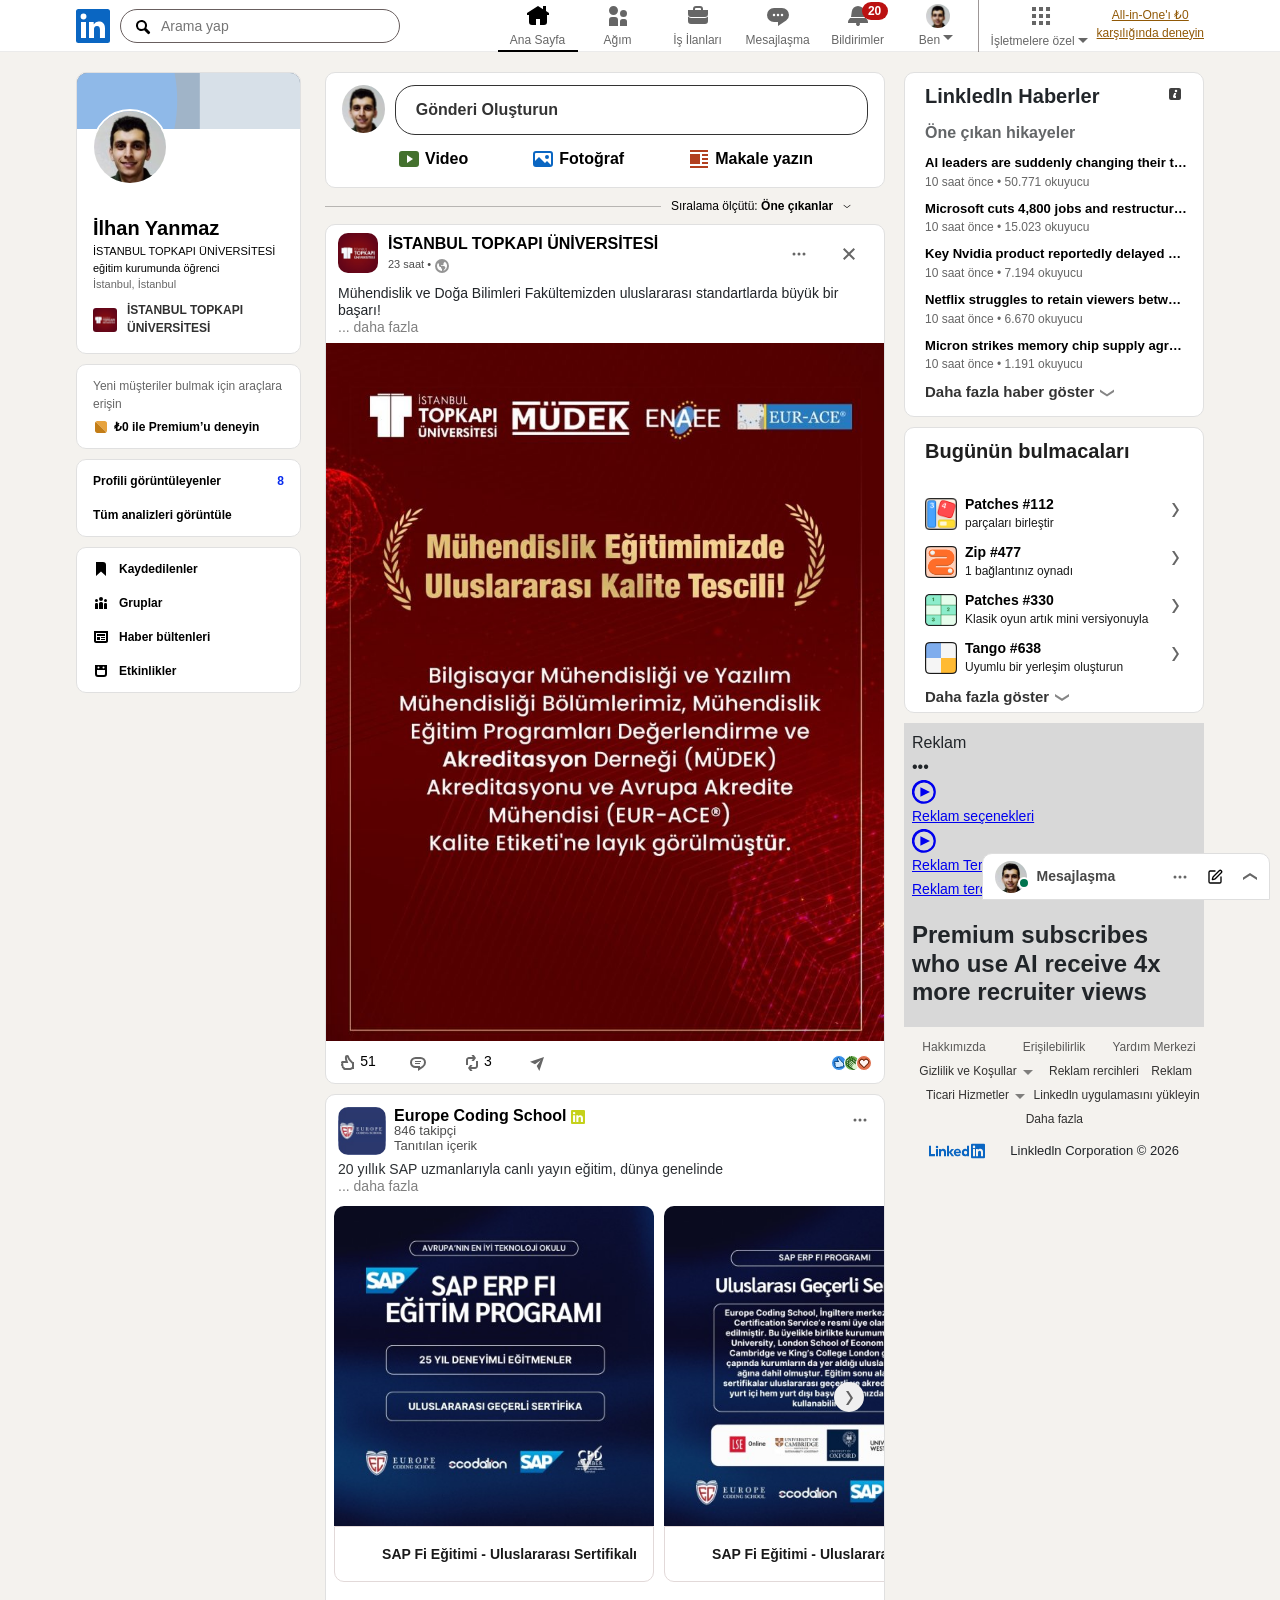
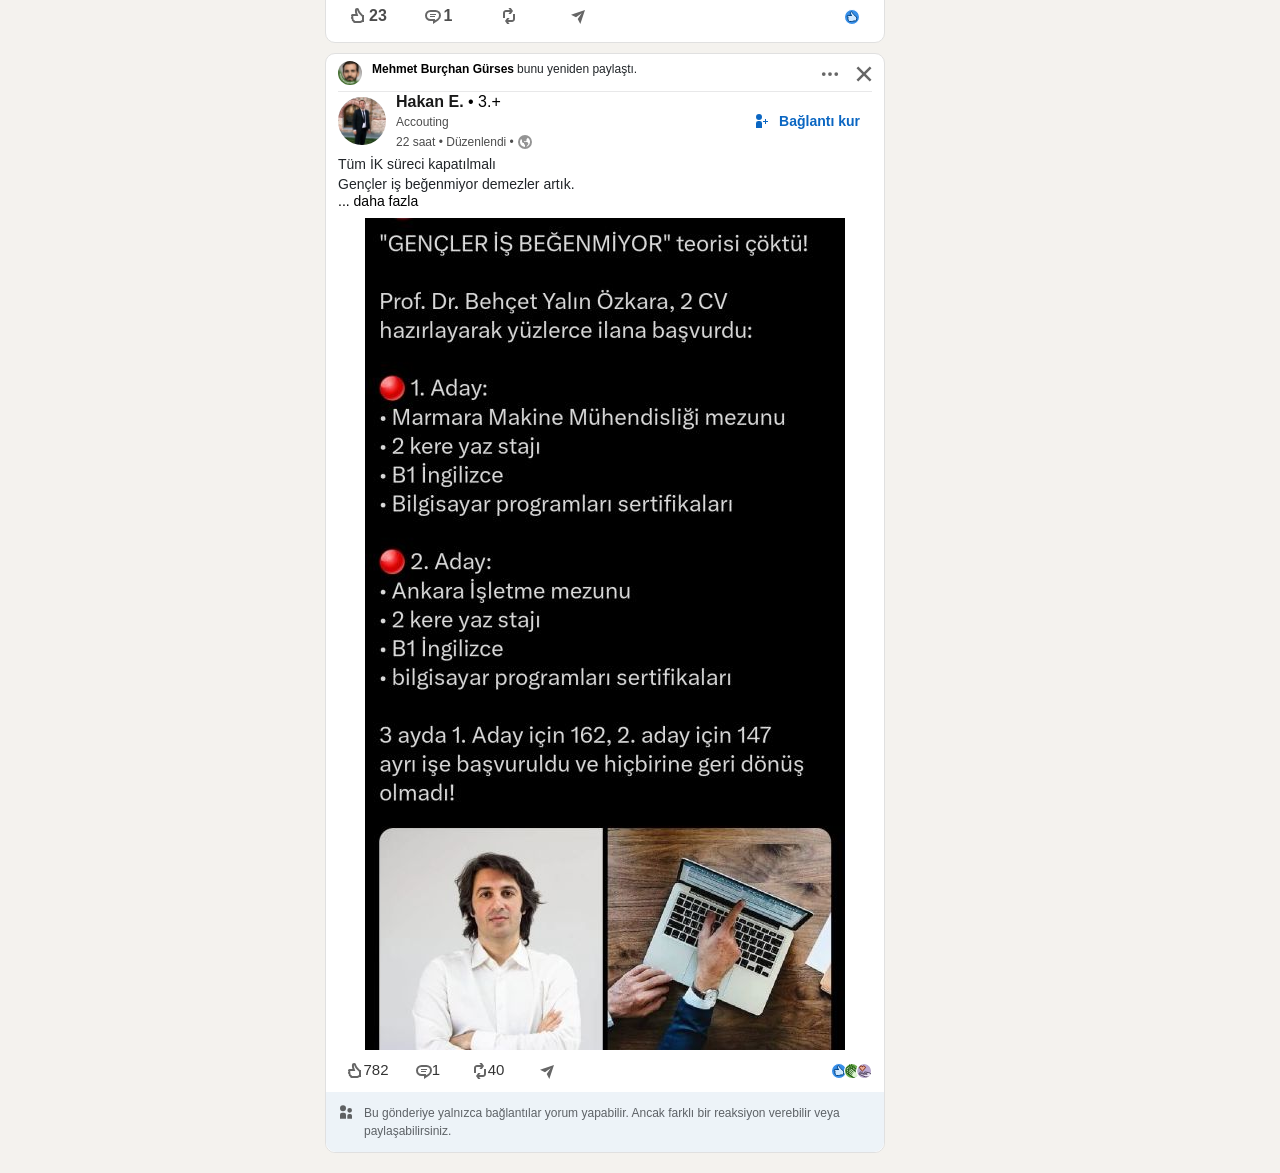
==== index.html @ 74c85f30 "this time finish insallah." ====
<!doctype html>
<html lang="en">

<head>
    <meta charset="utf-8">
    <meta name="viewport" content="width=device-width, initial-scale=1">
    <link rel="icon" href="asses/linkledin.svg">
    <title>Linkledln☻Project☺</title>
    <link href="https://cdn.jsdelivr.net/npm/bootstrap@5.3.8/dist/css/bootstrap.min.css" rel="stylesheet"
        integrity="sha384-sRIl4kxILFvY47J16cr9ZwB07vP4J8+LH7qKQnuqkuIAvNWLzeN8tE5YBujZqJLB" crossorigin="anonymous">
    <link rel="stylesheet" href="css/style.css">
    <link rel="stylesheet" href="responsive/header.css">
    <link rel="stylesheet" href="responsive/main.css">
</head>

<body>
    <header class="header">
        <nav class="navbar">

            <!-- linkledin iconu ve input -->
            <div class="navbar-div1">
                <div class="navbar-div1-div1">
                    <a href="#"><img src="asses/linkledin.svg" alt=""></a>
                </div>
                <div class="navbar-div1-div2">
                    <input type="text" placeholder="Arama yap">
                    <img src="asses/search.svg" alt="searchicon">
                </div>
            </div>

            <div class="navbar-div2-div3">
                <!-- 6 tane buton or liste -->
                <div class="navbar-div2">
                    <div class="navbar-div2-divler">
                        <a href="#">
                            <img src="asses/home.svg" alt="">
                            <p><span>Ana Sayfa</span></p>
                        </a>
                    </div>
                    <div class="navbar-div2-divler">
                        <a href="#">
                            <img src="asses/network.svg" alt="">
                            <p><span>Ağım</span></p>
                        </a>
                    </div>
                    <div class="navbar-div2-divler">
                        <a href="#">
                            <img src="asses/is-ilanlari.svg" alt="">
                            <p><span>İş İlanları</span></p>
                        </a>
                    </div>
                    <div class="navbar-div2-divler">
                        <a href="#">
                            <img src="asses/messanger.svg" alt="">
                            <p><span>Mesajlaşma</span></p>
                        </a>
                    </div>
                    <div class="navbar-div2-divler">
                        <a href="#">
                            <div class="navbar-div2-divler-divvv">
                                <img src="asses/notification.svg" alt="">
                                <span style="color: #ffffff; background-color: rgb(187, 17, 17);
                                font-weight: 600; border-radius: 1.2rem; padding-inline-end: 0.4rem;
                                padding-inline-start: 0.4rem; position: absolute;
                                margin-inline-start: -0.5rem; top: 2px;">20</span>
                            </div>
                            <p><span>Bildirimler</span></p>
                        </a>
                    </div>
                    <div class="navbar-div2-divler">
                        <a class="benim" href="#">
                            <img class="benim" style="width: 24px; height: 24px; border-radius: 50%;"
                                src="images/ben.jpg" alt="">
                            <div class="ben-ters-ucgen">
                                <p><span>Ben</span></p>
                                <span><img src="asses/ters-ucgen.svg" alt=""></span>
                            </div>


                        </a>
                    </div>
                </div>

                <!-- işletmelere özel ve yanındaki yazı -->
                <div class="navbar-div3">
                    <div class="navbar-div3-div1">
                        <a href="#">
                            <img src="asses/işletmelere-ozel.svg" alt="">
                            <div class="navbar-div3-div1-1">
                                <span>
                                    <p><span>İşletmelere özel</span></p>
                                    <img style="width: 16px;" height="16px" src="asses/ters-ucgen.svg" alt="">
                                </span>
                            </div>
                        </a>
                    </div>
                    <div class="navbar-div3-div2">
                        <a href="#">
                            <p>All-in-One'ı ₺0 <br>karşılığında deneyin</p>
                        </a>
                    </div>
                </div>
            </div>

        </nav>
    </header>

    <div class="all-page">
        <main>
            <div class="container">
                <div class="row">

                    <div class="col-2">
                        <div class="col-2-div">
                            <div class="linkedin-card col-2-div1">

                                <!-- profil ve background image -->
                                <a class="col-2-div-ust-a" href="#">
                                    <div class="col-2-div-ust">
                                        <img src="asses/profile-background.svg" alt="">
                                        <img src="images/ben.jpg" alt="">
                                    </div>
                                </a>

                                <!-- okul bilgileri -->
                                <div class="col-2-div-alt">
                                    <div class="col-2-div-alt1">
                                        <a style="display: inline;" href="#">
                                            <span style="font-size: 20px; font-weight: 600;">İlhan Yanmaz</span>
                                        </a><br>

                                        <p style="font-size: 11px; margin-bottom: 0;"><a style="display: inline;"
                                                href="#">
                                                <span>İSTANBUL TOPKAPI
                                                    ÜNİVERSİTESİ eğitim kurumunda öğrenci</span></a>
                                            <br>
                                            <a style="display: inline;" href="#"><span style="opacity: 0.6;">İstanbul,
                                                    İstanbul</span></a>
                                        </p>

                                    </div>
                                    <div class="col-2-div-alt2">
                                        <a style="display: inline; width: 24px; height: 24px;" href="#">
                                            <img src="images/itu.jpg" alt="">
                                        </a>
                                        <a style="display: block; text-align: left;" href="#">
                                            <p style=" margin: 0; font-weight: 600; color: #000000e6; opacity: 0.9;">
                                                İSTANBUL TOPKAPI ÜNİVERSİTESİ</p>
                                        </a>
                                    </div>

                                </div>
                            </div>

                            <div class="linkedin-card col-2-div2">
                                <a style="text-align: left; display: inline;" href="#">
                                    <div class="col-2-div2-div1">
                                        <p style="margin: 0; opacity: 0.6;">Yeni müşteriler bulmak için araçlara erişin
                                        </p>
                                        <div style="display: flex; gap: 5px; align-items: center;">
                                            <img src="asses/₺o-yani.svg" alt="">
                                            <p style="margin: 0; font-weight: 600;">₺0 ile Premium’u deneyin</p>
                                        </div>
                                    </div>
                                </a>
                            </div>

                            <div class="linkedin-card col-2-div3">
                                <a style="display: inline; text-align: left; " href="#">
                                    <div class="col-2-div3-ust">
                                        <p style="margin: 0; padding: 0; font-weight: 600;">Profili
                                            görüntüleyenler</p>

                                        <p style="color: rgb(8, 43, 238); font-weight: 600; margin: 0;">8</p>
                                    </div>
                                </a>
                                <a style="display: inline; text-align: left;" href="#">
                                    <div class="col-2-div3-alt">
                                        <p style="margin: 0; padding: 0; font-weight: 600;">Tüm
                                            analizleri görüntüle</p>
                                    </div>
                                </a>
                            </div>

                            <div class="linkedin-card col-2-div4">
                                <a style="display: inline;" href="#">
                                    <div class="col-2-div4-divs">
                                        <img src="asses/kaydedilenler.svg" alt="">
                                        <p style="margin: 0; font-weight: 600;">Kaydedilenler</p>
                                    </div>
                                </a>
                                <a style="display: inline;" href="#">
                                    <div class="col-2-div4-divs">
                                        <img src="asses/gruplar2.svg" alt="">
                                        <p style="margin: 0; font-weight: 600;">Gruplar</p>
                                    </div>
                                </a>
                                <a style="display: inline;" href="#">
                                    <div class="col-2-div4-divs">
                                        <img src="asses/haber-bultenleri.svg" alt="">
                                        <p style="margin: 0; font-weight: 600;">Haber bültenleri</p>
                                    </div>
                                </a>
                                <a style="display: inline;" href="#">
                                    <div class="col-2-div4-divs">
                                        <img src="asses/etkinlikler.svg" alt="">
                                        <p style="margin: 0; font-weight: 600;">Etkinlikler</p>
                                    </div>
                                </a>
                            </div>
                        </div>
                    </div>

                    <div class="col-6">
                        <div class="col-6-div">
                            <div class="linkedin-card col-6-div1">
                                <div class="col-6-div1-ust">
                                    <a style="width: 48px; height: 50px;" href="#">
                                        <img style="width: 48px; height: 48px; border-radius: 50%;" src="images/ben.jpg"
                                            alt=""></a>
                                    <button
                                        style="border-radius: 20px; width: 100%; font-weight: 600; opacity: 0.8; text-align: left; padding: 12px 20px; border: 1px solid;">Gönderi
                                        Oluşturun</button>
                                </div>
                                <div class="col-6-div1-alt">
                                    <a style="display: inline-block; width: fit-content;" href="#">
                                        <div class="col-6-div1-alt1">
                                            <img src="asses/video.svg" alt="">
                                            <p style="margin: 0; font-weight: 600; font-size: 16px;">Video</p>
                                        </div>
                                    </a>
                                    <a style="display: inline-block; width: fit-content;" href="#">
                                        <div class="col-6-div1-alt1">
                                            <img src="asses/fotograf.svg" alt="">
                                            <p style="margin: 0; font-weight: 600; font-size: 16px;">Fotoğraf</p>
                                        </div>
                                    </a>
                                    <a style="display: inline-block; width: fit-content;" href="#">
                                        <div class="col-6-div1-alt1">
                                            <img src="asses/makale.svg" alt="">
                                            <p style="margin: 0; font-weight: 600; font-size: 16px;">Makale yazın</p>
                                        </div>
                                    </a>
                                </div>
                            </div>

                            <a style="display: inline-block; width: 100%; height: 16px; " href="#">
                                <div class="col-6-div2">
                                    <hr style="width: 60%; margin-right: 10px;">
                                    <p style="white-space: nowrap; margin: 0;">Sıralama ölçütü: <strong>Öne
                                            çıkanlar</strong></p>
                                    <img style="width: 20px; padding-left: 8px;" src="asses/down-medium.svg" alt="">
                                </div>
                            </a>

                            <div class="linkedin-card col-6-div3">
                                <!-- okul logosu ve ismi -->
                                <div class="dortlu col-6-div3-div1">
                                    <div class="col-6-div3-div1-div1">
                                        <a style="width: fit-content;" href="#">
                                            <img style="width: 40px; height: 40px; border-radius: 10px;"
                                                src="images/itu.jpg" alt="">
                                        </a>
                                        <a style="width: fit-content; text-align: left;" href="">
                                            <div class="col-6-div3-div1-1">
                                                <span style="font-weight: 600;">İSTANBUL TOPKAPI ÜNİVERSİTESİ</span>
                                                <span style="font-size: 11px; opacity: 0.7;">23 saat • <img
                                                        src="asses/world.svg" alt=""></span>
                                            </div>
                                        </a>
                                    </div>
                                    <div class="col-6-div3-div1-2">
                                        <a style="width: fit-content;" href="#">
                                            <div style="width: 30px; text-align: center;">
                                                <img src="asses/3nokta.svg" alt="">
                                            </div>
                                        </a>
                                        <a style="width: fit-content;" href="#">
                                            <div style="width: 30px; text-align: center;">
                                                <img src="asses/carpi.svg" alt="">
                                            </div>
                                        </a>
                                    </div>
                                </div>
                                <!-- gönderi açıklaması -->
                                <div class="dortlu col-6-div3-div2">
                                    <span>
                                        Mühendislik ve Doğa Bilimleri Fakültemizden
                                        uluslararası standartlarda büyük bir başarı!
                                    </span>
                                    <a style="width: fit-content;" href="#">
                                        <span style="opacity: 0.5;" class="col-6-div3-div2-span" href="#">... daha
                                            fazla</span>
                                    </a>

                                </div>
                                <!-- gönderi resmi -->
                                <a style="width: fit-content;" href="#">
                                    <div class="dortlu col-6-div3-div3">
                                        <img src="images/school-story.jpg" alt="">
                                    </div>
                                </a>
                                <!-- beğenme/yorum vs. butonları -->
                                <div class="dortlu col-6-div3-div4">
                                    <div class="col-6-div3-div4-sol">
                                        <a style="width: fit-content;" href="#">
                                            <div class="col-6-div3-div4-sol1">
                                                <button>
                                                    <span>
                                                        <img src="asses/like.svg" alt="">
                                                        <span>51</span>
                                                    </span>
                                                </button>

                                            </div>
                                        </a>
                                        <a style="width: fit-content;" href="#">
                                            <div class="col-6-div3-div4-sol1"><button><span>
                                                        <img src="asses/comment.svg" alt="">
                                                    </span></button>
                                            </div>
                                        </a>
                                        <a style="width: fit-content;" href="#">
                                            <div class="col-6-div3-div4-sol1"><button><span>
                                                        <img src="asses/loop.svg" alt="">
                                                        <span>3</span>
                                                    </span></button>

                                            </div>
                                        </a>
                                        <a style="width: fit-content;" href="#">
                                            <div class="col-6-div3-div4-sol1"><button><span>
                                                        <img src="asses/send.svg" alt="">
                                                    </span></button>
                                            </div>
                                        </a>
                                    </div>

                                    <div class="col-6-div3-div4-sag">
                                        <button>
                                            <span>
                                                <img src="asses/like2.svg" alt="">
                                                <img src="asses/conguralication.svg" alt="">
                                                <img src="asses/heart.svg" alt="">
                                            </span>
                                        </button>
                                    </div>
                                </div>
                            </div>

                            <!-- Europe Coding School -->
                            <div class="linkedin-card col-6-div4">
                                <!-- div birin kodları -->
                                <div class="col-6-div4-1">
                                    <div class="col-6-div4-1-sol">

                                        <a style="width: fit-content;" href="#">
                                            <div class="col-6-div4-1-sol1">
                                                <img style="width: 48px; height: 48px; border-radius: 10px;"
                                                    src="images/europe_coding_school_logo.jpg" alt="">
                                            </div>
                                        </a>
                                        <a style="text-align: start; width: fit-content;" href="#">
                                            <div class="col-6-div4-1-sol2">
                                                <span style="font-weight: 600;">Europe Coding School
                                                    <img src="asses/linkledn4.svg" alt="">
                                                </span>
                                                <span style="font-size: 13px; opacity: 0.7;">846 takipçi</span>
                                                <span style="font-size: 13px; opacity: 0.7;">Tanıtılan içerik</span>
                                            </div>
                                        </a>
                                    </div>
                                    <a class="col-6-div4-1-sag-a" style="width: 24px; height: 24px;" href="#">
                                        <div class="col-6-div4-1-sag">
                                            <img src="asses/3nokta.svg" alt="">
                                        </div>
                                    </a>
                                </div>

                                <!-- div ikinin kodları -->
                                <div class="col-6-div4-2">
                                    <span style="font-size: 14px; opacity: 0.95;">20 yıllık SAP uzmanlarıyla
                                        canlı yayın eğitim, dünya genelinde
                                    </span>
                                    <a style="width: fit-content;" href="#">
                                        <span style="opacity: 0.5; font-size: 14px;" class="col-6-div3-div2-span"
                                            href="#">... daha fazla</span>
                                    </a>
                                </div>

                                <!-- Resimler div üçün kodları -->
                                <div class="col-6-div4-3">
                                    <!-- sol ve sag gonderi -->
                                    <div class="col-div4-3-solsag">
                                        <!-- sol gönderi -->
                                        <a style="width: fit-content;" href="#">
                                            <div class="col-6-div4-3-sol">
                                                <!-- sol gönderirin ust kısmı image -->
                                                <div class="col-6-div4-3-sol-ust">
                                                    <img style="width: 320px; border-start-start-radius: 10px;
                                                border-start-end-radius: 10px;" src="images/europe1.jpg" alt="">
                                                </div>
                                                <!-- sol gonderinin alt kısmı yazı-->
                                                <div class="image-under">
                                                    <span style="font-weight: 600; font-size: 14px; opacity: 0.9;">SAP
                                                        Fi
                                                        Eğitimi - Uluslararası Sertifikalı</span>
                                                </div>
                                            </div>
                                        </a>

                                        <!-- sag gönderi -->
                                        <a style="width: fit-content;" href="#">
                                            <div class="col-6-div4-3-sag">
                                                <!-- sag gönderirin ust kısmı image -->
                                                <div class="col-6-div4-3-sol-ust">
                                                    <img style="width: 320px; border-start-start-radius: 10px;
                                                border-start-end-radius: 10px;" src="images/europe2.jpg" alt="">
                                                </div>
                                                <!-- sag gonderinin alt kısmı yazı-->
                                                <div class="image-under">
                                                    <span style="font-weight: 600; font-size: 14px; opacity: 0.9;">SAP
                                                        Fi
                                                        Eğitimi - Uluslararası Sertifikalı</span>
                                                </div>
                                                <div class="saga-ucgen">
                                                    <button>
                                                        <img src="asses/right-ucgen.svg" alt="">
                                                    </button>
                                                </div>
                                            </div>
                                        </a>

                                    </div>

                                </div>
                                <!-- like, commit, loop, send and like button -->
                                <div class="col-6-div4-3-alt">
                                    <!-- like, commit, loop, send -->
                                    <div class="col-6-div4-3-alt-sol">
                                        <a style="width: fit-content;" href="#">
                                            <button>
                                                <img src="asses/like.svg" alt="">
                                                <span>23</span>
                                            </button>
                                        </a>
                                        <a style="width: fit-content;" href="#">
                                            <button>
                                                <img src="asses/comment.svg" alt="">
                                                <span>1</span>
                                            </button>
                                        </a>
                                        <a style="width: fit-content;" href="#">
                                            <button>
                                                <img src="asses/loop.svg" alt="">

                                            </button>
                                        </a>
                                        <a style="width: fit-content;" href="#">
                                            <button>
                                                <img src="asses/send.svg" alt="">
                                            </button>
                                        </a>
                                    </div>
                                    <!-- like button -->
                                    <a style="width: fit-content;" href="#">
                                        <div class="col-6-div4-3-alt-sag">
                                            <button>
                                                <img src="asses/like2.svg" alt="">
                                            </button>
                                        </div>
                                    </a>
                                </div>
                            </div>

                            <!-- div dördün kodları Mehmet Burçin Gürses Gönderisi -->
                            <div class="linkedin-card col-6-div4-4">
                                <!-- mehmet burçin gürses bunu yeniden paylaştı -->
                                <div class="col-6-div4-4-1">
                                    <div class="col-6-div4-4-1-sol">
                                        <a style="width: fit-content;" href="#">
                                            <div class="col-6-div4-4-1-sols">
                                                <img style="width: 24px; height: 24px; border-radius: 50%;"
                                                    src="images/3.gonderi resimleri/mehmetburçhan.jpg" alt="">
                                            </div>
                                        </a>
                                        <div class="col-6-div4-4-1-sols">
                                            <span style="font-size: 12px;">
                                                <a href="#"><b>Mehmet Burçhan Gürses</b>
                                                </a> bunu yeniden paylaştı.</span>
                                        </div>
                                    </div>
                                    <div class="col-6-div4-4-1-sag">
                                        <a style="width: fit-content;" href="#">
                                            <div style="width: 24px;">
                                                <img style="width: 20; height: 20px;" src="asses/3nokta.svg" alt="">
                                            </div>
                                        </a>
                                        <a style="width: fit-content;" href="#">
                                            <div style="width: 24px;">
                                                <img style="width: 20; height: 20px;" src="asses/carpi.svg" alt="">
                                            </div>
                                        </a>
                                    </div>
                                </div>
                                <hr style="margin: 0 12px; opacity: 0.1;">
                                <!-- Hakan E. -->
                                <div class="col-6-div4-4-2">
                                    <div class="col-6-div4-4-2-sol">
                                        <a style="width: fit-content;" href="#">
                                            <img style="width: 48px; height: 48px; border-radius: 50%;"
                                                src="images/3.gonderi resimleri/hakane.jpg" alt="">
                                        </a>
                                        <a style="width: fit-content; text-align: start;" href="#">
                                            <div class="col-6-div4-4-2-sol-2">
                                                <span><b style="opacity: 0.9;">Hakan E.</b> • 3.+</span><br>
                                                <span style="font-size: 12px; opacity: 0.7;">Accouting</span><br>
                                                <span style="font-size: 12px; opacity: 0.7;">22 saat • Düzenlendi •
                                                    <img src="asses/world.svg" alt="">
                                                </span>
                                            </div>
                                        </a>
                                    </div>
                                    <div class="col-6-div4-4-2-sag">
                                        <a style="width: fit-content;" href="#">
                                            <div class="col-6-div4-4-2-sag1">
                                                <img style="width: 16px; height: 16px;" src="asses/personadd.svg"
                                                    alt="">
                                                <span
                                                    style="font-size: 14px; color: #0A66C2; font-weight: 600;">Bağlantı
                                                    kur</span>
                                            </div>
                                        </a>
                                    </div>
                                </div>
                                <!-- Tüm İK süreci... -->
                                <div class="col-6-div4-4-3">
                                    <span>Tüm İK süreci kapatılmalı</span><br>
                                    <span>Gençler iş beğenmiyor demezler artık.</span><br>
                                    <a style="width: fit-content;" href="#">
                                        <span>... daha fazla</span>
                                    </a>
                                </div>
                                <!-- Gençler İs beğenmiyor image -->
                                <a href="#">
                                    <div class="col-6-div4-4-4">
                                        <img src="images/3.gonderi resimleri/gönderi.jpg" alt="">
                                    </div>
                                </a>
                                <!-- buttons:like, comment, loops -->
                                <div class="col-6-div4-4-5">
                                    <!-- button:like, comment -->
                                    <div class="col-6-div4-4-5-sol">
                                        <a style="width: fit-content;" href="#">
                                            <button><img src="asses/like.svg" alt=""><span>782</span></button>
                                        </a>
                                        <a style="width: fit-content;" href="#">
                                            <button><img src="asses/comment.svg" alt=""><span>1</span></button>
                                        </a>
                                        <a style="width: fit-content;" href="#">
                                            <button><img src="asses/loop.svg" alt=""><span>40</span></button>
                                        </a>
                                        <a style="width: fit-content;" href="#">
                                            <button><img src="asses/send.svg" alt=""></button>
                                        </a>
                                    </div>
                                    <!-- like, conguracation -->
                                    <div class="col-6-div3-div4-sag">
                                        <a style="width: fit-content" href="#">
                                            <button>
                                                <span>
                                                    <img src="asses/like2.svg" alt="">
                                                    <img src="asses/conguralication.svg" alt="">
                                                    <img src="asses/tuhafthink.svg" alt="">
                                                </span>
                                            </button>
                                        </a>
                                    </div>
                                </div>
                                <!-- bu gönderiyi yalnızca... -->
                                <div class="col-6-div4-4-6">
                                    <img style="width: 16px; height: 16px;" src="asses/gruplar.svg" alt="">
                                    <span>Bu gönderiye yalnızca bağlantılar yorum yapabilir. Ancak farklı bir reaksiyon
                                        verebilir veya paylaşabilirsiniz.</span>
                                </div>
                            </div>
                        </div>
                    </div>


                    <div class="col-4">
                        <div class="col-4-div">
                            <!-- linkledin haberler divi -->
                            <div class="linkedin-card col-4-div1">
                                <!-- linkledin haberler ve uyarı ikonu-->
                                <div class="col-4-div1-1">
                                    <span style="font-weight: 600; font-size: 20px;">Linkledln Haberler</span>
                                    <a style="width: fit-content;" href="">
                                        <div style="width: 32px; height: 32px; text-align: center;">
                                            <img src="asses/uyari.svg" alt="">
                                        </div>
                                    </a>
                                </div>
                                <!-- öne çıkan haberler -->
                                <div class="col-4-div1-2">
                                    <span style="opacity: 0.7; font-weight: 600;">Öne çıkan hikayeler</span>
                                </div>
                                <!-- Al leaders -->
                                <a class="etiketaa" href="#">
                                    <div class="col-4-div1-3">
                                        <span>Al leaders are suddenly changing their tune on jobs</span>
                                        <span>10 saat önce •
                                            50.771 okuyucu</span>
                                    </div>
                                </a>
                                <a class="etiketaa" href="#">
                                    <div class="col-4-div1-3">
                                        <span>Microsoft cuts 4,800 jobs and restructure Xbox division</span>
                                        <span>10 saat önce
                                            •
                                            15.023 okuyucu</span>
                                    </div>
                                </a>
                                <a class="etiketaa" href="#">
                                    <div class="col-4-div1-3">
                                        <span>Key Nvidia product reportedly delayed by over a year</span>
                                        <span>10
                                            saat
                                            önce • 7.194 okuyucu</span>
                                    </div>
                                </a>
                                <a class="etiketaa" href="#">
                                    <div class="col-4-div1-3">
                                        <span>Netflix struggles to retain viewers between seasons</span>
                                        <span>10
                                            saat
                                            önce • 6.670 okuyucu</span>
                                    </div>
                                </a>
                                <a class="etiketaa" href="#">
                                    <div class="col-4-div1-3">
                                        <span>Micron strikes memory chip supply agreement with Ford</span>
                                        <span>10
                                            saat
                                            önce • 1.191 okuyucu</span>
                                    </div>
                                </a>

                                <div class="col-4-div1-8">
                                    <a href="#">
                                        <span>Daha fazla haber göster</span>
                                        <img src="asses/ters-ucgen2.svg" alt="">
                                    </a>
                                </div>
                            </div>

                            <!-- bugünün bulmacaları -->
                            <div class="linkedin-card col-4-div2">
                                <!-- bugünün bulmacaları -->
                                <p style="font-size: 20px; padding: 8px 20px; font-weight: 600; color: #1f1f1f;">Bugünün
                                    bulmacaları</p>
                                <!-- oyunlar -->
                                <a class="col-4-div1-game-a" href="#">
                                    <div class="col-4-div2-games">
                                        <div class="game1">
                                            <img src="images/Patches.png" alt="">
                                            <div style="line-height:0.3">
                                                <span
                                                    style="line-height:0.9; font-size: 14px; font-weight: 600;">Patches
                                                    #112</span><br>
                                                <span style="font-size:
                                                12px; opacity: 0.9;">parçaları birleştir</span>
                                            </div>

                                        </div>
                                        <div class="game2">
                                            <img style="width: 16px; height: 16px;" src="asses/right-ucgen.svg" alt="">
                                        </div>
                                    </div>
                                </a>
                                <a class="col-4-div1-game-a" href="#">
                                    <div class="col-4-div2-games">
                                        <div class="game1">
                                            <img src="images/Zip.png" alt="">
                                            <div style="line-height:0.3">
                                                <span style="line-height:0.9; font-size: 14px; font-weight: 600;">Zip
                                                    #477</span><br>
                                                <span style="font-size: 12px; opacity: 0.9;">1 bağlantınız oynadı</span>
                                            </div>

                                        </div>
                                        <div class="game2">
                                            <img style="width: 16px; height: 16px;" src="asses/right-ucgen.svg" alt="">
                                        </div>
                                    </div>
                                </a>
                                <a class="col-4-div1-game-a" href="#">
                                    <div class="col-4-div2-games">
                                        <div class="game1">
                                            <img src="images/mini-sudoku.png" alt="">
                                            <div style="line-height:0.3">
                                                <span
                                                    style="line-height:0.9; font-size: 14px; font-weight: 600;">Patches
                                                    #330</span><br>
                                                <span style="font-size: 12px; opacity: 0.9;">Klasik oyun artık mini
                                                    versiyonuyla</span>
                                            </div>

                                        </div>
                                        <div class="game2">
                                            <img style="width: 16px; height: 16px;" src="asses/right-ucgen.svg" alt="">
                                        </div>
                                    </div>
                                </a>
                                <a class="col-4-div1-game-a" href="#">
                                    <div class="col-4-div2-games">
                                        <div class="game1">
                                            <img src="images/Tango.png" alt="">
                                            <div style="line-height:0.3">
                                                <span style="line-height:0.9; font-size: 14px; font-weight: 600;">Tango
                                                    #638</span><br>
                                                <span style="font-size: 12px; opacity: 0.9;">Uyumlu bir yerleşim
                                                    oluşturun</span>
                                            </div>

                                        </div>
                                        <div class="game2">
                                            <img style="width: 16px; height: 16px;" src="asses/right-ucgen.svg" alt="">
                                        </div>
                                    </div>
                                </a>
                                <div class="col-4-div1-8">
                                    <a id="etiketa" href="#">
                                        <span>Daha fazla göster</span>
                                        <img src="asses/ters-ucgen2.svg" alt="">
                                    </a>
                                </div>

                            </div>
                            <div class="reklam-footer">
                                <!-- reklam -->
                                <div class="col-4-div3">
                                    <div class="col-4-div3-div1">
                                        <p style="margin: 0; font-size: 16px;">Reklam</p>
                                    </div>
                                    <div class="col-4-div3-div1">
                                        <span>•••</span>
                                    </div>
                                    <div class="col-4-div3-div1">
                                        <a href="#">
                                            <img src="asses/play-outline-svgrepo-com.svg" alt="">
                                        </a>
                                    </div>
                                    <div class="col-4-div3-div1">
                                        <a href="#">
                                            <span
                                                style="font-size: 14px; text-decoration: underline; color: #0000ee;">Reklam
                                                seçenekleri</span>
                                        </a>
                                    </div>
                                    <div class="col-4-div3-div1">
                                        <a href="#">
                                            <img src="asses/play-outline-svgrepo-com.svg" alt="">
                                        </a>
                                    </div>
                                    <div class="col-4-div3-div1">
                                        <a href="#">
                                            <span
                                                style="font-size: 14px; text-decoration: underline; color: #0000ee;">Reklam
                                                Tercihleri</span>
                                        </a>
                                    </div>
                                    <div class="col-4-div3-div1">
                                        <a href="#">
                                            <span
                                                style="font-size: 14px; text-decoration: underline; color: #0000ee;">Reklam
                                                tercihlerinizi yönetin</span>
                                        </a>
                                    </div>
                                    <div class="col-4-div3-div1">
                                        <h2 style="font-size: 24px; font-weight: 600; margin: 20px 0;">Premium
                                            subscribes
                                            who use AI receive 4x more recruiter views</h2>
                                    </div>
                                </div>
                                <!-- footer -->
                                <div class="footer">
                                    <div class="footer-1">
                                        <div class="footer-1-1">
                                            <a href="#"><span>Hakkımızda</span></a>
                                            <a href="#"><span>Erişilebilirlik</span></a>
                                            <a href="#"><span>Yardım Merkezi</span></a>
                                        </div>
                                        <div class="footer-1-2">
                                            <a style="display: inline; height: 20px; width: 120px;" href="#">
                                                <span>Gizlilik ve Koşullar</span>
                                                <img src="asses/ters-ucgen.svg" alt="">
                                            </a>
                                            <a style="display: inline; width: 91px;" href="#">
                                                <span>Reklam rercihleri</span>
                                            </a>
                                            <a style="display: inline; width: 41px;" href="#">
                                                <span>Reklam</span>
                                            </a>
                                        </div>
                                        <div class="footer-1-2">
                                            <a style="display: inline; height: 20px; width: 120px;" href="#">
                                                <span>Ticari Hizmetler</span>
                                                <img src="asses/ters-ucgen.svg" alt="">
                                            </a>
                                            <a style="display: inline; width: 167px;" href="#">
                                                <span>Linkedln uygulamasını yükleyin</span>
                                            </a>
                                        </div>
                                        <div class="footer-1-2">
                                            <a style="display: inline; width: 58px;" href="#">
                                                <span>Daha fazla</span>
                                            </a>
                                        </div>


                                    </div>
                                    <div class="footer-2">
                                        <img src="asses/linkledin3.svg" alt="">
                                        <span style="font-size: 13px;">Linkledln Corporation © 2026</span>
                                    </div>
                                </div>
                            </div>
                        </div>
                    </div>
                </div>
            </div>
        </main>
        <div class="messengar-box">
            <!-- ben image ve mesajlaşma yazısı  -->
            <a class="messengar-box-a" href="#">
                <div class="soltaraf">
                    <div class="soltaraff">
                        <img style="width: 32px; height: 32px; border-radius: 50%;" src="images/ben.jpg"
                            alt="benim profil fotom">
                        <div class="green-point"></div>
                    </div>
                    <span style="font-size: 14px; color: #000000e6;font-weight: 600; opacity: 0.8;">Mesajlaşma</span>
                </div>
            </a>
            <!-- üç nokta yazı ve usgen logosu -->
            <div class="sagtaraf">
                <a href="#">
                    <div class="sagtaraf-1">
                        <img src="asses/3nokta.svg" alt="">
                    </div>
                </a>
                <a href="#">
                    <div class="sagtaraf-1">
                        <img style="width: 16px; height: 16px;" src="asses/pencil.svg" alt="">
                    </div>
                </a>
                <a href="#">
                    <div class="sagtaraf-1">
                        <img style="transform: rotate(-90deg);" src="asses/right-ucgen.svg" alt="">
                    </div>
                </a>
            </div>
        </div>
    </div>

</body>

</html>
---- css/style.css ----
* {
    margin: 0;
    padding: 0;
    box-sizing: border-box;
    font-family: sans-serif;
}

.header {
    background-color: #ffffff;
    height: 52px;
    display: flex;
    justify-content: center;
    position: sticky;
    top: 0;
    z-index: 1000;
    border-bottom: 1px solid #00000014;
}

.navbar {
    display: flex;
    align-content: center;
    max-width: 1128px;
    flex-wrap: nowrap;
    width: 100%;
}

/* linkedln iconu ve input butonu */
.navbar-div1 {
    display: flex;
    gap: 10px;
}

/* input-search icon */
.navbar-div1-div2 {
    position: relative;
    width: 370px;
}

.navbar-div1-div2 input {
    height: 34px;
    width: 280px;
    border-radius: 20px;
    border: 1px solid rgb(104, 94, 94);
    font-size: 14px;
    padding-left: 40px;
}

.navbar-div1-div2 input:focus {
    width: 370px;
    transition: width 0.3s ease;
}

.navbar-div1-div2 input:hover {
    background-color: rgb(247, 245, 244);
}

/* search icon */
.navbar-div1-div2 img {
    position: absolute;
    left: 15px;
    top: 10px;
}


.navbar-div2-div3 {
    display: flex;
}

/* 6 tane buton or liste */
.navbar-div2 {
    display: flex;
    height: 52px;
    font-size: 12px;
    flex: 1;
    min-width: 0;
}

.navbar-div2-divler {
    display: flex;
    padding: 4px 0;
    width: 80px;
}

.navbar-div2-divler:nth-child(1) {
    border-bottom: 2px solid black;
}

.navbar-div2-divler:nth-child(1):hover {
    border-bottom: none;
}

a {
    color: black;
    text-decoration: none;
    width: 100%;
    display: grid;
    justify-items: center;
    text-align: end;
}

.navbar-div2-divler a p {
    color: #00000099;
    padding-top: 3px;
}

.navbar-div2-divler a p:hover {
    color: black;
}

.navbar-div2-divler a:hover {
    background-color: #e4e3e3;
    border-radius: 10px;
    border-bottom: 3px solid black;
}

.ben-ters-ucgen {
    display: inline-flex;
    align-content: center;
    height: 22px;

}

.ben-ters-ucgen img {
    width: 16px;
    height: 16px;
}

.navbar-div3 {
    display: flex;
    border-left: 1px solid #5c525299;
    height: 52px;
    padding-left: 12px;
}

.navbar-div3-div1 {
    display: flex;
    padding: 4px 0;
}

.navbar-div3-div1:hover {
    background-color: #e4e3e3;
    border-radius: 10px;
    border-bottom: 3px solid black;
}

.navbar-div3-div1-1 span {
    display: inline-flex;
    height: 19px;
    align-content: center;
}


.navbar-div3-div1 a p {
    color: #00000099;
}

.navbar-div3-div1 a p:hover {
    color: black;
}

p {
    font-size: 12px;
}

.navbar-div3-div2 {
    display: grid;
    padding: 6px 0 6px 6px;
}

.navbar-div3-div2 a {
    text-align: center;
    color: #915907;
    font-size: 12px;
    text-decoration: underline;
}

.navbar-div3-div2 a:hover {
    color: #4d3107;
}

.all-page {
    background-color: #F4F2EE;
}

main {
    padding-top: 20px;
    padding-bottom: 20px;
    height: auto;
}

/* Container'ın Bootstrap tarafından 1320px yapılmasını engellemek için */
.container {
    max-width: 1128px !important;
    width: 100% !important;
    margin: 0 auto !important;
    padding: 0 16px;
}

/* 3 Sütunun Masaüstü Grid Düzeni */
.row {
    display: grid !important;
    grid-template-columns: 225px 555px 300px !important;
    column-gap: 24px !important;
    justify-content: center;
    margin: 0 !important;
    padding: 0 !important;
}

.col-2-div {
    display: grid;
    gap: 10px;
}


.linkedin-card {
    border-radius: 10px;
    background-color: #ffffff;
    width: 100%;
    border: 1px solid #e0e0e0;
}

.col-2-div-ust {
    width: 100%;
    display: flex;
    flex-direction: column;
}

.col-2-div-ust img:nth-of-type(1) {
    width: 100%;
    border-top-left-radius: 10px;
    border-top-right-radius: 10px;
}

.col-2-div-ust img:nth-of-type(2) {
    border-radius: 50%;
    width: 76px;
    height: 76px;
    border: 2px solid white;
    position: relative;
    margin-left: 15px;
    top: -20px;
}

.col-2-div-alt {
    padding: 0 16px 16px;
}

.col-2-div-alt1 {
    padding: 8px 0;
}

.col-2-div-alt2 {
    display: flex;
    gap: 10px;
    align-items: center;
}

.col-2-div-alt2 img {
    width: 24px;
    height: 24px;
    border-radius: 3px; 
}

.col-2-div2 {
    padding: 12px 16px;
}

.col-2-div2-div1 {
    display: grid;
    gap: 5px;
}

.col-2-div3 {
    display: grid;
    gap: 8px;
    padding: 8px 0;
}

.col-2-div3-ust {
    width: 100%;
    padding: 4px 16px;
    display: flex;
    gap: 4px;
    align-items: center;
    justify-content: space-between;
}

.col-2-div3-alt {
    padding: 4px 16px;
    width: 100%;
}

.col-2-div4 {
    padding: 4px 0;
}

.col-2-div4-divs {
    padding: 8px 16px;
    display: flex;
    gap: 10px;
    align-items: center;
}


.col-6-div1 {
    padding: 12px 16px 4px;
}

.col-6-div1-ust {
    display: flex;
    gap: 10px;
}

.col-6-div1-ust button {
    background-color: #ffffff;
}

.col-6-div1-ust button:hover {
    background-color: #f3f3f3;
}

.col-6-div1-alt{
    display: flex;
    justify-content: space-evenly;
}

.col-6-div1-alt1 {
    display: flex;
    gap: 4px;
    align-items: center;
    padding: 12px 8px;
}

.col-6-div1-alt1:hover {
    background-color: #f3f3f3;
    border-radius: 10px;
}

.col-6-div2 {
    display: flex;
    align-items: center;
    height: 16px;
    width: 100%;
}

.col-6-div3-div1 {
    display: flex;
    align-items: center;
    padding-left: 12px;
    height: 56px;
    justify-content: space-between;
}

.col-6-div3-div1-1 {
    display: grid;
    padding-left: 10px;
}

.col-6-div3-div1-2 {
    display: flex;
    gap: 20px;
    padding-right: 20px;
}

.col-6-div3-div1-2 a:hover {
    background-color: #f3f3f3;
    border-radius: 10px;
}

.col-6-div3-div1-div1 {
    display: flex;
    align-items: center;
}

.col-6-div3-div2 {
    padding: 4px 12px 8px;
    line-height: 1.2;
    font-size: 14px;

}

.col-6-div3-div2 span {
    display: block;
}

.col-6-div3-div2-span:hover {
    color: rgb(0, 0, 255);
    text-decoration: underline;
}

.col-6-div3-div3 img {
    width: 100%;
}

.col-6-div3-div4 {
    padding: 0 12px;
    display: flex;
    justify-content: space-between;
    align-items: center;
    height: 42px;
}

.col-6-div3-div4-sol {
    display: flex;
    gap: 20px;
}

.col-6-div3-div4-sol button {
    background-color: #ffffff;
    border-style: none;
    display: flex;
    align-items: center;
    width: 40px;
    height: 32px;
    justify-content: center;
}

.col-6-div3-div4-sol button:hover {
    background-color: #f3f3f3;
    border-radius: 10px;
}

.col-6-div3-div4-sol1 {
    display: flex;
    gap: 3px;
    align-items: center;
}

.col-6-div3-div4-sol1 button {
    border: none;
    background-color: #ffffff;
    display: flex;
    align-items: center;
}

.col-6-div3-div4-sol1 span {
    font-size: 14px;
}

.col-6-div3-div4-sag button {
    border: none;
    background-color: #ffffff;
}

.col-6-div3-div4-sag button:hover {
    background-color: #f3f3f3;
    border-radius: 10px;
}

.col-6-div3-div4-sag button img:nth-child(1) {
    position: relative;
    left: 16px;
}

.col-6-div3-div4-sag button img:nth-child(2) {
    position: relative;
    left: 8px;
}

.col-6-div3-div4-sag button img:nth-child(3) {
    position: relative;
}

.col-6-div4-1 {
    display: flex;
    justify-content: space-between;
    padding: 12px 12px 6px 12px;
}

.col-6-div4-1-sol {
    display: flex;
    gap: 8px;
}

.col-6-div4-1-sol2 span {
    display: block;
    line-height: 1.1;
}

.col-6-div4-2 {
    padding: 0 0 12px 12px;
}

.col-6-div4-2 span {
    display: block;
    line-height: 1.2;
}

.col-6-div4-2 span:nth-child(2):hover {
    color: rgb(23, 23, 189);
    text-decoration: underline;
}

.col-6-div4-1-sag-a:hover {
    background-color: #f3f3f3;
    border-radius: 50%;
}

.col-6-div4-3 {
    padding: 0 0 8px 8px;
}

.col-div4-3-solsag {
    display: flex;
    gap: 10px;
    width: 550px;
    overflow: hidden;
    height: 376px;
}

.col-6-div4-3-sol-ust {
    width: 320px;
}

.image-under {
    padding: 15px 16px;
    border-end-start-radius: 10px;
    border-end-end-radius: 10px;
    border: 1px solid rgb(226, 217, 217);
}


.col-6-div4-3-sag-alt {
    padding: 14px 16px;
    border-end-start-radius: 10px;
    border-end-end-radius: 10px;
    border: 1px solid rgb(226, 217, 217);
}

.col-6-div4-3-sag-alt p span {
    white-space: nowrap;

}

.saga-ucgen {
    display: inline-block;
    position: relative;
    top: -200px;
    left: -120px;
}

.saga-ucgen button {
    border: 0;
    border-radius: 50%;
    width: 30px;
    height: 30px;
}

.col-6-div4-3-alt {
    padding: 0 20px;
    display: flex;
    justify-content: space-between;
    align-items: center;
    flex-basis: 100%;
    height: 52px;
}

.col-6-div4-3-alt-sol {
    display: flex;
    align-items: center;
    gap: 25px;
}

.col-6-div4-3-alt-sol button {
    border-style: none;
    background-color: #ffffff;
    display: flex;
    align-items: center;
    gap: 3px;
    width: 45px;
    height: 30px;
    justify-content: center;
}

.col-6-div4-3-alt-sol button:hover {
    background-color: #f3f3f3;
    border-radius: 10px;
}

.col-6-div4-3-alt-sol button span {
    font-weight: 600;
    opacity: 0.7;

}

.col-6-div4-3-alt-sag button {
    border-style: none;
    background-color: #ffffff;
    width: 24px;
}

.col-6-div4-3-alt-sag button:hover {
    background-color: #f3f3f3;
    border-radius: 10px;
}

.col-6-div4-4-1 {
    display: flex;
    justify-content: space-between;
    padding: 2px 0;
}

.col-6-div4-4-1-sol {
    display: flex;
    gap: 10px;
    margin: 4px 4px 4px 12px;
}

.col-6-div4-4-1-sols a:hover {
    text-decoration: underline;
}

.col-6-div4-4-1-sols span {
    display: flex;
    gap: 3px;
    white-space: nowrap;

}

.col-6-div4-4-1-sag {
    display: flex;
    gap: 10px;
    align-items: center;
    margin-right: 10px;
}

.col-6-div4-4-1-sag div:hover {
    background-color: #f3f3f3;
    border-radius: 10px;
}

.col-6-div4-4-2 {
    display: flex;
    justify-content: space-between;
    padding: 0 4px 0 12px;
}

.col-6-div4-4-2-sol {
    display: flex;
    gap: 10px;
    align-items: center;
}

.col-6-div4-4-2-sol-2 {
    line-height: 1.2;
}

.col-6-div4-4-2-sag {
    margin-right: 10px;
    display: flex;
    gap: 10px;
    align-items: center;
}

.col-6-div4-4-2-sag1 {
    margin-right: 10px;
    display: flex;
    gap: 10px;
    align-items: center;
}

.col-6-div4-4-2-sag1:hover {
    background-color: rgb(199, 201, 226);
}

.col-6-div4-4-3 {
    padding: 4px 12px 8px;
    line-height: 1.2;
}

.col-6-div4-4-3 span {
    font-size: 14px;
}

.col-6-div4-4-3 a span:hover {
    color: blue;
    text-decoration: underline;
}

.col-6-div4-4-4 {
    display: flex;
    justify-content: center;
}

.col-6-div4-4-5 {
    display: flex;
    justify-content: space-between;
    padding: 0 12px;
    height: 42px;
    align-items: center;
}

.col-6-div4-4-5-sol {
    display: flex;
    align-items: center;
}

.col-6-div4-4-5-sol button {
    background-color: #ffffff;
    border-style: none;
    display: flex;
    align-items: center;
    width: 60px;
    height: 32px;
    justify-content: center;
}

.col-6-div4-4-5-sol button:hover {
    background-color: #f3f3f3;
    border-radius: 10px;
}

.col-6-div4-4-5-sol button img {
    height: 16px;
}

.col-6-div4-4-5-sol button span {
    opacity: 0.8;
    font-size: 15px;
}

.col-6-div4-4-6 {
    padding: 12px;
    background-color: #edf3f8;
    display: flex;
    gap: 10px;
    border-bottom-left-radius: 10px;
    border-bottom-right-radius: 10px;
}

.col-6-div4-4-6 span {
    opacity: 0.7;
    font-size: 12px;
}

.col-4-div1 {
    padding: 8px 0;
}

.col-4-div1-1 {
    padding: 0 12px 0 20px;
    display: flex;
    justify-content: space-between;
}

.col-4-div1-1 a div:hover {
    background-color: #f3f3f3;
    border-radius: 10px;
}

.col-4-div1-2 {
    padding: 8px 20px 4px;
}

/* kaldım */

.etiketaa {
    display: block;
    width: 100%;
    overflow: hidden;
    padding: 4px 16px 4px 20px;
    min-width: 0;
}

.col-4-div1-3 {
    font-size: 14px;
    font-weight: 600;
    opacity: 1;
    width: 100%;
    min-width: 0;
    justify-items: start;
    display: grid;
}

.col-4-div1-3 span {
    display: block;
    max-width: 100%;
    white-space: nowrap;
    overflow: hidden;
    text-overflow: ellipsis;
}

.etiketaa:hover {
    background-color: #eeecec;
}

.col-4-div1-3 span:nth-child(1) {
    font-size: 13.1px;
}


.col-4-div1-3 span:nth-child(2) {
    font-size: 12px;
    color: #666666;
    font-weight: normal;
}

.col-4-div1-8 {
    padding: 4px 16px 4px 20px;
    display: flex;
    gap: 5px;
    font-size: 15px;
    font-weight: 600;
    opacity: 0.8;
}

.col-4-div1-8 a {
    display: flex;
    gap: 5px;
    width: 80%;
}

.col-4-div1-8 a:hover {
    background-color: #eeecec;
}



.col-4-div1-game-a:hover {
    background-color: #eeecec;
}

#etiketa {
    width: 65%;
}

.col-4-div2-games {
    width: 100%;
    display: flex;
    justify-content: space-between;
    padding: 8px 20px;
}

.game1 {
    display: flex;
    gap: 8px;
}

.game1 div {
    display: grid;
    justify-items: start;

}

.game1 img {
    width: 32px;
    height: 32px;
}

.reklam-footer {
    width: 100%;
    display: grid;
    gap: 8px;
    position: sticky;
    top: 72px;
    z-index: 10;
}

.col-4-div3 {
    padding: 8px 16px 0 8px;
    background-color: rgb(216, 216, 216);
    width: 100%;
    max-width: 300px;
    box-sizing: border-box;
}

.col-4-div3-div1 a {
    display: inline;
}

.footer {
    display: grid;
    gap: 10px;
}

.footer-1 {
    font-size: 12px;
    opacity: 0.8;
    line-height: 2;
}

.footer-1-1 {
    display: flex;
    opacity: 0.8;
}

.footer-1-2 {
    display: flex;
    justify-content: space-evenly;
}

.footer-2 {
    display: flex;
    justify-content: space-evenly;
}

.col-2,
.col-6,
.col-4 {
    width: 100% !important;
    max-width: 100% !important;
    padding: 0 !important;
    margin: 0 !important;
    flex: none !important;
    min-width: 0 !important;
}

.col-2 {
    position: sticky;
    top: 72px;
    align-self: start;
    height: fit-content;
}

.col-6 img {
    max-width: 100%;
    height: auto;
    object-fit: cover;
}


.col-2-div {
    display: grid;
    gap: 10px;
    width: 100%;
}

.col-6-div {
    display: grid;
    gap: 10px;
    width: 100%;
}

/* 
.col-4 {
    height: 100%;
} */

/* style.css satır 766-774 arasını bununla değiştirin */
.col-4-div {
    display: flex;
    flex-direction: column;
    gap: 10px;
    height: 100%;
}

.col-4 {
    display: flex;
    flex-direction: column;
    gap: 10px;
    max-width: 300px !important;
}

.messengar-box {
    width: 288px;
    height: 47px;
    background-color: #ffffff;
    border-top-left-radius: 10px;
    border-top-right-radius: 10px;
    display: flex;
    justify-content: space-around;
    position: fixed;
    right: 10px;
    bottom: 0;
    z-index: 200;
    border: 1px solid #dedede;
}

.messengar-box-a {
    display: flex;
    justify-content: start;
    width: 60%;
}

.soltaraf {
    /* width: %; */
    display: flex;
    gap: 10px;
    padding: 4px;
    margin: 0 4px;
    color: #000000e6;
    font-size: 16px;
    align-items: center;
}

.soltaraff img,
.sol-taraff div {
    top: 6px;
    position: relative;
}

.green-point {
    width: 12px;
    height: 12px;
    background-color: #01754F;
    border: 2px solid #ffffff;
    border-radius: 50%;
    position: relative;
    bottom: 10px;
    left: 23px;
}

.sagtaraf {
    align-items: center;
    display: flex;
    gap: 5px;
}

.sagtaraf-1 {
    width: 30px;
    height: 30px;
    display: flex;
    align-items: center;
    justify-content: center;
}

.sagtaraf a:hover {
    background-color: #00000014;
    border-radius: 50%;
}
---- responsive/header.css ----
@media (max-width:1024px) {

    .navbar {
        padding: 0 20px;
    }

    .navbar-div2-divler {
        align-items: center;
        max-width: 65px;
    }

    .navbar-div3-div1 a img {
        margin: 10px;
    }

    .navbar-div3 {
        padding-right: 40px;
    }

    .benim {
        display: flex;
        justify-content: center;
    }

    .navbar-div2 p,
    .ben-ters-ucgen img {
        display: none;
    }

    .navbar-div3-div1 p,
    .navbar-div3-div1-1 img {
        display: none;
    }

    .navbar-div2-divler-divvv span {
        margin-top: 8px;
    }
}

@media (max-width:768px) {

    .navbar-div1-div2 input:active {
        background-color: red;
    }

    .navbar {
        padding: 0 16px;
    }

    .navbar-div1 {
        padding-left: 10px;
        display: flex;
        gap: 0;
    }

    .navbar-div1 input {
        display: none;
    }

    .navbar-div1-div2 {
        width: 100px;
    }

    .navbar-div1-div2 img {
        width: 24px;
        height: 24px;
        top: 5px;
    }

    .navbar-div2-divler {
        max-width: 65px;

    }

    .navbar-div2-divler-divvv span {
        margin-top: 8px;
    }
}

@media (max-width: 426px) {

    .header {
        overflow: visible;
    }

    .navbar {
        padding: 0;
        overflow: auto;
    }

    /* Sol kısım: Sabit kalır ve z-index ile en üstte durur */
    .navbar-div1 {
        position: sticky;
        left: 0px;
        z-index: 20;
        /* Üstte kalmasını sağlar */
        background-color: #ffffff;
        /* Altına girenler görünmesin diye arka plan şart */
        height: 52px;
        display: flex;
        align-items: center;
        flex-shrink: 0;
        /* Daralıp küçülmesini engeller */
    }

    /* Sağ kısım: Sola kaydıkça navbar-div1'in altına girer */
    .navbar-div2-div3 {
        display: flex;
        flex-shrink: 0;
        overflow-x: auto;
        overflow-y: hidden;
        /* İkonlar daralmasın, yana doğru uzayıp scroll oluştursun */
        z-index: 1;
        /* navbar-div1'in z-index'inden düşük olmalı */
    }

    .navbar-div1 img {
        top: -10px;
    }

    .navbar-div1-div2 {
        width: 50px;
        align-items: center;
    }

    

    .navbar-div2 {
        display: flex;
        flex-shrink: 0;
    }

    .navbar-div2-divler {
        width: 48px;
        flex-shrink: 0;
    }

    .navbar-div3 {
        padding: 0;
        display: flex;
        flex-shrink: 0;
    }

    .navbar-div2-divler-divvv span {
        margin-top: 8px;
    }
}
---- responsive/main.css ----
@media (max-width: 1024px) {
    .container {
        max-width: 960px !important;
    }

    .row {
        grid-template-columns: 222px 386px 304px !important;
    }

    .col-2 {
        max-width: 222px !important;
    }

    .col-6 {
        max-width: 386px !important;
    }

    .col-6-div {
        width: 386px;
    }

    .col-6-div3-div1-div1 span:nth-child(1) {
        white-space: nowrap;
        text-overflow: ellipsis;
        overflow: hidden;
        width: 180px;
    }

    .col-6-div1-alt {
        white-space: nowrap;
    }

    .messengar-box {
        right: 28px;
    }

    .col-div4-3-solsag {
        width: 386px;
    }

    .col-4 {
        width: 304px;
    }

    .saga-ucgen {
        display: inline-block;
        position: relative;
        top: -200px;
        left: -290px;
    }
}

@media (max-width:768px) {
    .container {
        max-width: 720px !important;
    }

    .row {
        grid-template-columns: 224px 472px !important;
        flex-wrap: wrap;
    }

    .col-2 {
        max-width: 224px !important;
    }

    .col-6 {
        max-width: 472px !important;
    }

    .col-6-div {
        max-width: 472px !important;
    }

    .col-6-div3-div1-div1 span:nth-child(1) {
        white-space: nowrap;
        text-overflow: none;
        overflow: none;
        width: 100%;
    }

    .col-div4-3-solsag {
        width: 464px;
    }

    .saga-ucgen {
        display: inline-block;
        position: relative;
        top: -200px;
        left: -200px;
    }

    .col-4 {
        width: 472px !important;
        position: relative;
        left: 250px;
        top: 10px;
    }

    .col-4-div {
        width: 472px;
    }

    .reklam-footer {
        display: grid;
        justify-content: center;
    }

    .messengar-box {
        display: none;
    }
}

@media (max-width:426px) {

    .container {
        max-width: 427px !important;
    }

    .row {
        grid-template-columns: 427px !important;
        flex-direction: column;
        gap: 10px;
    }

    .col-2 {
        max-width: 425.6px !important;
        position: static;
    }

    .col-6 {
        width: 425.6px !important;
    }

    .col-6-div {
        width: 425.6px !important;
    }

    .col-div4-3-solsag {
        width: 417px;
    }

    .col-4 {
        width: 425.6px !important;
    }

    .col-4 {
        width: 425.6px !important;
        position: relative;
        left: 0px;
        top: 10px;
    }

    .col-4-div {
        width: 425.6px;
    }

    .saga-ucgen {
        display: inline-block;
        position: relative;
        top: -200px;
        left: -250px;
    }

    .col-2-div-alt2 a:nth-child(2) {
        width: 52%;
    }
}

/* 426px */
@media (max-width:375px) {

    .container {
        max-width: 376px !important;
    }

    .row {
        grid-template-columns: 376px !important;
        flex-direction: column;
        gap: 10px;
    }

    .col-2 {
        max-width: 375px !important;
        position: static;
    }

    .col-6 {
        width: 375px !important;
    }

    .col-6-div {
        width: 375px !important;
    }

    .col-div4-3-solsag {
        width: 365px;
    }

    .col-4 {
        width: 375px !important;
    }

    .col-4 {
        width: 375px !important;
        position: relative;
        left: 0px;
        top: 10px;
    }

    .col-4-div {
        width: 375px;
    }

    .saga-ucgen {
        display: inline-block;
        position: relative;
        top: -200px;
        left: -290px;
    }

    .col-2-div-alt2 a:nth-child(2) {
        width: 60%;
    }
}


@media (max-width:320px) {

    .container {
        max-width: 320px !important;
    }

    .row {
        grid-template-columns: 320px !important;
        flex-direction: column;
        gap: 10px;
    }

    .col-2 {
        max-width: 320px !important;
        position: static;
    }

    .col-2-div {
        max-width: 100% !important;
    }

    .col-6-div1-alt {
        gap: 0;
    }

    .col-6 {
        width: 320px !important;
    }

    .col-6-div {
        max-width: 320px !important;
    }

    .col-6-div1 {
        font-size: 14px;
        padding: 8px;
        width: 320px;
        font-size: 14px;
    }

    .col-6-div1-alt1 {
        padding-left: 0;
    }

    .col-6-div2 {
        width: 320px;
    }

    .col-div4-3-solsag {
        width: 310px;
    }

    .col-4 {
        width: 320px !important;
    }

    .col-4 {
        width: 320px !important;
        position: relative;
        left: 0px;
        top: 10px;
    }

    .col-4-div {
        width: 320px;
    }

    .saga-ucgen {
        display: inline-block;
        position: relative;
        top: -200px;
        left: -360px;
    }

    .col-6-div4-4-1 {
        line-height: 1.0;
        border-bottom: 1px solid #ebe9e9;
    }

    .col-2-div-alt2 a:nth-child(2) {
        width: 71%;
    }

    .col-6-div4-4-1-sols span a{
        white-space: nowrap;
    }

    .col-6-div4-4-1-sols span {
        white-space: wrap;
        display: inline;
    }

    .col-6-div4-4-2-sag1 {
        margin: 0;
    }

    .col-6-div4-4-2-sag1 span {
        white-space: nowrap;
    }
}
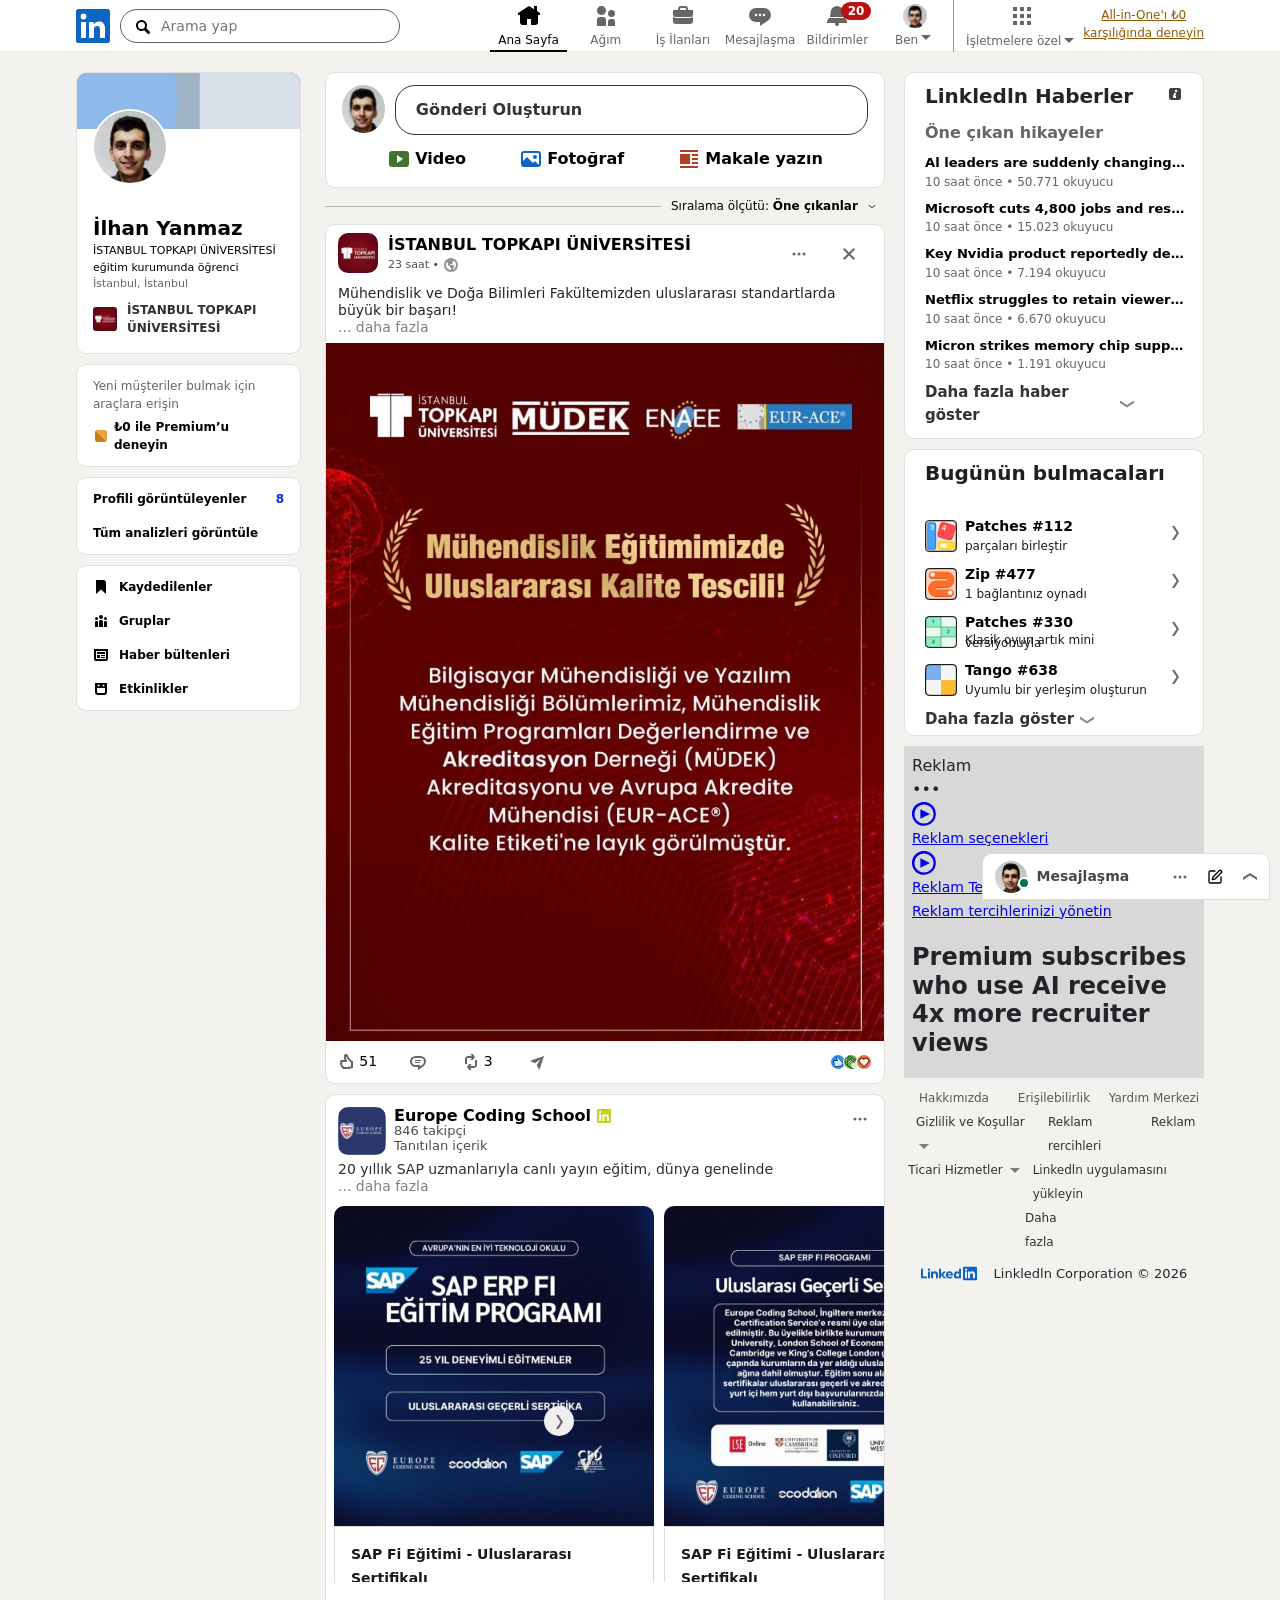
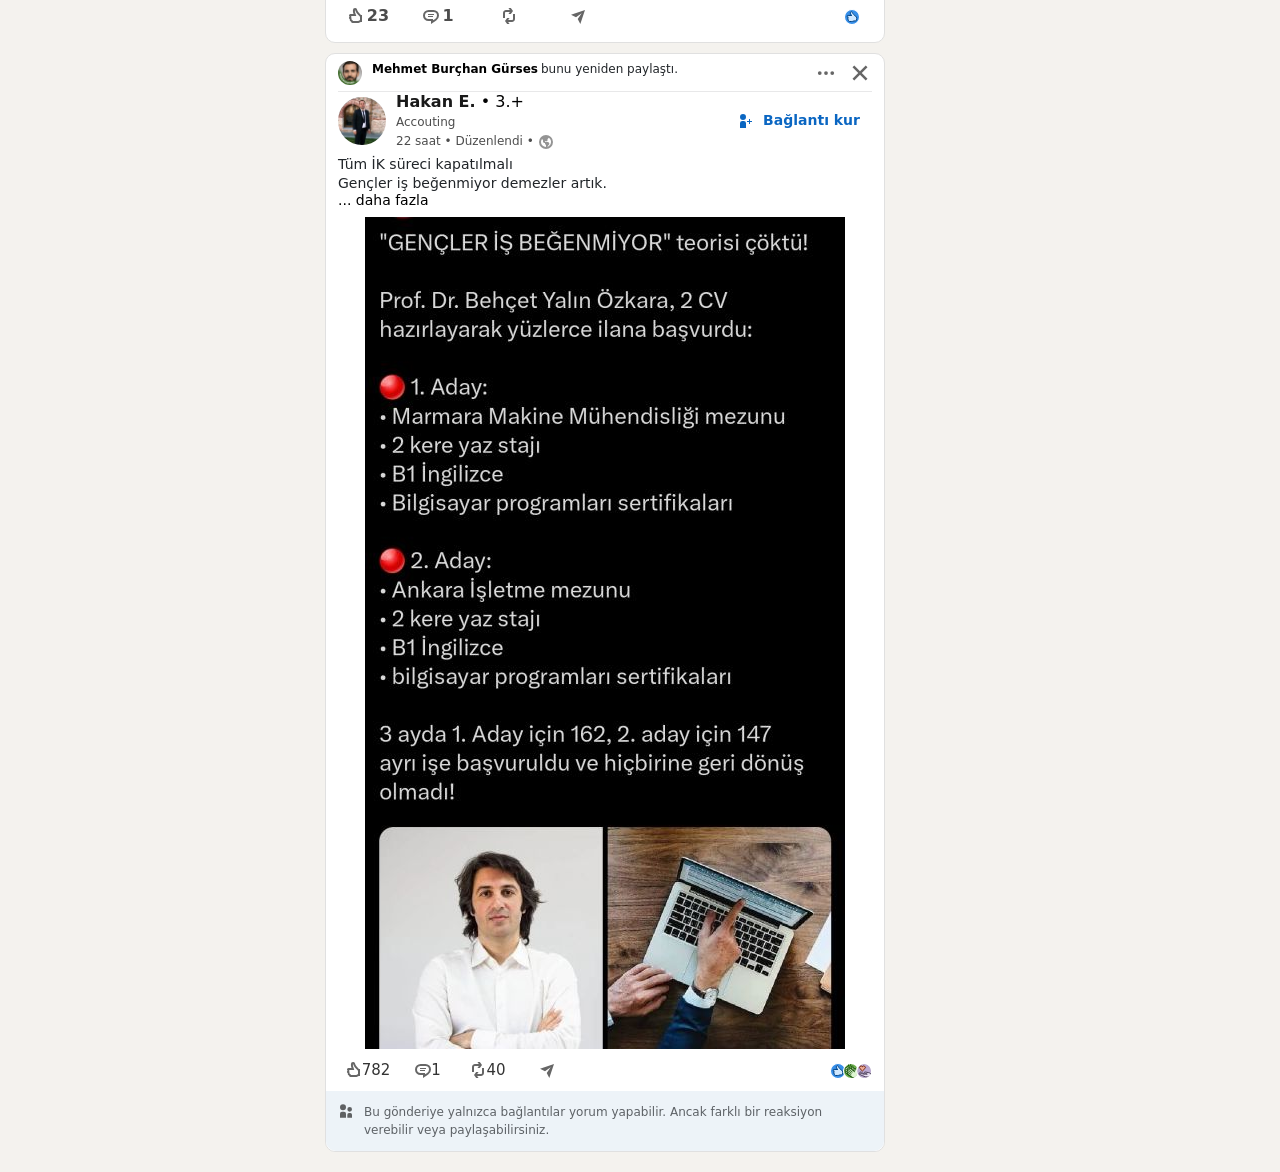
==== commit 7378131c: "...daha fazla kisminda kaldim." ====
--- a/index.html
+++ b/index.html
@@ -5,7 +5,7 @@
     <meta charset="utf-8">
     <meta name="viewport" content="width=device-width, initial-scale=1">
     <link rel="icon" href="asses/linkledin.svg">
-    <title>Linkledln☻Project☺</title>
+    <title>Faaliyet Akışı | Linkledln</title>
     <link href="https://cdn.jsdelivr.net/npm/bootstrap@5.3.8/dist/css/bootstrap.min.css" rel="stylesheet"
         integrity="sha384-sRIl4kxILFvY47J16cr9ZwB07vP4J8+LH7qKQnuqkuIAvNWLzeN8tE5YBujZqJLB" crossorigin="anonymous">
     <link rel="stylesheet" href="css/style.css">
@@ -34,31 +34,55 @@
                     <div class="navbar-div2-divler">
                         <a href="#">
                             <img src="asses/home.svg" alt="">
-                            <p><span>Ana Sayfa</span></p>
+                            <p style="color: black;"><span>Ana Sayfa</span></p>
                         </a>
                     </div>
                     <div class="navbar-div2-divler">
                         <a href="#">
-                            <img src="asses/network.svg" alt="">
+                            <svg xmlns="http://www.w3.org/2000/svg" id="people-medium" fill="currentColor"
+                                data-supported-dps="24x24" viewBox="0 0 24 24" width="24" height="24"
+                                data--h-bstatus="0OBSERVED">
+                                <path
+                                    d="M12 16v6H3v-6a3 3 0 0 1 3-3h3a3 3 0 0 1 3 3m5.5-3A3.5 3.5 0 1 0 14 9.5a3.5 3.5 0 0 0 3.5 3.5m1 2h-2a2.5 2.5 0 0 0-2.5 2.5V22h7v-4.5a2.5 2.5 0 0 0-2.5-2.5M7.5 2A4.5 4.5 0 1 0 12 6.5 4.49 4.49 0 0 0 7.5 2"
+                                    data--h-bstatus="0OBSERVED"></path>
+                            </svg>
                             <p><span>Ağım</span></p>
                         </a>
                     </div>
                     <div class="navbar-div2-divler">
                         <a href="#">
-                            <img src="asses/is-ilanlari.svg" alt="">
+                            <svg xmlns="http://www.w3.org/2000/svg" id="job-medium" fill="currentColor"
+                                data-supported-dps="24x24" viewBox="0 0 24 24" width="24" height="24"
+                                data--h-bstatus="0OBSERVED">
+                                <path
+                                    d="M17 6V5a3 3 0 0 0-3-3h-4a3 3 0 0 0-3 3v1H2v4a3 3 0 0 0 3 3h14a3 3 0 0 0 3-3V6zM9 5a1 1 0 0 1 1-1h4a1 1 0 0 1 1 1v1H9zm10 9a4 4 0 0 0 3-1.38V17a3 3 0 0 1-3 3H5a3 3 0 0 1-3-3v-4.38A4 4 0 0 0 5 14z"
+                                    data--h-bstatus="0OBSERVED"></path>
+                            </svg>
                             <p><span>İş İlanları</span></p>
                         </a>
                     </div>
                     <div class="navbar-div2-divler">
                         <a href="#">
-                            <img src="asses/messanger.svg" alt="">
+                            <svg xmlns="http://www.w3.org/2000/svg" id="messages-medium" fill="currentColor"
+                                data-supported-dps="24x24" viewBox="0 0 24 24" width="24" height="24"
+                                data--h-bstatus="0OBSERVED">
+                                <path
+                                    d="M16 4H8a7 7 0 0 0 0 14h4v4l8.16-5.39A6.78 6.78 0 0 0 23 11a7 7 0 0 0-7-7m-8 8.25A1.25 1.25 0 1 1 9.25 11 1.25 1.25 0 0 1 8 12.25m4 0A1.25 1.25 0 1 1 13.25 11 1.25 1.25 0 0 1 12 12.25m4 0A1.25 1.25 0 1 1 17.25 11 1.25 1.25 0 0 1 16 12.25"
+                                    data--h-bstatus="0OBSERVED"></path>
+                            </svg>
                             <p><span>Mesajlaşma</span></p>
                         </a>
                     </div>
                     <div class="navbar-div2-divler">
                         <a href="#">
                             <div class="navbar-div2-divler-divvv">
-                                <img src="asses/notification.svg" alt="">
+                                <svg xmlns="http://www.w3.org/2000/svg" id="bell-fill-medium" fill="currentColor"
+                                    data-supported-dps="24x24" viewBox="0 0 24 24" width="24" height="24"
+                                    data--h-bstatus="0OBSERVED">
+                                    <path
+                                        d="M22 19h-8.28a2 2 0 1 1-3.44 0H2v-1a4.52 4.52 0 0 1 1.17-2.83l1-1.17h15.7l1 1.17A4.42 4.42 0 0 1 22 18zM18.21 7.44A6.27 6.27 0 0 0 12 2a6.27 6.27 0 0 0-6.21 5.44L5 13h14z"
+                                        data--h-bstatus="0OBSERVED"></path>
+                                </svg>
                                 <span style="color: #ffffff; background-color: rgb(187, 17, 17);
                                 font-weight: 600; border-radius: 1.2rem; padding-inline-end: 0.4rem;
                                 padding-inline-start: 0.4rem; position: absolute;
@@ -73,9 +97,14 @@
                                 src="images/ben.jpg" alt="">
                             <div class="ben-ters-ucgen">
                                 <p><span>Ben</span></p>
-                                <span><img src="asses/ters-ucgen.svg" alt=""></span>
-                            </div>
-
+                                <span><svg xmlns="http://www.w3.org/2000/svg" id="caret-small" fill="currentColor"
+                                        aria-hidden="true" data-supported-dps="16x16" viewBox="0 0 16 16"
+                                        data-token-id="379" width="16" height="16" class=""
+                                        style="width: 16px; min-width: 16px; height: 16px; min-height: 16px;"
+                                        data--h-bstatus="0OBSERVED">
+                                        <path d="M8 11 3 6h10Z" data--h-bstatus="0OBSERVED"></path>
+                                    </svg></span>
+                            </div>
 
                         </a>
                     </div>
@@ -85,11 +114,23 @@
                 <div class="navbar-div3">
                     <div class="navbar-div3-div1">
                         <a href="#">
-                            <img src="asses/işletmelere-ozel.svg" alt="">
+                            <svg xmlns="http://www.w3.org/2000/svg" id="icon-grid" fill="currentColor"
+                                aria-hidden="true" data-supported-dps="16x16" viewBox="0 0 16 16" width="24" height="24"
+                                data--h-bstatus="0OBSERVED">
+                                <path
+                                    d="M2 2h2.67v2.67H2zm4.67 2.67h2.67V2H6.67zM11.34 2v2.67h2.67V2zM2 9.33h2.67V6.66H2zm4.67 0h2.67V6.66H6.67zm4.67 0h2.67V6.66h-2.67zM2 14h2.67v-2.67H2zm4.67 0h2.67v-2.67H6.67zm4.67 0h2.67v-2.67h-2.67z"
+                                    data--h-bstatus="0OBSERVED"></path>
+                            </svg>
                             <div class="navbar-div3-div1-1">
                                 <span>
-                                    <p><span>İşletmelere özel</span></p>
-                                    <img style="width: 16px;" height="16px" src="asses/ters-ucgen.svg" alt="">
+                                    <p style="color: currentColor;"><span>İşletmelere özel</span></p>
+                                    <svg xmlns="http://www.w3.org/2000/svg" id="caret-small" fill="currentColor"
+                                        aria-hidden="true" data-supported-dps="16x16" viewBox="0 0 16 16"
+                                        data-token-id="379" width="16" height="16" class=""
+                                        style="width: 16px; min-width: 16px; height: 16px; min-height: 16px;"
+                                        data--h-bstatus="0OBSERVED">
+                                        <path d="M8 11 3 6h10Z" data--h-bstatus="0OBSERVED"></path>
+                                    </svg>
                                 </span>
                             </div>
                         </a>
@@ -594,7 +635,8 @@
                             <div class="linkedin-card col-4-div1">
                                 <!-- linkledin haberler ve uyarı ikonu-->
                                 <div class="col-4-div1-1">
-                                    <span style="font-weight: 600; font-size: 20px;">Linkledln Haberler</span>
+                                    <span style="font-weight: 600; font-size: 20px; font-style: normal;">Linkledln
+                                        Haberler</span>
                                     <a style="width: fit-content;" href="">
                                         <div style="width: 32px; height: 32px; text-align: center;">
                                             <img src="asses/uyari.svg" alt="">
--- a/css/style.css
+++ b/css/style.css
@@ -2,7 +2,6 @@
     margin: 0;
     padding: 0;
     box-sizing: border-box;
-    font-family: sans-serif;
 }
 
 .header {
@@ -81,12 +80,20 @@
     width: 80px;
 }
 
+.navbar-div2-divler a {
+    color: #00000099;
+}
+
+.navbar-div2-divler a:hover {
+    color: black;
+}
+
+.navbar-div2-divler p:hover {
+    color: black;
+}
+
 .navbar-div2-divler:nth-child(1) {
     border-bottom: 2px solid black;
-}
-
-.navbar-div2-divler:nth-child(1):hover {
-    border-bottom: none;
 }
 
 a {
@@ -95,29 +102,26 @@
     width: 100%;
     display: grid;
     justify-items: center;
-    text-align: end;
+}
+
+.navbar-div3-div1 a {
+    color: #00000099;
+}
+
+.navbar-div3-div1 a:hover {
+    color: black;
 }
 
 .navbar-div2-divler a p {
-    color: #00000099;
+    color: currentColor;
     padding-top: 3px;
-}
-
-.navbar-div2-divler a p:hover {
-    color: black;
-}
-
-.navbar-div2-divler a:hover {
-    background-color: #e4e3e3;
-    border-radius: 10px;
-    border-bottom: 3px solid black;
+    margin: 0;
 }
 
 .ben-ters-ucgen {
     display: inline-flex;
     align-content: center;
     height: 22px;
-
 }
 
 .ben-ters-ucgen img {
@@ -135,12 +139,6 @@
 .navbar-div3-div1 {
     display: flex;
     padding: 4px 0;
-}
-
-.navbar-div3-div1:hover {
-    background-color: #e4e3e3;
-    border-radius: 10px;
-    border-bottom: 3px solid black;
 }
 
 .navbar-div3-div1-1 span {
@@ -258,7 +256,7 @@
 .col-2-div-alt2 img {
     width: 24px;
     height: 24px;
-    border-radius: 3px; 
+    border-radius: 3px;
 }
 
 .col-2-div2 {
@@ -319,7 +317,7 @@
     background-color: #f3f3f3;
 }
 
-.col-6-div1-alt{
+.col-6-div1-alt {
     display: flex;
     justify-content: space-evenly;
 }
@@ -384,7 +382,7 @@
 }
 
 .col-6-div3-div2-span:hover {
-    color: rgb(0, 0, 255);
+    color: #0A66C2;
     text-decoration: underline;
 }
 
@@ -487,7 +485,7 @@
 }
 
 .col-6-div4-2 span:nth-child(2):hover {
-    color: rgb(23, 23, 189);
+    color: #1717bd;
     text-decoration: underline;
 }
 
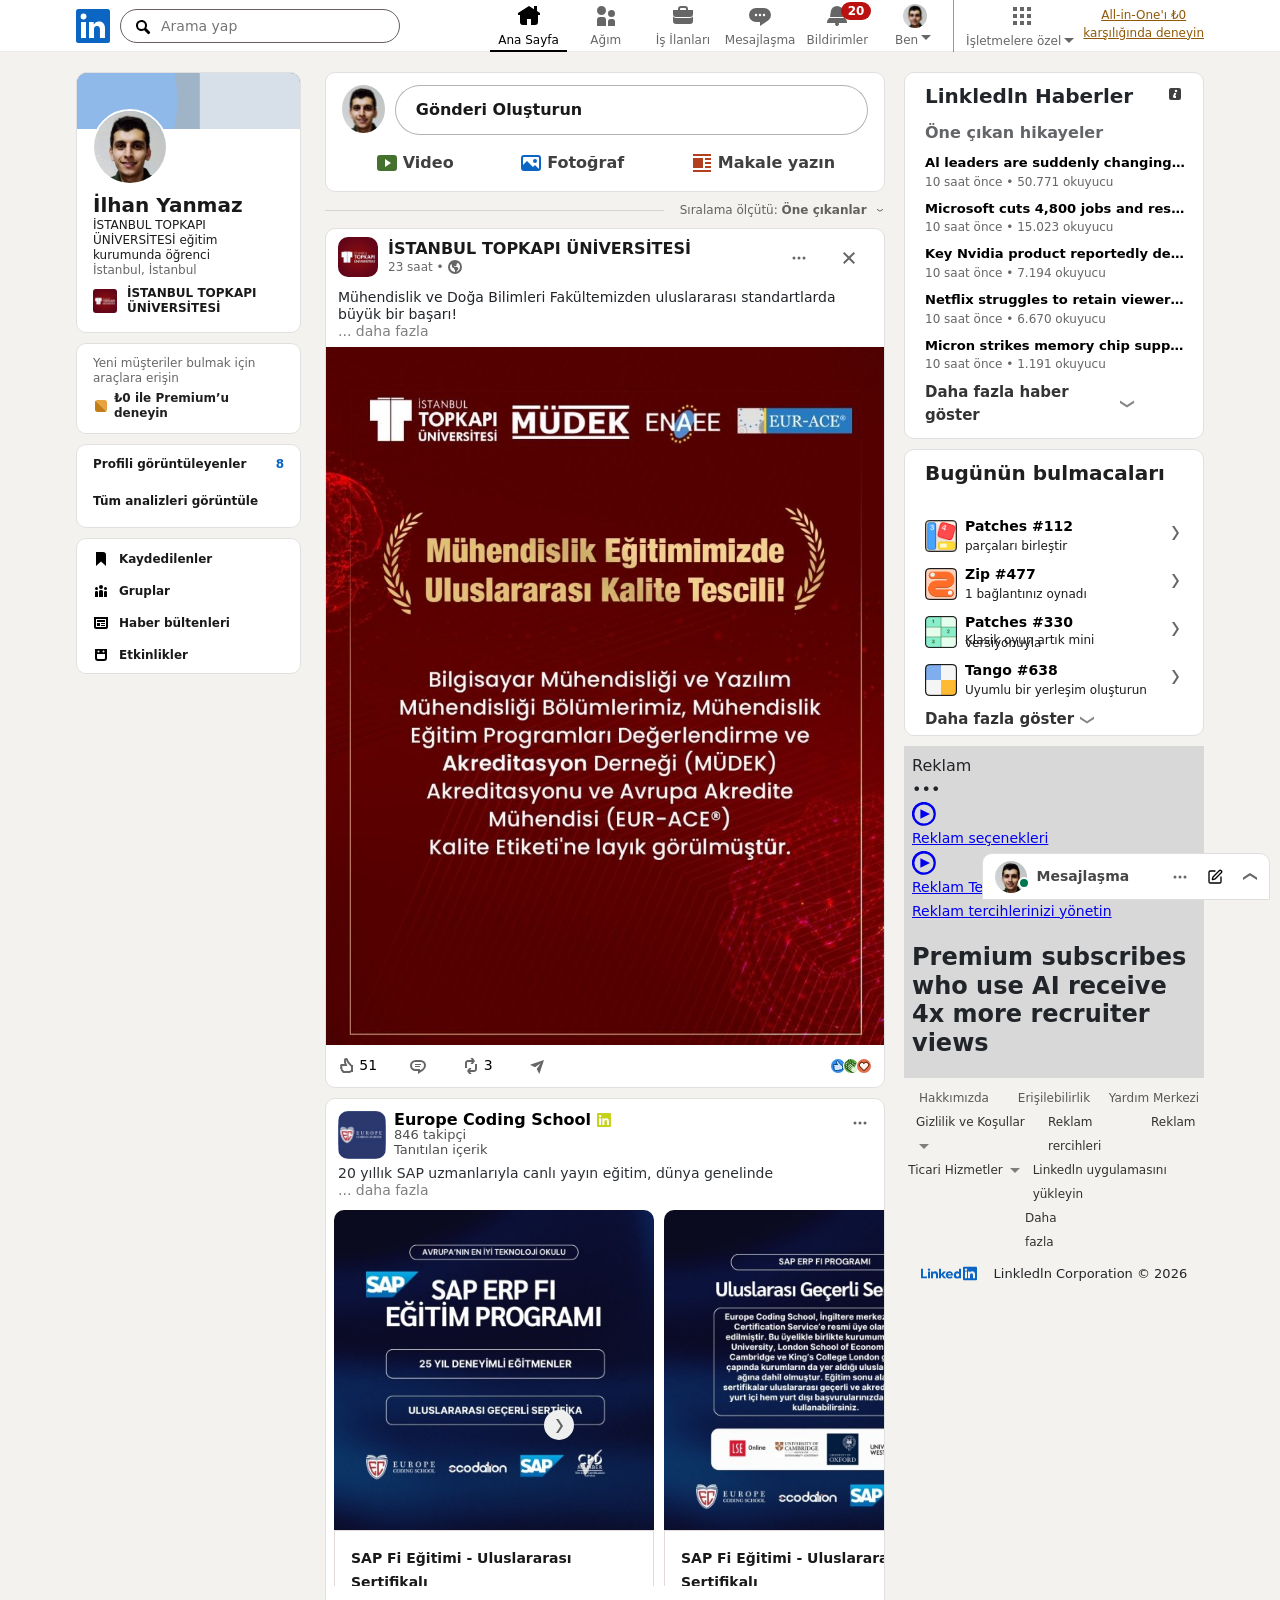
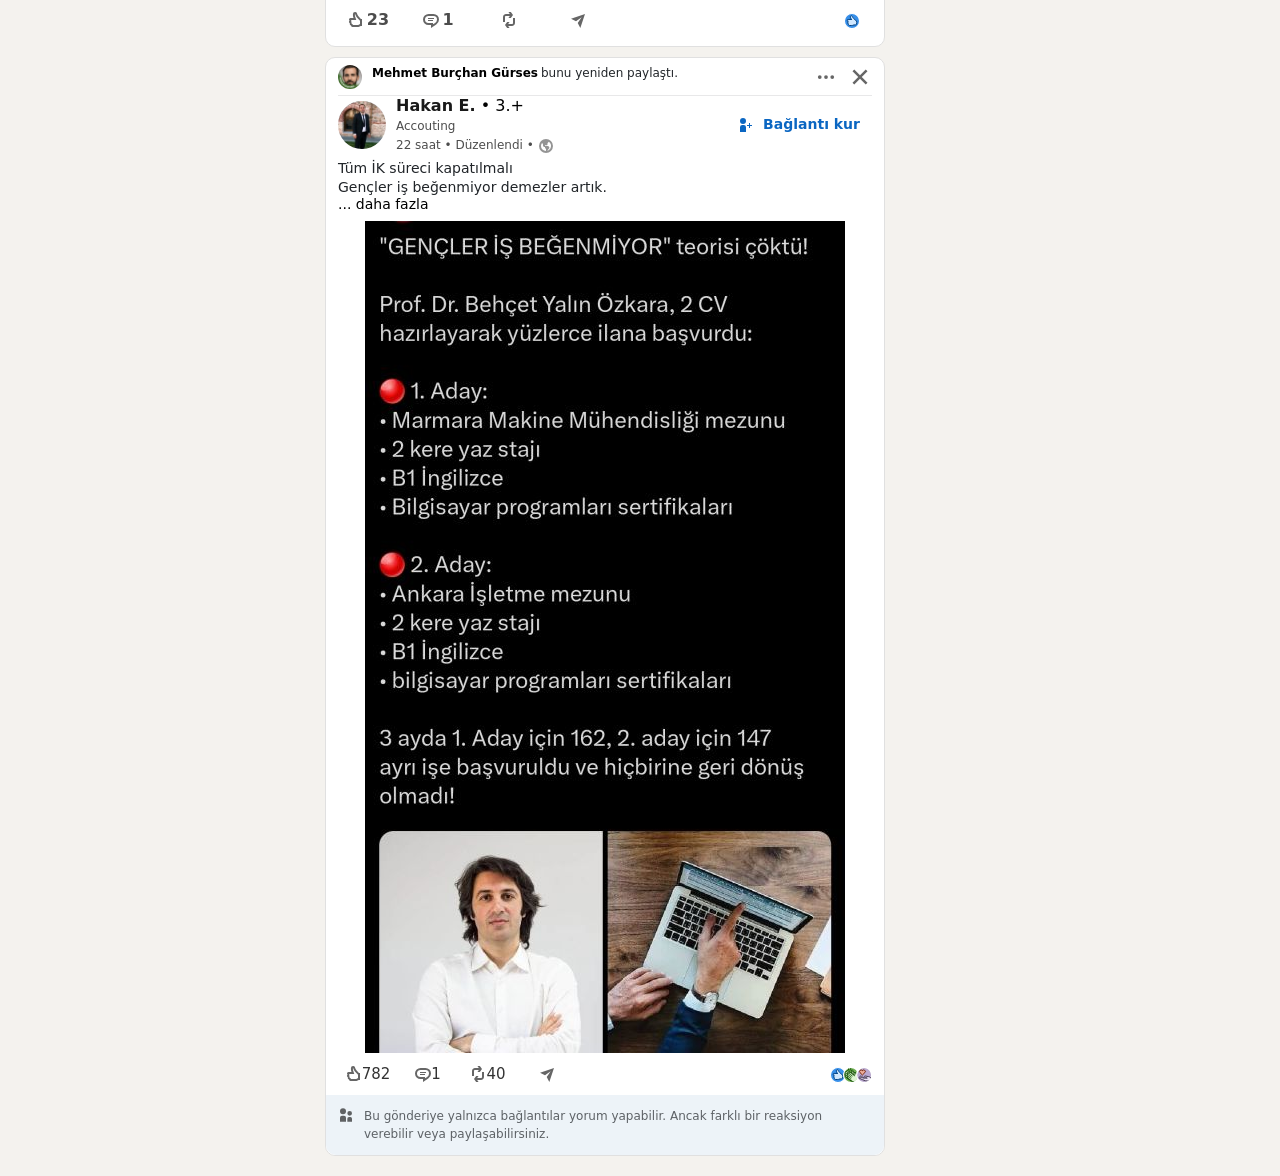
==== commit 75979f47: "second" ====
--- a/index.html
+++ b/index.html
@@ -167,15 +167,19 @@
                                 <div class="col-2-div-alt">
                                     <div class="col-2-div-alt1">
                                         <a style="display: inline;" href="#">
-                                            <span style="font-size: 20px; font-weight: 600;">İlhan Yanmaz</span>
+                                            <span style="font-size: 20px; font-weight: 600; color: #000000e6;">İlhan
+                                                Yanmaz</span>
                                         </a><br>
 
-                                        <p style="font-size: 11px; margin-bottom: 0;"><a style="display: inline;"
+                                        <p style="font-size: 12px; margin-bottom: 0;"><a style="display: inline;"
                                                 href="#">
-                                                <span>İSTANBUL TOPKAPI
+                                                <span
+                                                    style=" color: #000000e6; font-weight: 400; font-style: normal;">İSTANBUL
+                                                    TOPKAPI
                                                     ÜNİVERSİTESİ eğitim kurumunda öğrenci</span></a>
                                             <br>
-                                            <a style="display: inline;" href="#"><span style="opacity: 0.6;">İstanbul,
+                                            <a style="display: inline;" href="#"><span
+                                                    style="color: #00000099; font-size: 12px; font-weight: 400;">İstanbul,
                                                     İstanbul</span></a>
                                         </p>
 
@@ -185,7 +189,7 @@
                                             <img src="images/itu.jpg" alt="">
                                         </a>
                                         <a style="display: block; text-align: left;" href="#">
-                                            <p style=" margin: 0; font-weight: 600; color: #000000e6; opacity: 0.9;">
+                                            <p style=" margin: 0; font-weight: 600; color: #000000e6;">
                                                 İSTANBUL TOPKAPI ÜNİVERSİTESİ</p>
                                         </a>
                                     </div>
@@ -193,59 +197,69 @@
                                 </div>
                             </div>
 
-                            <div class="linkedin-card col-2-div2">
+                            <div style="line-height: 1.25;" class="linkedin-card col-2-div2">
                                 <a style="text-align: left; display: inline;" href="#">
                                     <div class="col-2-div2-div1">
-                                        <p style="margin: 0; opacity: 0.6;">Yeni müşteriler bulmak için araçlara erişin
+                                        <p style="margin: 0; color: #00000099; font-size: 12px;">Yeni müşteriler bulmak
+                                            için araçlara erişin
                                         </p>
                                         <div style="display: flex; gap: 5px; align-items: center;">
                                             <img src="asses/₺o-yani.svg" alt="">
-                                            <p style="margin: 0; font-weight: 600;">₺0 ile Premium’u deneyin</p>
-                                        </div>
-                                    </div>
-                                </a>
-                            </div>
-
-                            <div class="linkedin-card col-2-div3">
+                                            <p style="margin: 0; font-weight: 600; color: #1f1f1f; font-size: 12px;">₺0
+                                                ile Premium’u deneyin</p>
+                                        </div>
+                                    </div>
+                                </a>
+                            </div>
+
+                            <div style="line-height: 1.25; height: 84px;" class="linkedin-card col-2-div3">
                                 <a style="display: inline; text-align: left; " href="#">
                                     <div class="col-2-div3-ust">
-                                        <p style="margin: 0; padding: 0; font-weight: 600;">Profili
+                                        <p
+                                            style="margin: 0; padding: 0; font-weight: 600; font-size: 12px; color: #000000e6;">
+                                            Profili
                                             görüntüleyenler</p>
 
-                                        <p style="color: rgb(8, 43, 238); font-weight: 600; margin: 0;">8</p>
+                                        <p style="font: size 12px; color: #0A66C2; font-weight: 600; margin: 0;">8</p>
                                     </div>
                                 </a>
                                 <a style="display: inline; text-align: left;" href="#">
                                     <div class="col-2-div3-alt">
-                                        <p style="margin: 0; padding: 0; font-weight: 600;">Tüm
+                                        <p
+                                            style="margin: 0; padding: 0; color: #000000e6; font-size: 12px; font-weight: 600;">
+                                            Tüm
                                             analizleri görüntüle</p>
                                     </div>
                                 </a>
                             </div>
 
-                            <div class="linkedin-card col-2-div4">
+                            <div style="line-height: 1.25; height: 136px;" class="linkedin-card col-2-div4">
                                 <a style="display: inline;" href="#">
                                     <div class="col-2-div4-divs">
                                         <img src="asses/kaydedilenler.svg" alt="">
-                                        <p style="margin: 0; font-weight: 600;">Kaydedilenler</p>
+                                        <p style="margin: 0; font-weight: 600; color: #000000e6;font-size: 12px;">
+                                            Kaydedilenler</p>
                                     </div>
                                 </a>
                                 <a style="display: inline;" href="#">
                                     <div class="col-2-div4-divs">
                                         <img src="asses/gruplar2.svg" alt="">
-                                        <p style="margin: 0; font-weight: 600;">Gruplar</p>
+                                        <p style="margin: 0; font-weight: 600; color: #000000e6;font-size: 12px;">
+                                            Gruplar</p>
                                     </div>
                                 </a>
                                 <a style="display: inline;" href="#">
                                     <div class="col-2-div4-divs">
                                         <img src="asses/haber-bultenleri.svg" alt="">
-                                        <p style="margin: 0; font-weight: 600;">Haber bültenleri</p>
+                                        <p style="margin: 0; font-weight: 600; color: #000000e6;font-size: 12px;">Haber
+                                            bültenleri</p>
                                     </div>
                                 </a>
                                 <a style="display: inline;" href="#">
                                     <div class="col-2-div4-divs">
                                         <img src="asses/etkinlikler.svg" alt="">
-                                        <p style="margin: 0; font-weight: 600;">Etkinlikler</p>
+                                        <p style="margin: 0; font-weight: 600; color: #000000e6;font-size: 12px;">
+                                            Etkinlikler</p>
                                     </div>
                                 </a>
                             </div>
@@ -260,26 +274,33 @@
                                         <img style="width: 48px; height: 48px; border-radius: 50%;" src="images/ben.jpg"
                                             alt=""></a>
                                     <button
-                                        style="border-radius: 20px; width: 100%; font-weight: 600; opacity: 0.8; text-align: left; padding: 12px 20px; border: 1px solid;">Gönderi
-                                        Oluşturun</button>
+                                        style="border-radius: 2.4rem; width: 100%; font-weight: 600;text-align: left; padding: 12px 20px; border: 1px solid #0000004d;">
+                                        <p
+                                            style="display: inline; color: #000000e6; font-size: 16px; margin: 0 8px 0 0; font-style: normal;">
+                                            Gönderi
+                                            Oluşturun</p>
+                                    </button>
                                 </div>
                                 <div class="col-6-div1-alt">
                                     <a style="display: inline-block; width: fit-content;" href="#">
                                         <div class="col-6-div1-alt1">
                                             <img src="asses/video.svg" alt="">
-                                            <p style="margin: 0; font-weight: 600; font-size: 16px;">Video</p>
+                                            <p style="color: #000000BF; margin: 0; font-weight: 600; font-size: 16px;">
+                                                Video</p>
                                         </div>
                                     </a>
                                     <a style="display: inline-block; width: fit-content;" href="#">
                                         <div class="col-6-div1-alt1">
                                             <img src="asses/fotograf.svg" alt="">
-                                            <p style="margin: 0; font-weight: 600; font-size: 16px;">Fotoğraf</p>
+                                            <p style="color: #000000BF; margin: 0; font-weight: 600; font-size: 16px;">
+                                                Fotoğraf</p>
                                         </div>
                                     </a>
                                     <a style="display: inline-block; width: fit-content;" href="#">
                                         <div class="col-6-div1-alt1">
                                             <img src="asses/makale.svg" alt="">
-                                            <p style="margin: 0; font-weight: 600; font-size: 16px;">Makale yazın</p>
+                                            <p style="color: #000000BF; margin: 0; font-weight: 600; font-size: 16px;">
+                                                Makale yazın</p>
                                         </div>
                                     </a>
                                 </div>
@@ -287,8 +308,9 @@
 
                             <a style="display: inline-block; width: 100%; height: 16px; " href="#">
                                 <div class="col-6-div2">
-                                    <hr style="width: 60%; margin-right: 10px;">
-                                    <p style="white-space: nowrap; margin: 0;">Sıralama ölçütü: <strong>Öne
+                                    <hr style="color:#808080; width: 70%; margin: 0 16px 0 0;">
+                                    <p style="color: #00000099; font-size: 12px; white-space: nowrap; margin: 0;">
+                                        Sıralama ölçütü: <strong>Öne
                                             çıkanlar</strong></p>
                                     <img style="width: 20px; padding-left: 8px;" src="asses/down-medium.svg" alt="">
                                 </div>
@@ -304,9 +326,24 @@
                                         </a>
                                         <a style="width: fit-content; text-align: left;" href="">
                                             <div class="col-6-div3-div1-1">
-                                                <span style="font-weight: 600;">İSTANBUL TOPKAPI ÜNİVERSİTESİ</span>
-                                                <span style="font-size: 11px; opacity: 0.7;">23 saat • <img
-                                                        src="asses/world.svg" alt=""></span>
+                                                <span
+                                                    style="font-weight: 600; color: #000000E6; font-size: 16px; ">İSTANBUL
+                                                    TOPKAPI ÜNİVERSİTESİ</span>
+                                                <span style="font-size: 12px; font-weight: 400; color: #00000099;">23
+                                                    saat •
+                                                    <svg xmlns="http://www.w3.org/2000/svg" id="globe-americas-small"
+                                                        fill="currentColor" aria-hidden="false"
+                                                        data-supported-dps="16x16" viewBox="0 0 16 16"
+                                                        data-token-id="182" width="16" height="16"
+                                                        class="f901df90 e15c0bcb _9f99675b" role="img"
+                                                        aria-label="Görünürlük: Küresel"
+                                                        style="width: 16px; min-width: 16px; height: 16px; min-height: 16px;"
+                                                        data--h-bstatus="0OBSERVED">
+                                                        <path
+                                                            d="M8 1a7 7 0 1 0 7 7 7 7 0 0 0-7-7M3 8a5 5 0 0 1 1-3l.55.55A1.5 1.5 0 0 1 5 6.62v1.07a.75.75 0 0 0 .22.53l.56.56a.75.75 0 0 0 .53.22H7v.69a.75.75 0 0 0 .22.53l.56.56a.75.75 0 0 1 .22.53V13a5 5 0 0 1-5-5m6.24 4.83 2-2.46a.75.75 0 0 0 .09-.8l-.58-1.16A.76.76 0 0 0 10 8H7v-.19a.51.51 0 0 1 .28-.45l.38-.19a.74.74 0 0 1 .68 0L9 7.5l.38-.7a1 1 0 0 0 .12-.48v-.85a.78.78 0 0 1 .21-.53l1.07-1.09a5 5 0 0 1-1.54 9z"
+                                                            data--h-bstatus="0OBSERVED"></path>
+                                                    </svg>
+                                                </span>
                                             </div>
                                         </a>
                                     </div>
--- a/css/style.css
+++ b/css/style.css
@@ -3,6 +3,13 @@
     padding: 0;
     box-sizing: border-box;
 }
+
+body {
+    font-family: system-ui, -apple-system, BlinkMacSystemFont, "Segoe UI",
+        Roboto, Ubuntu, Oxygen, Cantarell, "Fira Sans", "Droid Sans",
+        "Helvetica Neue", Arial, sans-serif;
+}
+
 
 .header {
     background-color: #ffffff;
@@ -221,6 +228,7 @@
     width: 100%;
     display: flex;
     flex-direction: column;
+    height: 112px;
 }
 
 .col-2-div-ust img:nth-of-type(1) {
@@ -241,6 +249,7 @@
 
 .col-2-div-alt {
     padding: 0 16px 16px;
+    line-height: 1.25;
 }
 
 .col-2-div-alt1 {
@@ -319,7 +328,8 @@
 
 .col-6-div1-alt {
     display: flex;
-    justify-content: space-evenly;
+    justify-content: space-around;
+    margin: 4px 0 0;
 }
 
 .col-6-div1-alt1 {
@@ -330,15 +340,15 @@
 }
 
 .col-6-div1-alt1:hover {
-    background-color: #f3f3f3;
-    border-radius: 10px;
+    background-color: #8c8c8c1a;
+    border-radius: 4px;
 }
 
 .col-6-div2 {
     display: flex;
     align-items: center;
     height: 16px;
-    width: 100%;
+    width: 100% !important;
 }
 
 .col-6-div3-div1 {
@@ -352,6 +362,8 @@
 .col-6-div3-div1-1 {
     display: grid;
     padding-left: 10px;
+    line-height: 1.25;
+    font-style: normal;
 }
 
 .col-6-div3-div1-2 {
--- a/responsive/main.css
+++ b/responsive/main.css
@@ -164,6 +164,10 @@
 
     .col-2-div-alt2 a:nth-child(2) {
         width: 52%;
+    }
+
+    .col-2-div-ust img:nth-of-type(1) {
+        height: 56px;
     }
 }
 
@@ -308,7 +312,7 @@
         width: 71%;
     }
 
-    .col-6-div4-4-1-sols span a{
+    .col-6-div4-4-1-sols span a {
         white-space: nowrap;
     }
 
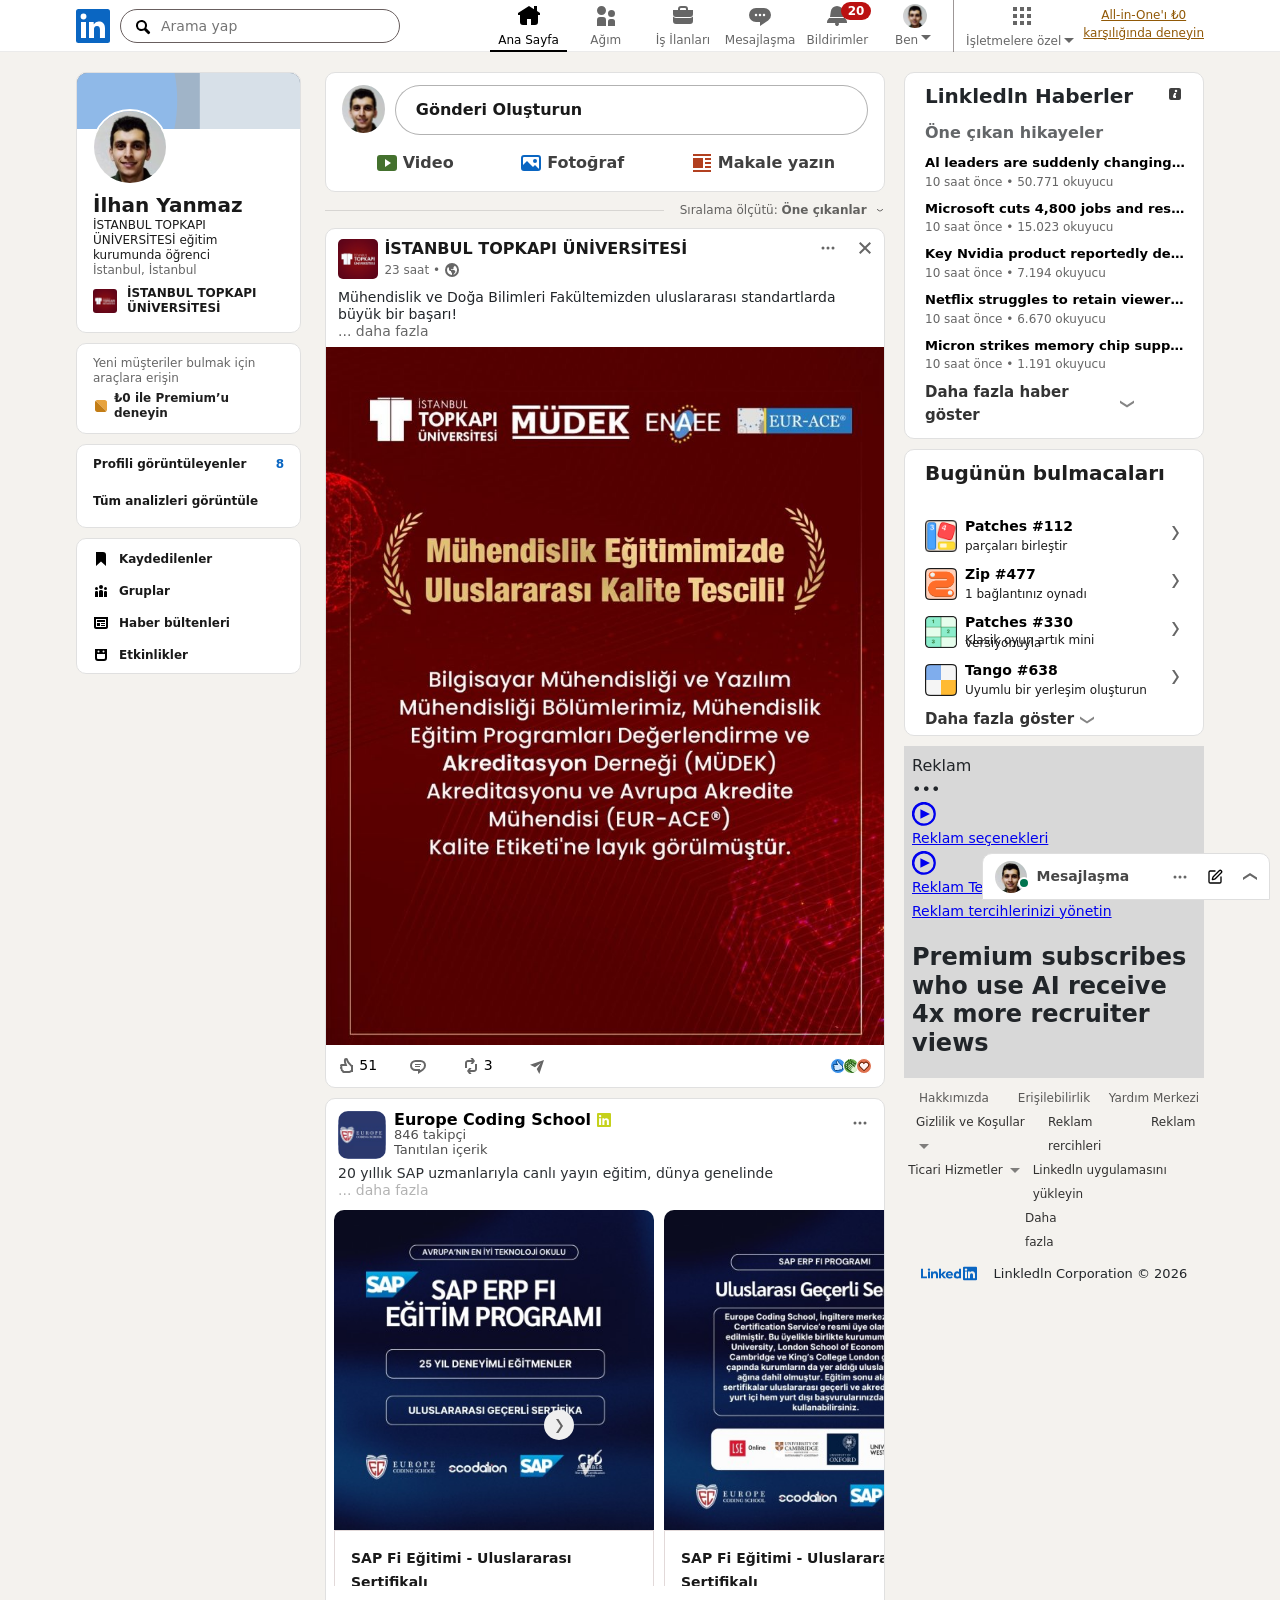
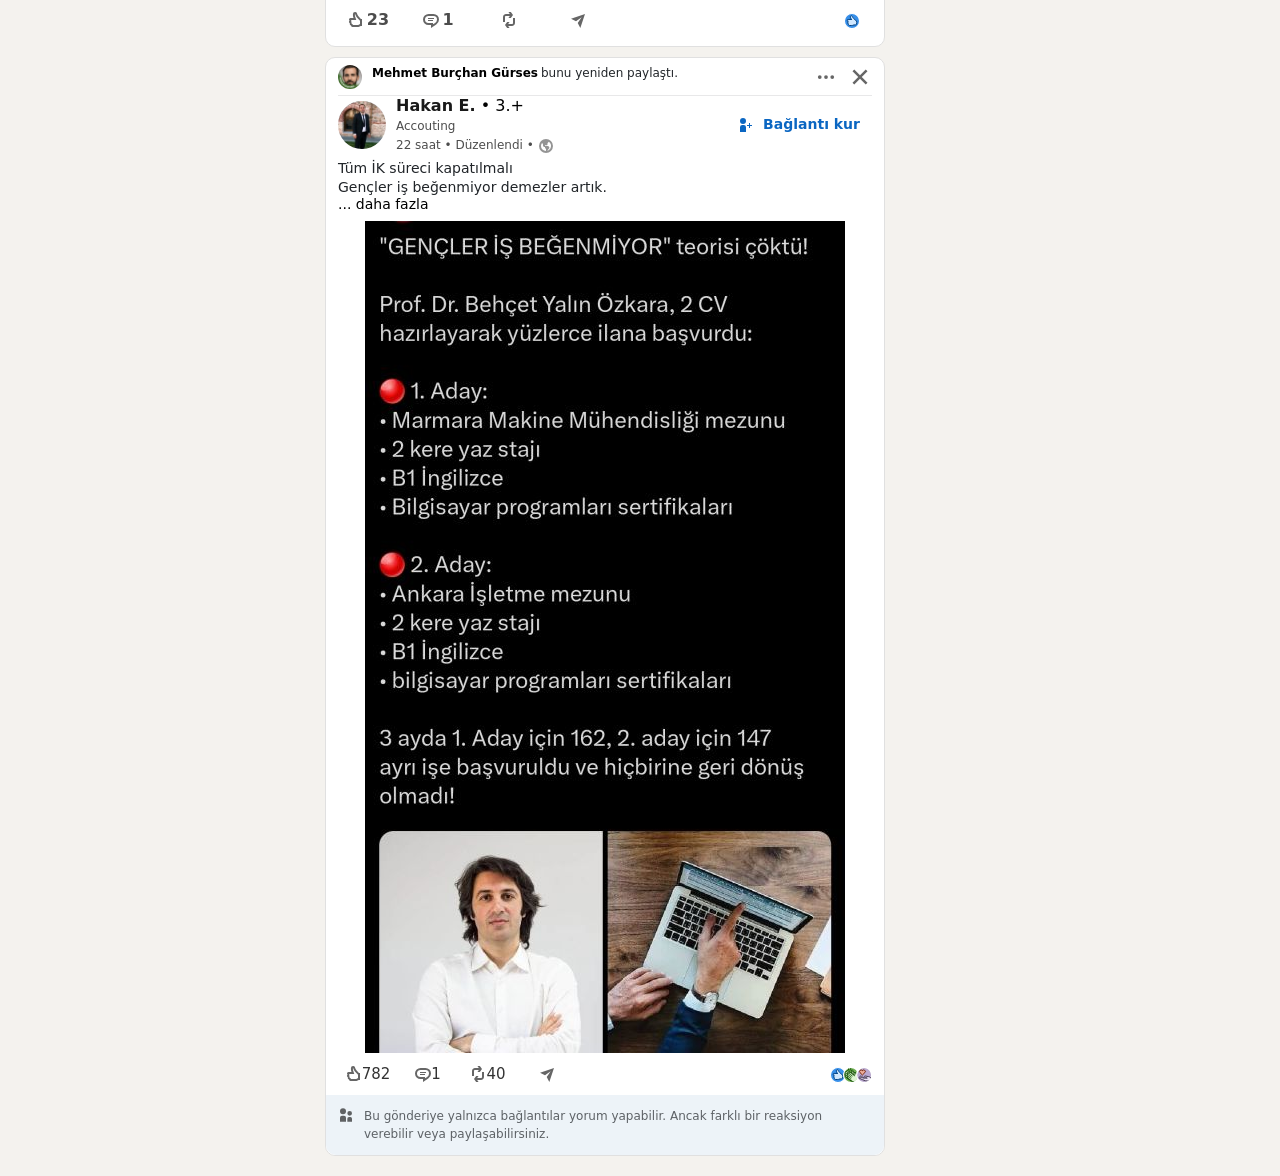
==== commit caa63471: "itu altındaki tıklama butonlarında kaldım." ====
--- a/index.html
+++ b/index.html
@@ -310,7 +310,7 @@
                                 <div class="col-6-div2">
                                     <hr style="color:#808080; width: 70%; margin: 0 16px 0 0;">
                                     <p style="color: #00000099; font-size: 12px; white-space: nowrap; margin: 0;">
-                                        Sıralama ölçütü: <strong>Öne
+                                        Sıralama ölçütü: <strong style="font-weight: 600">Öne
                                             çıkanlar</strong></p>
                                     <img style="width: 20px; padding-left: 8px;" src="asses/down-medium.svg" alt="">
                                 </div>
@@ -321,7 +321,7 @@
                                 <div class="dortlu col-6-div3-div1">
                                     <div class="col-6-div3-div1-div1">
                                         <a style="width: fit-content;" href="#">
-                                            <img style="width: 40px; height: 40px; border-radius: 10px;"
+                                            <img style="width: 40px; height: 40px; border-radius: 5px;"
                                                 src="images/itu.jpg" alt="">
                                         </a>
                                         <a style="width: fit-content; text-align: left;" href="">
@@ -348,13 +348,13 @@
                                         </a>
                                     </div>
                                     <div class="col-6-div3-div1-2">
-                                        <a style="width: fit-content;" href="#">
-                                            <div style="width: 30px; text-align: center;">
+                                        <a style="width: fit-content; height: fit-content;" href="#">
+                                            <div style="width: 32px; height: 32px; text-align: center;">
                                                 <img src="asses/3nokta.svg" alt="">
                                             </div>
                                         </a>
-                                        <a style="width: fit-content;" href="#">
-                                            <div style="width: 30px; text-align: center;">
+                                        <a style="width: fit-content; height: fit-content;" href="#">
+                                            <div style="width: 32px; height: 32px; text-align: center;">
                                                 <img src="asses/carpi.svg" alt="">
                                             </div>
                                         </a>
@@ -367,7 +367,7 @@
                                         uluslararası standartlarda büyük bir başarı!
                                     </span>
                                     <a style="width: fit-content;" href="#">
-                                        <span style="opacity: 0.5;" class="col-6-div3-div2-span" href="#">... daha
+                                        <span style="font-size: 14px;" class="col-6-div3-div2-span" href="#">... daha
                                             fazla</span>
                                     </a>
 
--- a/css/style.css
+++ b/css/style.css
@@ -353,7 +353,6 @@
 
 .col-6-div3-div1 {
     display: flex;
-    align-items: center;
     padding-left: 12px;
     height: 56px;
     justify-content: space-between;
@@ -361,25 +360,33 @@
 
 .col-6-div3-div1-1 {
     display: grid;
-    padding-left: 10px;
     line-height: 1.25;
     font-style: normal;
+    margin-inline-end: 0.2rem;
+    margin-inline-start: 0.4rem;
+    margin-block-end: 0.2rem;
+    margin-block-start: 0.6rem;
 }
 
 .col-6-div3-div1-2 {
     display: flex;
-    gap: 20px;
-    padding-right: 20px;
+    gap: 5px;
+    margin-block-start: 0.4rem;
+    margin-inline-end: 0.2rem;
 }
 
 .col-6-div3-div1-2 a:hover {
     background-color: #f3f3f3;
-    border-radius: 10px;
+    border-radius: 50%;
 }
 
 .col-6-div3-div1-div1 {
     display: flex;
-    align-items: center;
+}
+
+.col-6-div3-div1-div1 a:nth-child(1) {
+    margin-block-end: 0.2rem;
+    margin-block-start: 0.6rem;
 }
 
 .col-6-div3-div2 {
@@ -393,8 +400,12 @@
     display: block;
 }
 
+.col-6-div3-div2-span {
+    color: #00000099;
+}
+
 .col-6-div3-div2-span:hover {
-    color: #0A66C2;
+    color: #004182;
     text-decoration: underline;
 }
 
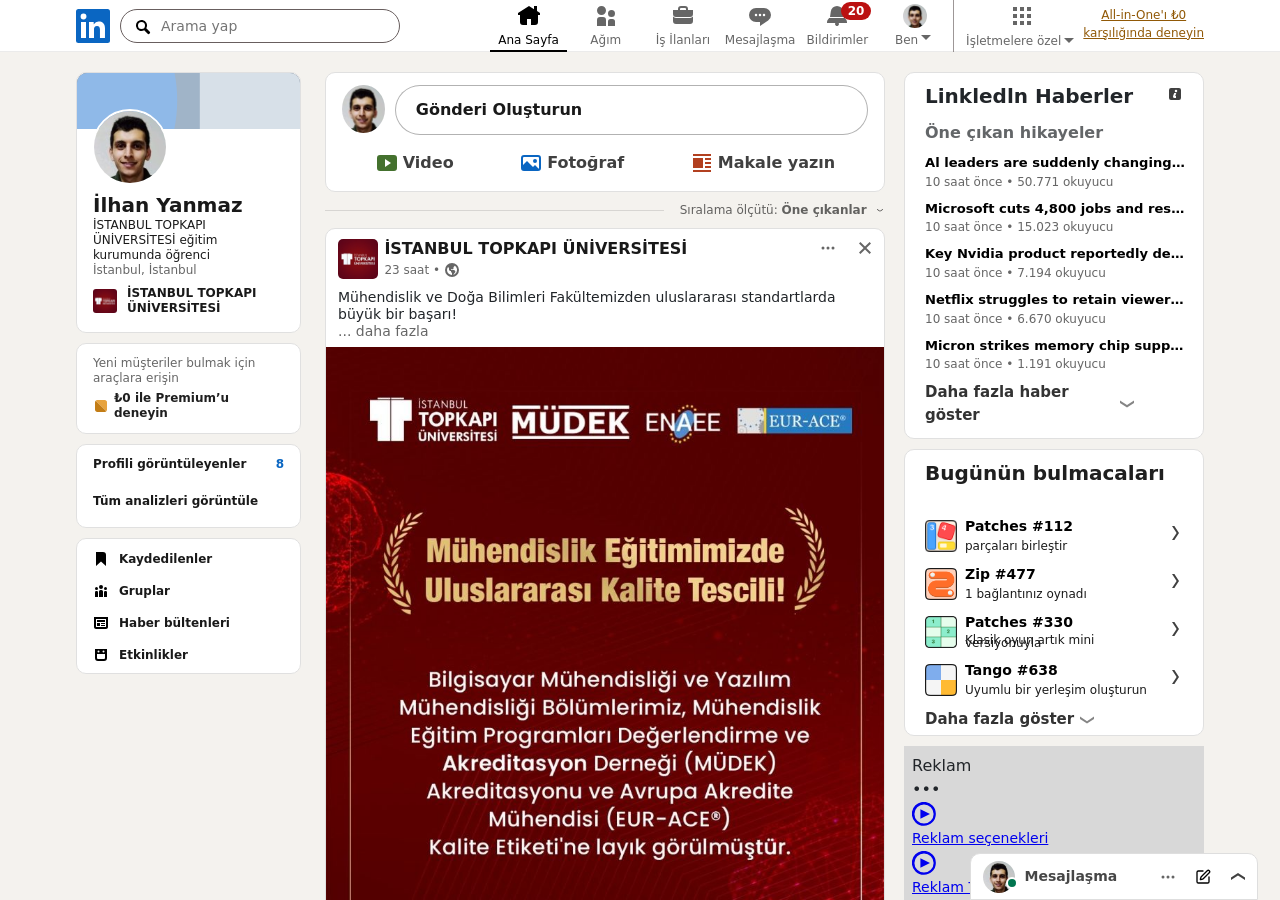
==== commit 2ce694d3: "Tüm İK süreci kapatılmalı.... kısmının ayarlamasında kaldım." ====
--- a/index.html
+++ b/index.html
@@ -171,12 +171,13 @@
                                                 Yanmaz</span>
                                         </a><br>
 
-                                        <p style="font-size: 12px; margin-bottom: 0;"><a style="display: inline;"
-                                                href="#">
+                                        <p style="font-size: 12px; margin-bottom: 0;">
+                                            <a style="display: inline;" href="#">
                                                 <span
                                                     style=" color: #000000e6; font-weight: 400; font-style: normal;">İSTANBUL
                                                     TOPKAPI
-                                                    ÜNİVERSİTESİ eğitim kurumunda öğrenci</span></a>
+                                                    ÜNİVERSİTESİ eğitim kurumunda öğrenci</span>
+                                            </a>
                                             <br>
                                             <a style="display: inline;" href="#"><span
                                                     style="color: #00000099; font-size: 12px; font-weight: 400;">İstanbul,
@@ -188,7 +189,7 @@
                                         <a style="display: inline; width: 24px; height: 24px;" href="#">
                                             <img src="images/itu.jpg" alt="">
                                         </a>
-                                        <a style="display: block; text-align: left;" href="#">
+                                        <a style="display: block; text-align: left; width: fit-content;" href="#">
                                             <p style=" margin: 0; font-weight: 600; color: #000000e6;">
                                                 İSTANBUL TOPKAPI ÜNİVERSİTESİ</p>
                                         </a>
@@ -416,11 +417,11 @@
 
                                     <div class="col-6-div3-div4-sag">
                                         <button>
-                                            <span>
-                                                <img src="asses/like2.svg" alt="">
-                                                <img src="asses/conguralication.svg" alt="">
-                                                <img src="asses/heart.svg" alt="">
-                                            </span>
+                                            <ul>
+                                                <li><img src="asses/like2.svg" alt=""></li>
+                                                <li><img src="asses/conguralication.svg" alt=""></li>
+                                                <li><img src="asses/heart.svg" alt=""></li>
+                                            </ul>
                                         </button>
                                     </div>
                                 </div>
@@ -440,28 +441,28 @@
                                         </a>
                                         <a style="text-align: start; width: fit-content;" href="#">
                                             <div class="col-6-div4-1-sol2">
-                                                <span style="font-weight: 600;">Europe Coding School
+                                                <span style="font-weight: 600; color: #000000e6; font-size: 16px;">Europe Coding School
                                                     <img src="asses/linkledn4.svg" alt="">
                                                 </span>
-                                                <span style="font-size: 13px; opacity: 0.7;">846 takipçi</span>
-                                                <span style="font-size: 13px; opacity: 0.7;">Tanıtılan içerik</span>
-                                            </div>
-                                        </a>
-                                    </div>
-                                    <a class="col-6-div4-1-sag-a" style="width: 24px; height: 24px;" href="#">
+                                                <span style="font-size: 12px; font-weight: 400; color: #00000099;">846 takipçi</span>
+                                                <span style="font-size: 12px; font-weight: 400; color: #00000099;">Tanıtılan içerik</span>
+                                            </div>
+                                        </a>
+                                    </div>
+                                    <a class="col-6-div4-1-sag-a"href="#">
                                         <div class="col-6-div4-1-sag">
-                                            <img src="asses/3nokta.svg" alt="">
+                                            <svg xmlns="http://www.w3.org/2000/svg" id="overflow-web-ios-small" fill="currentColor" data-supported-dps="16x16" viewBox="0 0 16 16" data-token-id="383" width="16" height="16" class="a4e72a0b b532df19 _751ee3fd fa5073c7 _2cb13027 de9960af" aria-hidden="true" data--h-bstatus="0OBSERVED"><path d="M3 9.5A1.5 1.5 0 1 1 4.5 8 1.5 1.5 0 0 1 3 9.5M11.5 8A1.5 1.5 0 1 0 13 6.5 1.5 1.5 0 0 0 11.5 8m-5 0A1.5 1.5 0 1 0 8 6.5 1.5 1.5 0 0 0 6.5 8" data--h-bstatus="0OBSERVED"></path></svg>
                                         </div>
                                     </a>
                                 </div>
 
                                 <!-- div ikinin kodları -->
                                 <div class="col-6-div4-2">
-                                    <span style="font-size: 14px; opacity: 0.95;">20 yıllık SAP uzmanlarıyla
+                                    <span style="font-size: 14px;">20 yıllık SAP uzmanlarıyla
                                         canlı yayın eğitim, dünya genelinde
                                     </span>
                                     <a style="width: fit-content;" href="#">
-                                        <span style="opacity: 0.5; font-size: 14px;" class="col-6-div3-div2-span"
+                                        <span style="font-size: 14px;" class="col-6-div3-div2-span"
                                             href="#">... daha fazla</span>
                                     </a>
                                 </div>
@@ -480,7 +481,7 @@
                                                 </div>
                                                 <!-- sol gonderinin alt kısmı yazı-->
                                                 <div class="image-under">
-                                                    <span style="font-weight: 600; font-size: 14px; opacity: 0.9;">SAP
+                                                    <span style="font-weight: 600; font-size: 14px; color: #000000E6;">SAP
                                                         Fi
                                                         Eğitimi - Uluslararası Sertifikalı</span>
                                                 </div>
@@ -497,7 +498,7 @@
                                                 </div>
                                                 <!-- sag gonderinin alt kısmı yazı-->
                                                 <div class="image-under">
-                                                    <span style="font-weight: 600; font-size: 14px; opacity: 0.9;">SAP
+                                                    <span style="font-weight: 600; font-size: 14px; color: #000000E6;">SAP
                                                         Fi
                                                         Eğitimi - Uluslararası Sertifikalı</span>
                                                 </div>
@@ -541,7 +542,7 @@
                                         </a>
                                     </div>
                                     <!-- like button -->
-                                    <a style="width: fit-content;" href="#">
+                                    <a style="width: 20px; height: 34px;" href="#">
                                         <div class="col-6-div4-3-alt-sag">
                                             <button>
                                                 <img src="asses/like2.svg" alt="">
@@ -563,20 +564,21 @@
                                             </div>
                                         </a>
                                         <div class="col-6-div4-4-1-sols">
-                                            <span style="font-size: 12px;">
-                                                <a href="#"><b>Mehmet Burçhan Gürses</b>
+                                            <span style="font-size: 12px; font-style: normal;">
+                                                <a href="#"><strong style="color: #000000E6;
+                                                "> Mehmet Burçhan Gürses</strong>
                                                 </a> bunu yeniden paylaştı.</span>
                                         </div>
                                     </div>
                                     <div class="col-6-div4-4-1-sag">
                                         <a style="width: fit-content;" href="#">
-                                            <div style="width: 24px;">
-                                                <img style="width: 20; height: 20px;" src="asses/3nokta.svg" alt="">
-                                            </div>
-                                        </a>
-                                        <a style="width: fit-content;" href="#">
-                                            <div style="width: 24px;">
-                                                <img style="width: 20; height: 20px;" src="asses/carpi.svg" alt="">
+                                            <div style="width: 32px; height: 32px;">
+                                                <img style="width: 16px; height: 16px;" src="asses/3nokta.svg" alt="">
+                                            </div>
+                                        </a>
+                                        <a style="width: fit-content;" href="#">
+                                            <div style="width: 32px; height: 32px;">
+                                                <img style="width: 16px; height: 16px;" src="asses/carpi.svg" alt="">
                                             </div>
                                         </a>
                                     </div>
@@ -591,9 +593,9 @@
                                         </a>
                                         <a style="width: fit-content; text-align: start;" href="#">
                                             <div class="col-6-div4-4-2-sol-2">
-                                                <span><b style="opacity: 0.9;">Hakan E.</b> • 3.+</span><br>
-                                                <span style="font-size: 12px; opacity: 0.7;">Accouting</span><br>
-                                                <span style="font-size: 12px; opacity: 0.7;">22 saat • Düzenlendi •
+                                                <span style="color: #00000099; font-size: 12px;"><span style="font-weight: 600; font-size: 16px; color: #000000E6;">Hakan E.</span> • 3.+</span><br>
+                                                <span style="font-size: 12px; color: #00000099; opacity: 0.9;">Accouting</span><br>
+                                                <span style="font-size: 12px; opacity: 0.9; color: #00000099;">22 saat • Düzenlendi •
                                                     <img src="asses/world.svg" alt="">
                                                 </span>
                                             </div>
@@ -604,9 +606,7 @@
                                             <div class="col-6-div4-4-2-sag1">
                                                 <img style="width: 16px; height: 16px;" src="asses/personadd.svg"
                                                     alt="">
-                                                <span
-                                                    style="font-size: 14px; color: #0A66C2; font-weight: 600;">Bağlantı
-                                                    kur</span>
+                                                <span style="font-size: 14px; color: #0A66C2; font-weight: 600;">Bağlantı kur</span>
                                             </div>
                                         </a>
                                     </div>
--- a/css/style.css
+++ b/css/style.css
@@ -4,10 +4,16 @@
     box-sizing: border-box;
 }
 
+html,
+body {
+    overflow: hidden;
+}
+
 body {
     font-family: system-ui, -apple-system, BlinkMacSystemFont, "Segoe UI",
         Roboto, Ubuntu, Oxygen, Cantarell, "Fira Sans", "Droid Sans",
         "Helvetica Neue", Arial, sans-serif;
+
 }
 
 
@@ -190,7 +196,8 @@
 main {
     padding-top: 20px;
     padding-bottom: 20px;
-    height: auto;
+    height: calc(100vh - 52px);
+    overflow-y: scroll;
 }
 
 /* Container'ın Bootstrap tarafından 1320px yapılmasını engellemek için */
@@ -423,7 +430,6 @@
 
 .col-6-div3-div4-sol {
     display: flex;
-    gap: 20px;
 }
 
 .col-6-div3-div4-sol button {
@@ -431,14 +437,14 @@
     border-style: none;
     display: flex;
     align-items: center;
-    width: 40px;
+    width: 45px;
     height: 32px;
     justify-content: center;
 }
 
 .col-6-div3-div4-sol button:hover {
     background-color: #f3f3f3;
-    border-radius: 10px;
+    border-radius: 5px;
 }
 
 .col-6-div3-div4-sol1 {
@@ -458,39 +464,76 @@
     font-size: 14px;
 }
 
+.col-6-div3-div4-sag {
+    width: fit-content;
+    height: fit-content;
+}
+
 .col-6-div3-div4-sag button {
     border: none;
     background-color: #ffffff;
-}
+    width: 44px;
+    height: 32px;
+}
+
+.col-6-div3-div4-sag button ul {
+    list-style: none;
+    display: inline-flex;
+    height: 24px;
+    margin: 0;
+    padding: 0;
+
+}
+
+/* .col-6-div3-div4-sag button ul li {
+
+} */
 
 .col-6-div3-div4-sag button:hover {
     background-color: #f3f3f3;
-    border-radius: 10px;
-}
-
-.col-6-div3-div4-sag button img:nth-child(1) {
+    border-radius: 5px;
+}
+
+.col-6-div3-div4-sag button ul li:nth-child(1) {
     position: relative;
-    left: 16px;
-}
-
-.col-6-div3-div4-sag button img:nth-child(2) {
+    left: 3px;
+    z-index: 0;
+}
+
+.col-6-div3-div4-sag button ul li:nth-child(2) {
     position: relative;
-    left: 8px;
-}
-
-.col-6-div3-div4-sag button img:nth-child(3) {
+    z-index: 1;
+}
+
+.col-6-div3-div4-sag button ul li:nth-child(3) {
     position: relative;
+    right: 3px;
+    z-index: 2;
 }
 
 .col-6-div4-1 {
+    line-height: 1.25;
     display: flex;
     justify-content: space-between;
-    padding: 12px 12px 6px 12px;
+    padding-inline-start: 0.6rem;
 }
 
 .col-6-div4-1-sol {
     display: flex;
-    gap: 8px;
+    line-height: 1.25;
+    font-style: normal;
+}
+
+.col-6-div4-1-sol a:nth-child(1) {
+    margin-block-end: 0.2rem;
+    margin-block-start: 0.6rem;
+}
+
+.col-6-div4-1-sol a:nth-child(2) {
+    margin-inline-end: 0.2rem;
+    margin-inline-start: 0.4rem;
+    margin-block-end: 0.2rem;
+    margin-block-start: 0.6rem;
 }
 
 .col-6-div4-1-sol2 span {
@@ -507,9 +550,19 @@
     line-height: 1.2;
 }
 
-.col-6-div4-2 span:nth-child(2):hover {
-    color: #1717bd;
-    text-decoration: underline;
+.col-6-div4-1-sag-a {
+    margin-inline-end: 0.2rem;
+    margin-inline-start: 0.4rem;
+    margin-block-start: 0.4rem;
+    width: 32px;
+    height: 32px;
+}
+
+.col-6-div4-1-sag {
+    width: 32px;
+    height: 32px;
+    text-align: center;
+    align-content: center;
 }
 
 .col-6-div4-1-sag-a:hover {
@@ -538,6 +591,7 @@
     border-end-start-radius: 10px;
     border-end-end-radius: 10px;
     border: 1px solid rgb(226, 217, 217);
+    font-style: normal;
 }
 
 
@@ -557,14 +611,14 @@
     display: inline-block;
     position: relative;
     top: -200px;
-    left: -120px;
+    left: 170px;
 }
 
 .saga-ucgen button {
     border: 0;
     border-radius: 50%;
-    width: 30px;
-    height: 30px;
+    width: 32px;
+    height: 32px;
 }
 
 .col-6-div4-3-alt {
@@ -579,7 +633,6 @@
 .col-6-div4-3-alt-sol {
     display: flex;
     align-items: center;
-    gap: 25px;
 }
 
 .col-6-div4-3-alt-sol button {
@@ -595,7 +648,7 @@
 
 .col-6-div4-3-alt-sol button:hover {
     background-color: #f3f3f3;
-    border-radius: 10px;
+    border-radius: 5px;
 }
 
 .col-6-div4-3-alt-sol button span {
@@ -604,15 +657,21 @@
 
 }
 
+.col-6-div4-3-alt-sag {
+    width: 20px;
+
+}
+
 .col-6-div4-3-alt-sag button {
     border-style: none;
     background-color: #ffffff;
-    width: 24px;
+    width: 20px;
+    height: 34px;
 }
 
 .col-6-div4-3-alt-sag button:hover {
     background-color: #f3f3f3;
-    border-radius: 10px;
+    border-radius: 5px;
 }
 
 .col-6-div4-4-1 {
@@ -635,53 +694,64 @@
     display: flex;
     gap: 3px;
     white-space: nowrap;
-
+    color: #000000e6;
+    opacity: 0.9;
 }
 
 .col-6-div4-4-1-sag {
     display: flex;
-    gap: 10px;
-    align-items: center;
-    margin-right: 10px;
+    align-items: center;
 }
 
 .col-6-div4-4-1-sag div:hover {
     background-color: #f3f3f3;
-    border-radius: 10px;
+    border-radius: 50%;
+}
+
+.col-6-div4-4-1-sag a div {
+    text-align: center;
 }
 
 .col-6-div4-4-2 {
     display: flex;
+    padding: 0 4px 0 12px;
     justify-content: space-between;
-    padding: 0 4px 0 12px;
 }
 
 .col-6-div4-4-2-sol {
     display: flex;
-    gap: 10px;
     align-items: center;
 }
 
 .col-6-div4-4-2-sol-2 {
-    line-height: 1.2;
+    line-height: 1;
+    margin-inline-end: 4px;
+    margin-inline-start: 8px;
+    margin-block-end: 4px;
+    margin-block-start: 8px;
+    font-style: normal;
 }
 
 .col-6-div4-4-2-sag {
-    margin-right: 10px;
-    display: flex;
-    gap: 10px;
+    display: flex;
     align-items: center;
 }
 
 .col-6-div4-4-2-sag1 {
     margin-right: 10px;
     display: flex;
-    gap: 10px;
-    align-items: center;
+    gap: 4px;
+    align-items: center;
+    width: 112.61px;
+    height: 32px;
+    padding-inline: 8px;
+    padding-block: 4px;
+    margin: 0;
 }
 
 .col-6-div4-4-2-sag1:hover {
-    background-color: rgb(199, 201, 226);
+    background-color: #378fe91a;
+    border-radius: 4px;
 }
 
 .col-6-div4-4-3 {
@@ -772,8 +842,6 @@
 .col-4-div1-2 {
     padding: 8px 20px 4px;
 }
-
-/* kaldım */
 
 .etiketaa {
     display: block;
@@ -873,7 +941,7 @@
     display: grid;
     gap: 8px;
     position: sticky;
-    top: 72px;
+    top: 0;
     z-index: 10;
 }
 
@@ -928,7 +996,8 @@
 
 .col-2 {
     position: sticky;
-    top: 72px;
+    /* buraya bakmayı unutma */
+    top: 0px;
     align-self: start;
     height: fit-content;
 }
@@ -981,7 +1050,7 @@
     display: flex;
     justify-content: space-around;
     position: fixed;
-    right: 10px;
+    right: 22px;
     bottom: 0;
     z-index: 200;
     border: 1px solid #dedede;
--- a/responsive/header.css
+++ b/responsive/header.css
@@ -34,6 +34,21 @@
 
     .navbar-div2-divler-divvv span {
         margin-top: 8px;
+    }
+
+    #caret-small {
+        display: none;
+    }
+
+    .navbar-div3-div1 {
+        display: block;
+        align-content: center;
+        padding-left: 20px;
+    }
+
+    .navbar-div3-div1 a {
+        width: 24px;
+        height: 24px;
     }
 }
 
@@ -123,7 +138,7 @@
         align-items: center;
     }
 
-    
+
 
     .navbar-div2 {
         display: flex;
@@ -144,4 +159,5 @@
     .navbar-div2-divler-divvv span {
         margin-top: 8px;
     }
+
 }
--- a/responsive/main.css
+++ b/responsive/main.css
@@ -46,7 +46,7 @@
         display: inline-block;
         position: relative;
         top: -200px;
-        left: -290px;
+        left: 0;
     }
 }
 
@@ -87,7 +87,7 @@
         display: inline-block;
         position: relative;
         top: -200px;
-        left: -200px;
+        left: 80px;
     }
 
     .col-4 {
@@ -159,7 +159,7 @@
         display: inline-block;
         position: relative;
         top: -200px;
-        left: -250px;
+        left: 45px;
     }
 
     .col-2-div-alt2 a:nth-child(2) {
@@ -220,7 +220,7 @@
         display: inline-block;
         position: relative;
         top: -200px;
-        left: -290px;
+        left: -15px;
     }
 
     .col-2-div-alt2 a:nth-child(2) {
@@ -300,7 +300,7 @@
         display: inline-block;
         position: relative;
         top: -200px;
-        left: -360px;
+        left: -70px;
     }
 
     .col-6-div4-4-1 {
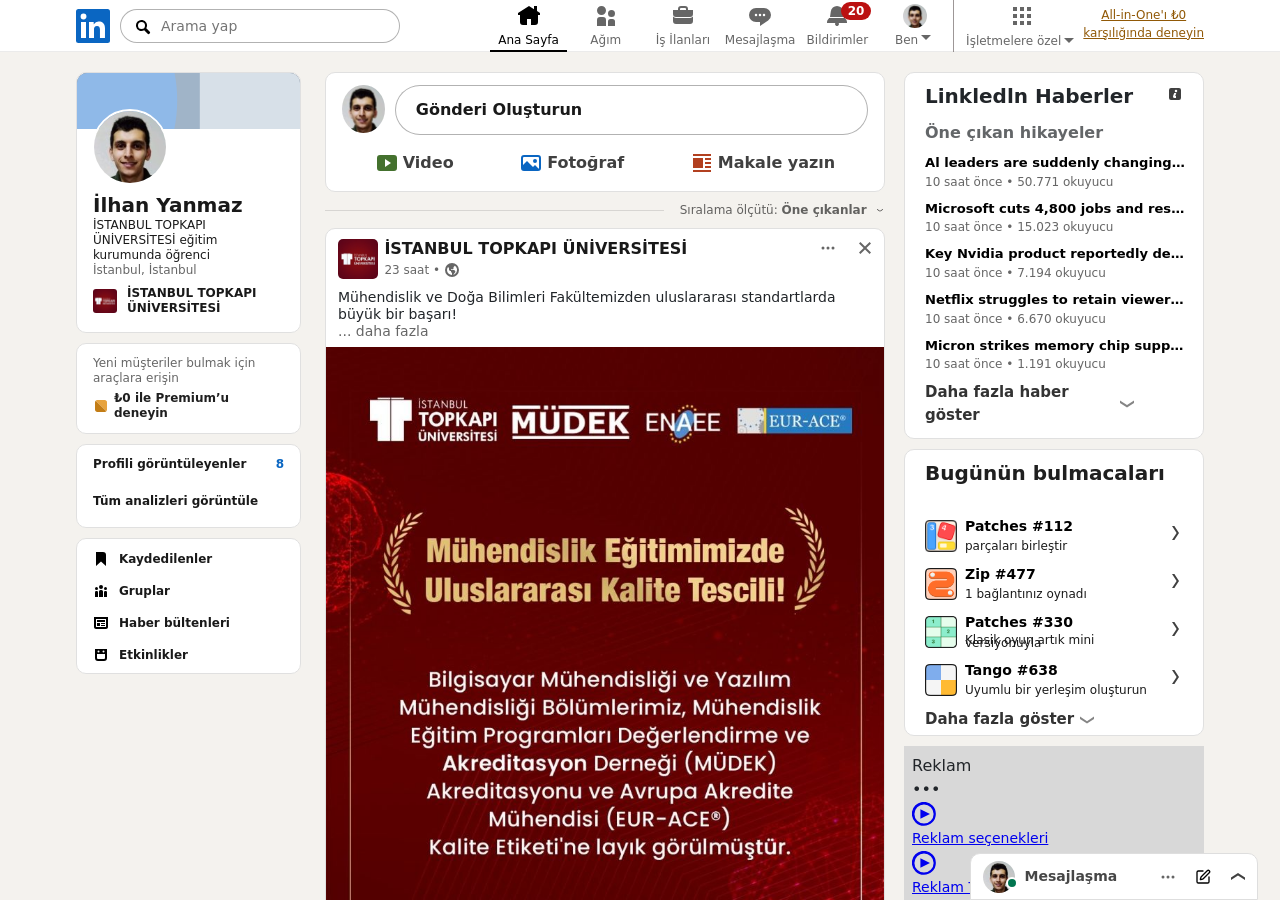
==== commit 5ade34f8: "4 tane butonun hover ozelliğini vermede kaldım. en alttaki gonderinin like iconunu yaptım." ====
--- a/index.html
+++ b/index.html
@@ -23,7 +23,7 @@
                     <a href="#"><img src="asses/linkledin.svg" alt=""></a>
                 </div>
                 <div class="navbar-div1-div2">
-                    <input type="text" placeholder="Arama yap">
+                    <input style="border-color: #0000004d;" type="text" placeholder="Arama yap">
                     <img src="asses/search.svg" alt="searchicon">
                 </div>
             </div>
@@ -441,17 +441,30 @@
                                         </a>
                                         <a style="text-align: start; width: fit-content;" href="#">
                                             <div class="col-6-div4-1-sol2">
-                                                <span style="font-weight: 600; color: #000000e6; font-size: 16px;">Europe Coding School
+                                                <span
+                                                    style="font-weight: 600; color: #000000e6; font-size: 16px;">Europe
+                                                    Coding School
                                                     <img src="asses/linkledn4.svg" alt="">
                                                 </span>
-                                                <span style="font-size: 12px; font-weight: 400; color: #00000099;">846 takipçi</span>
-                                                <span style="font-size: 12px; font-weight: 400; color: #00000099;">Tanıtılan içerik</span>
-                                            </div>
-                                        </a>
-                                    </div>
-                                    <a class="col-6-div4-1-sag-a"href="#">
+                                                <span style="font-size: 12px; font-weight: 400; color: #00000099;">846
+                                                    takipçi</span>
+                                                <span
+                                                    style="font-size: 12px; font-weight: 400; color: #00000099;">Tanıtılan
+                                                    içerik</span>
+                                            </div>
+                                        </a>
+                                    </div>
+                                    <a class="col-6-div4-1-sag-a" href="#">
                                         <div class="col-6-div4-1-sag">
-                                            <svg xmlns="http://www.w3.org/2000/svg" id="overflow-web-ios-small" fill="currentColor" data-supported-dps="16x16" viewBox="0 0 16 16" data-token-id="383" width="16" height="16" class="a4e72a0b b532df19 _751ee3fd fa5073c7 _2cb13027 de9960af" aria-hidden="true" data--h-bstatus="0OBSERVED"><path d="M3 9.5A1.5 1.5 0 1 1 4.5 8 1.5 1.5 0 0 1 3 9.5M11.5 8A1.5 1.5 0 1 0 13 6.5 1.5 1.5 0 0 0 11.5 8m-5 0A1.5 1.5 0 1 0 8 6.5 1.5 1.5 0 0 0 6.5 8" data--h-bstatus="0OBSERVED"></path></svg>
+                                            <svg xmlns="http://www.w3.org/2000/svg" id="overflow-web-ios-small"
+                                                fill="currentColor" data-supported-dps="16x16" viewBox="0 0 16 16"
+                                                data-token-id="383" width="16" height="16"
+                                                class="a4e72a0b b532df19 _751ee3fd fa5073c7 _2cb13027 de9960af"
+                                                aria-hidden="true" data--h-bstatus="0OBSERVED">
+                                                <path
+                                                    d="M3 9.5A1.5 1.5 0 1 1 4.5 8 1.5 1.5 0 0 1 3 9.5M11.5 8A1.5 1.5 0 1 0 13 6.5 1.5 1.5 0 0 0 11.5 8m-5 0A1.5 1.5 0 1 0 8 6.5 1.5 1.5 0 0 0 6.5 8"
+                                                    data--h-bstatus="0OBSERVED"></path>
+                                            </svg>
                                         </div>
                                     </a>
                                 </div>
@@ -462,8 +475,8 @@
                                         canlı yayın eğitim, dünya genelinde
                                     </span>
                                     <a style="width: fit-content;" href="#">
-                                        <span style="font-size: 14px;" class="col-6-div3-div2-span"
-                                            href="#">... daha fazla</span>
+                                        <span style="font-size: 14px;" class="col-6-div3-div2-span" href="#">... daha
+                                            fazla</span>
                                     </a>
                                 </div>
 
@@ -481,7 +494,8 @@
                                                 </div>
                                                 <!-- sol gonderinin alt kısmı yazı-->
                                                 <div class="image-under">
-                                                    <span style="font-weight: 600; font-size: 14px; color: #000000E6;">SAP
+                                                    <span
+                                                        style="font-weight: 600; font-size: 14px; color: #000000E6;">SAP
                                                         Fi
                                                         Eğitimi - Uluslararası Sertifikalı</span>
                                                 </div>
@@ -498,7 +512,8 @@
                                                 </div>
                                                 <!-- sag gonderinin alt kısmı yazı-->
                                                 <div class="image-under">
-                                                    <span style="font-weight: 600; font-size: 14px; color: #000000E6;">SAP
+                                                    <span
+                                                        style="font-weight: 600; font-size: 14px; color: #000000E6;">SAP
                                                         Fi
                                                         Eğitimi - Uluslararası Sertifikalı</span>
                                                 </div>
@@ -593,9 +608,13 @@
                                         </a>
                                         <a style="width: fit-content; text-align: start;" href="#">
                                             <div class="col-6-div4-4-2-sol-2">
-                                                <span style="color: #00000099; font-size: 12px;"><span style="font-weight: 600; font-size: 16px; color: #000000E6;">Hakan E.</span> • 3.+</span><br>
-                                                <span style="font-size: 12px; color: #00000099; opacity: 0.9;">Accouting</span><br>
-                                                <span style="font-size: 12px; opacity: 0.9; color: #00000099;">22 saat • Düzenlendi •
+                                                <span style="color: #00000099; font-size: 12px;"><span
+                                                        style="font-weight: 600; font-size: 16px; color: #000000E6;">Hakan
+                                                        E.</span> • 3.+</span><br>
+                                                <span
+                                                    style="font-size: 12px; color: #00000099; opacity: 0.9;">Accouting</span><br>
+                                                <span style="font-size: 12px; opacity: 0.9; color: #00000099;">22 saat •
+                                                    Düzenlendi •
                                                     <img src="asses/world.svg" alt="">
                                                 </span>
                                             </div>
@@ -606,7 +625,9 @@
                                             <div class="col-6-div4-4-2-sag1">
                                                 <img style="width: 16px; height: 16px;" src="asses/personadd.svg"
                                                     alt="">
-                                                <span style="font-size: 14px; color: #0A66C2; font-weight: 600;">Bağlantı kur</span>
+                                                <span
+                                                    style="font-size: 14px; color: #0A66C2; font-weight: 600;">Bağlantı
+                                                    kur</span>
                                             </div>
                                         </a>
                                     </div>
@@ -615,12 +636,12 @@
                                 <div class="col-6-div4-4-3">
                                     <span>Tüm İK süreci kapatılmalı</span><br>
                                     <span>Gençler iş beğenmiyor demezler artık.</span><br>
-                                    <a style="width: fit-content;" href="#">
-                                        <span>... daha fazla</span>
+                                    <a style="width: fit-content; " href="#">
+                                        <span class="col-6-div3-div2-span">... daha fazla</span>
                                     </a>
                                 </div>
                                 <!-- Gençler İs beğenmiyor image -->
-                                <a href="#">
+                                <a style="width: 100% !important;" href="#">
                                     <div class="col-6-div4-4-4">
                                         <img src="images/3.gonderi resimleri/gönderi.jpg" alt="">
                                     </div>
@@ -628,31 +649,58 @@
                                 <!-- buttons:like, comment, loops -->
                                 <div class="col-6-div4-4-5">
                                     <!-- button:like, comment -->
-                                    <div class="col-6-div4-4-5-sol">
-                                        <a style="width: fit-content;" href="#">
-                                            <button><img src="asses/like.svg" alt=""><span>782</span></button>
-                                        </a>
-                                        <a style="width: fit-content;" href="#">
-                                            <button><img src="asses/comment.svg" alt=""><span>1</span></button>
-                                        </a>
-                                        <a style="width: fit-content;" href="#">
-                                            <button><img src="asses/loop.svg" alt=""><span>40</span></button>
-                                        </a>
-                                        <a style="width: fit-content;" href="#">
-                                            <button><img src="asses/send.svg" alt=""></button>
+                                    <div class="col-6-div3-div4-sol">
+                                        <a style="width: fit-content;" href="#">
+                                            <div class="col-6-div3-div4-sol1">
+                                                <button class="iconcolor">
+                                                    <span>
+                                                        <svg xmlns="http://www.w3.org/2000/svg"
+                                                            id="thumbs-up-outline-small" fill="currentColor"
+                                                            aria-hidden="true" data-supported-dps="16x16"
+                                                            viewBox="0 0 16 16" data-token-id="289" width="16"
+                                                            height="16"
+                                                            class="a4e72a0b b532df19 _751ee3fd fa5073c7 _2cb13027 de9960af"
+                                                            data--h-bstatus="0OBSERVED">
+                                                            <path
+                                                                d="m12.91 7-2.25-2.57a8.2 8.2 0 0 1-1.5-2.55L9 1.37A2.08 2.08 0 0 0 7 0a2.08 2.08 0 0 0-2.06 2.08v1.17a5.8 5.8 0 0 0 .31 1.89l.28.86H2.38A1.47 1.47 0 0 0 1 7.47a1.45 1.45 0 0 0 .64 1.21 1.48 1.48 0 0 0-.37 2.06 1.54 1.54 0 0 0 .62.51h.05a1.6 1.6 0 0 0-.19.71A1.47 1.47 0 0 0 3 13.42v.1A1.46 1.46 0 0 0 4.4 15h4.83a5.6 5.6 0 0 0 2.48-.58l1-.42H14V7zM12 12.11l-1.19.52a3.6 3.6 0 0 1-1.58.37H5.1a.55.55 0 0 1-.53-.4l-.14-.48-.49-.21a.56.56 0 0 1-.34-.6l.09-.56-.42-.42a.56.56 0 0 1-.09-.68L3.55 9l-.4-.61A.28.28 0 0 1 3.3 8h5L7.14 4.51a4.2 4.2 0 0 1-.2-1.26V2.08A.09.09 0 0 1 7 2a.1.1 0 0 1 .08 0l.18.51a10 10 0 0 0 1.9 3.24l2.84 3z"
+                                                                data--h-bstatus="0OBSERVED"></path>
+                                                        </svg>
+                                                        <span>51</span>
+                                                    </span>
+                                                </button>
+
+                                            </div>
+                                        </a>
+                                        <a style="width: fit-content;" href="#">
+                                            <div class="col-6-div3-div4-sol1"><button><span>
+                                                        <img src="asses/comment.svg" alt="">
+                                                    </span></button>
+                                            </div>
+                                        </a>
+                                        <a style="width: fit-content;" href="#">
+                                            <div class="col-6-div3-div4-sol1"><button><span>
+                                                        <img src="asses/loop.svg" alt="">
+                                                        <span>3</span>
+                                                    </span></button>
+
+                                            </div>
+                                        </a>
+                                        <a style="width: fit-content;" href="#">
+                                            <div class="col-6-div3-div4-sol1"><button><span>
+                                                        <img src="asses/send.svg" alt="">
+                                                    </span></button>
+                                            </div>
                                         </a>
                                     </div>
                                     <!-- like, conguracation -->
                                     <div class="col-6-div3-div4-sag">
-                                        <a style="width: fit-content" href="#">
-                                            <button>
-                                                <span>
-                                                    <img src="asses/like2.svg" alt="">
-                                                    <img src="asses/conguralication.svg" alt="">
-                                                    <img src="asses/tuhafthink.svg" alt="">
-                                                </span>
-                                            </button>
-                                        </a>
+                                        <button>
+                                            <ul>
+                                                <li><img src="asses/like2.svg" alt=""></li>
+                                                <li><img src="asses/conguralication.svg" alt=""></li>
+                                                <li><img src="asses/tuhafthink.svg" alt=""></li>
+                                            </ul>
+                                        </button>
                                     </div>
                                 </div>
                                 <!-- bu gönderiyi yalnızca... -->
--- a/css/style.css
+++ b/css/style.css
@@ -408,11 +408,11 @@
 }
 
 .col-6-div3-div2-span {
-    color: #00000099;
+    color: #00000099 !important;
 }
 
 .col-6-div3-div2-span:hover {
-    color: #004182;
+    color: #004182 !important;
     text-decoration: underline;
 }
 
@@ -460,7 +460,7 @@
     align-items: center;
 }
 
-.col-6-div3-div4-sol1 span {
+.col-6-div3-div4-sol1 button span {
     font-size: 14px;
 }
 
@@ -756,22 +756,23 @@
 
 .col-6-div4-4-3 {
     padding: 4px 12px 8px;
-    line-height: 1.2;
+    line-height: 1.25;
 }
 
 .col-6-div4-4-3 span {
     font-size: 14px;
-}
-
-.col-6-div4-4-3 a span:hover {
-    color: blue;
-    text-decoration: underline;
+    color: #000000e6;
 }
 
 .col-6-div4-4-4 {
-    display: flex;
-    justify-content: center;
-}
+    max-width: 75% !important;
+    min-width: 0;
+} 
+
+/* .col-6-div4-4-4 img {
+    width:70% ;
+    height: auto;
+} */
 
 .col-6-div4-4-5 {
     display: flex;
@@ -1107,4 +1108,12 @@
 .sagtaraf a:hover {
     background-color: #00000014;
     border-radius: 50%;
+}
+
+.iconcolor {
+    color: #000000bf;
+}
+
+.iconcolor:hover {
+    color: #000000e6;
 }
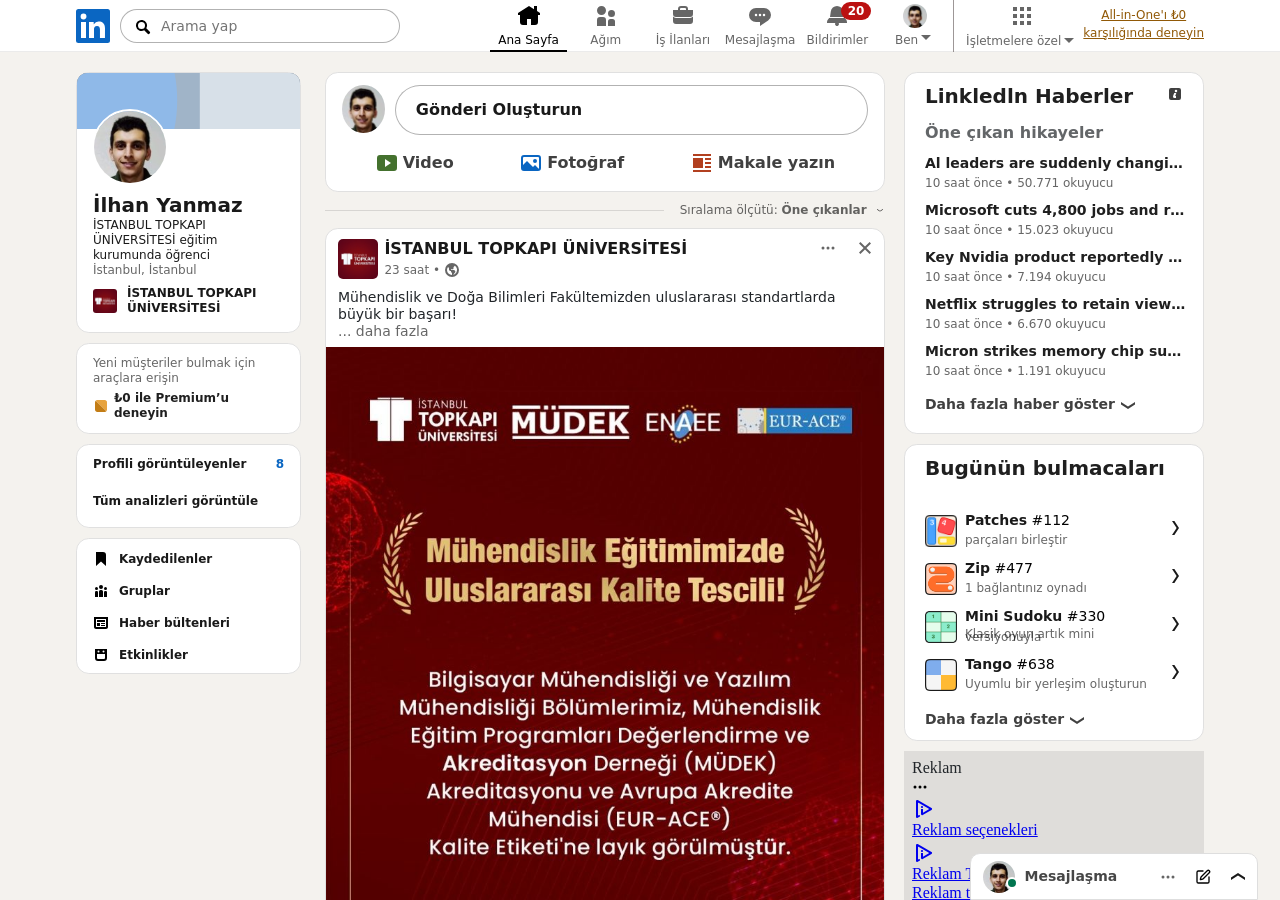
==== commit 635220ea: "responsive kısmındaki düzeltmeleri yap." ====
--- a/index.html
+++ b/index.html
@@ -386,7 +386,17 @@
                                             <div class="col-6-div3-div4-sol1">
                                                 <button>
                                                     <span>
-                                                        <img src="asses/like.svg" alt="">
+                                                        <svg xmlns="http://www.w3.org/2000/svg"
+                                                            id="thumbs-up-outline-small" fill="currentColor"
+                                                            aria-hidden="true" data-supported-dps="16x16"
+                                                            viewBox="0 0 16 16" data-token-id="289" width="16"
+                                                            height="16"
+                                                            class="a4e72a0b b532df19 _751ee3fd fa5073c7 _2cb13027 de9960af"
+                                                            data--h-bstatus="0OBSERVED">
+                                                            <path
+                                                                d="m12.91 7-2.25-2.57a8.2 8.2 0 0 1-1.5-2.55L9 1.37A2.08 2.08 0 0 0 7 0a2.08 2.08 0 0 0-2.06 2.08v1.17a5.8 5.8 0 0 0 .31 1.89l.28.86H2.38A1.47 1.47 0 0 0 1 7.47a1.45 1.45 0 0 0 .64 1.21 1.48 1.48 0 0 0-.37 2.06 1.54 1.54 0 0 0 .62.51h.05a1.6 1.6 0 0 0-.19.71A1.47 1.47 0 0 0 3 13.42v.1A1.46 1.46 0 0 0 4.4 15h4.83a5.6 5.6 0 0 0 2.48-.58l1-.42H14V7zM12 12.11l-1.19.52a3.6 3.6 0 0 1-1.58.37H5.1a.55.55 0 0 1-.53-.4l-.14-.48-.49-.21a.56.56 0 0 1-.34-.6l.09-.56-.42-.42a.56.56 0 0 1-.09-.68L3.55 9l-.4-.61A.28.28 0 0 1 3.3 8h5L7.14 4.51a4.2 4.2 0 0 1-.2-1.26V2.08A.09.09 0 0 1 7 2a.1.1 0 0 1 .08 0l.18.51a10 10 0 0 0 1.9 3.24l2.84 3z"
+                                                                data--h-bstatus="0OBSERVED"></path>
+                                                        </svg>
                                                         <span>51</span>
                                                     </span>
                                                 </button>
@@ -395,21 +405,48 @@
                                         </a>
                                         <a style="width: fit-content;" href="#">
                                             <div class="col-6-div3-div4-sol1"><button><span>
-                                                        <img src="asses/comment.svg" alt="">
+                                                        <svg xmlns="http://www.w3.org/2000/svg" id="comment-small"
+                                                            fill="currentColor" aria-hidden="true"
+                                                            data-supported-dps="16x16" viewBox="0 0 16 16"
+                                                            data-token-id="202" width="16" height="16"
+                                                            class="a4e72a0b b532df19 _751ee3fd fa5073c7 _2cb13027 de9960af"
+                                                            data--h-bstatus="0OBSERVED">
+                                                            <path
+                                                                d="M5 8h5v1H5zm11-.5v.08a6 6 0 0 1-2.75 5L8 16v-3H5.5A5.51 5.51 0 0 1 0 7.5 5.62 5.62 0 0 1 5.74 2h4.76A5.5 5.5 0 0 1 16 7.5m-2 0A3.5 3.5 0 0 0 10.5 4H5.74A3.62 3.62 0 0 0 2 7.5 3.53 3.53 0 0 0 5.5 11H10v1.33l2.17-1.39A4 4 0 0 0 14 7.58zM5 7h6V6H5z"
+                                                                data--h-bstatus="0OBSERVED"></path>
+                                                        </svg>
                                                     </span></button>
                                             </div>
                                         </a>
                                         <a style="width: fit-content;" href="#">
                                             <div class="col-6-div3-div4-sol1"><button><span>
-                                                        <img src="asses/loop.svg" alt="">
-                                                        <span>3</span>
+                                                        <svg xmlns="http://www.w3.org/2000/svg" id="repost-small"
+                                                            fill="currentColor" aria-hidden="true"
+                                                            data-supported-dps="16x16" viewBox="0 0 16 16"
+                                                            data-token-id="255" width="16" height="16"
+                                                            class="a4e72a0b b532df19 _751ee3fd fa5073c7 _2cb13027 de9960af"
+                                                            data--h-bstatus="0OBSERVED">
+                                                            <path
+                                                                d="M4 10H2V5c0-1.66 1.34-3 3-3h3.85L7.42 0h2.44L12 3 9.86 6H7.42l1.43-2H5c-.55 0-1 .45-1 1zm8-4v5c0 .55-.45 1-1 1H7.15l1.43-2H6.14L4 13l2.14 3h2.44l-1.43-2H11c1.66 0 3-1.34 3-3V6z"
+                                                                data--h-bstatus="0OBSERVED"></path>
+                                                        </svg>
+                                                        <span style="fill: currentColor;">3</span>
                                                     </span></button>
 
                                             </div>
                                         </a>
                                         <a style="width: fit-content;" href="#">
                                             <div class="col-6-div3-div4-sol1"><button><span>
-                                                        <img src="asses/send.svg" alt="">
+                                                        <svg xmlns="http://www.w3.org/2000/svg"
+                                                            id="send-privately-small" fill="currentColor"
+                                                            aria-hidden="true" data-rtl="true"
+                                                            data-supported-dps="16x16" viewBox="0 0 16 16"
+                                                            data-token-id="232" width="16" height="16"
+                                                            class="a4e72a0b b532df19 _751ee3fd fa5073c7 _2cb13027 de9960af"
+                                                            data--h-bstatus="0OBSERVED">
+                                                            <path d="M14 2 0 6.67l5 2.64 5.67-3.98L6.7 11l2.63 5z"
+                                                                data--h-bstatus="0OBSERVED"></path>
+                                                        </svg>
                                                     </span></button>
                                             </div>
                                         </a>
@@ -533,26 +570,58 @@
                                     <!-- like, commit, loop, send -->
                                     <div class="col-6-div4-3-alt-sol">
                                         <a style="width: fit-content;" href="#">
+                                            <button class="iconlar">
+                                                <svg xmlns="http://www.w3.org/2000/svg" id="thumbs-up-outline-small"
+                                                    fill="currentColor" aria-hidden="true" data-supported-dps="16x16"
+                                                    viewBox="0 0 16 16" data-token-id="289" width="16" height="16"
+                                                    class="a4e72a0b b532df19 _751ee3fd fa5073c7 _2cb13027 de9960af"
+                                                    data--h-bstatus="0OBSERVED">
+                                                    <path
+                                                        d="m12.91 7-2.25-2.57a8.2 8.2 0 0 1-1.5-2.55L9 1.37A2.08 2.08 0 0 0 7 0a2.08 2.08 0 0 0-2.06 2.08v1.17a5.8 5.8 0 0 0 .31 1.89l.28.86H2.38A1.47 1.47 0 0 0 1 7.47a1.45 1.45 0 0 0 .64 1.21 1.48 1.48 0 0 0-.37 2.06 1.54 1.54 0 0 0 .62.51h.05a1.6 1.6 0 0 0-.19.71A1.47 1.47 0 0 0 3 13.42v.1A1.46 1.46 0 0 0 4.4 15h4.83a5.6 5.6 0 0 0 2.48-.58l1-.42H14V7zM12 12.11l-1.19.52a3.6 3.6 0 0 1-1.58.37H5.1a.55.55 0 0 1-.53-.4l-.14-.48-.49-.21a.56.56 0 0 1-.34-.6l.09-.56-.42-.42a.56.56 0 0 1-.09-.68L3.55 9l-.4-.61A.28.28 0 0 1 3.3 8h5L7.14 4.51a4.2 4.2 0 0 1-.2-1.26V2.08A.09.09 0 0 1 7 2a.1.1 0 0 1 .08 0l.18.51a10 10 0 0 0 1.9 3.24l2.84 3z"
+                                                        data--h-bstatus="0OBSERVED"></path>
+                                                </svg>
+                                                <span style="fill: currentColor;">23</span>
+                                            </button>
+                                        </a>
+                                        <a style="width: fit-content;" href="#">
                                             <button>
-                                                <img src="asses/like.svg" alt="">
-                                                <span>23</span>
+                                                <svg xmlns="http://www.w3.org/2000/svg" id="comment-small"
+                                                    fill="currentColor" aria-hidden="true" data-supported-dps="16x16"
+                                                    viewBox="0 0 16 16" data-token-id="202" width="16" height="16"
+                                                    class="a4e72a0b b532df19 _751ee3fd fa5073c7 _2cb13027 de9960af"
+                                                    data--h-bstatus="0OBSERVED">
+                                                    <path
+                                                        d="M5 8h5v1H5zm11-.5v.08a6 6 0 0 1-2.75 5L8 16v-3H5.5A5.51 5.51 0 0 1 0 7.5 5.62 5.62 0 0 1 5.74 2h4.76A5.5 5.5 0 0 1 16 7.5m-2 0A3.5 3.5 0 0 0 10.5 4H5.74A3.62 3.62 0 0 0 2 7.5 3.53 3.53 0 0 0 5.5 11H10v1.33l2.17-1.39A4 4 0 0 0 14 7.58zM5 7h6V6H5z"
+                                                        data--h-bstatus="0OBSERVED"></path>
+                                                </svg>
+                                                <span style="fill: currentColor;">1</span>
                                             </button>
                                         </a>
                                         <a style="width: fit-content;" href="#">
                                             <button>
-                                                <img src="asses/comment.svg" alt="">
-                                                <span>1</span>
+                                                <svg xmlns="http://www.w3.org/2000/svg" id="repost-small"
+                                                    fill="currentColor" aria-hidden="true" data-supported-dps="16x16"
+                                                    viewBox="0 0 16 16" data-token-id="255" width="16" height="16"
+                                                    class="a4e72a0b b532df19 _751ee3fd fa5073c7 _2cb13027 de9960af"
+                                                    data--h-bstatus="0OBSERVED">
+                                                    <path
+                                                        d="M4 10H2V5c0-1.66 1.34-3 3-3h3.85L7.42 0h2.44L12 3 9.86 6H7.42l1.43-2H5c-.55 0-1 .45-1 1zm8-4v5c0 .55-.45 1-1 1H7.15l1.43-2H6.14L4 13l2.14 3h2.44l-1.43-2H11c1.66 0 3-1.34 3-3V6z"
+                                                        data--h-bstatus="0OBSERVED"></path>
+                                                </svg>
+
                                             </button>
                                         </a>
                                         <a style="width: fit-content;" href="#">
                                             <button>
-                                                <img src="asses/loop.svg" alt="">
-
-                                            </button>
-                                        </a>
-                                        <a style="width: fit-content;" href="#">
-                                            <button>
-                                                <img src="asses/send.svg" alt="">
+                                                <svg xmlns="http://www.w3.org/2000/svg" id="send-privately-small"
+                                                    fill="currentColor" aria-hidden="true" data-rtl="true"
+                                                    data-supported-dps="16x16" viewBox="0 0 16 16" data-token-id="232"
+                                                    width="16" height="16"
+                                                    class="a4e72a0b b532df19 _751ee3fd fa5073c7 _2cb13027 de9960af"
+                                                    data--h-bstatus="0OBSERVED">
+                                                    <path d="M14 2 0 6.67l5 2.64 5.67-3.98L6.7 11l2.63 5z"
+                                                        data--h-bstatus="0OBSERVED"></path>
+                                                </svg>
                                             </button>
                                         </a>
                                     </div>
@@ -665,29 +734,57 @@
                                                                 d="m12.91 7-2.25-2.57a8.2 8.2 0 0 1-1.5-2.55L9 1.37A2.08 2.08 0 0 0 7 0a2.08 2.08 0 0 0-2.06 2.08v1.17a5.8 5.8 0 0 0 .31 1.89l.28.86H2.38A1.47 1.47 0 0 0 1 7.47a1.45 1.45 0 0 0 .64 1.21 1.48 1.48 0 0 0-.37 2.06 1.54 1.54 0 0 0 .62.51h.05a1.6 1.6 0 0 0-.19.71A1.47 1.47 0 0 0 3 13.42v.1A1.46 1.46 0 0 0 4.4 15h4.83a5.6 5.6 0 0 0 2.48-.58l1-.42H14V7zM12 12.11l-1.19.52a3.6 3.6 0 0 1-1.58.37H5.1a.55.55 0 0 1-.53-.4l-.14-.48-.49-.21a.56.56 0 0 1-.34-.6l.09-.56-.42-.42a.56.56 0 0 1-.09-.68L3.55 9l-.4-.61A.28.28 0 0 1 3.3 8h5L7.14 4.51a4.2 4.2 0 0 1-.2-1.26V2.08A.09.09 0 0 1 7 2a.1.1 0 0 1 .08 0l.18.51a10 10 0 0 0 1.9 3.24l2.84 3z"
                                                                 data--h-bstatus="0OBSERVED"></path>
                                                         </svg>
-                                                        <span>51</span>
+                                                        <span>782</span>
                                                     </span>
                                                 </button>
 
                                             </div>
                                         </a>
                                         <a style="width: fit-content;" href="#">
-                                            <div class="col-6-div3-div4-sol1"><button><span>
-                                                        <img src="asses/comment.svg" alt="">
+                                            <div class="col-6-div3-div4-sol1"><button class="iconcolor"><span>
+                                                        <svg xmlns="http://www.w3.org/2000/svg" id="comment-small"
+                                                            fill="currentColor" aria-hidden="true"
+                                                            data-supported-dps="16x16" viewBox="0 0 16 16"
+                                                            data-token-id="202" width="16" height="16"
+                                                            class="a4e72a0b b532df19 _751ee3fd fa5073c7 _2cb13027 de9960af"
+                                                            data--h-bstatus="0OBSERVED">
+                                                            <path
+                                                                d="M5 8h5v1H5zm11-.5v.08a6 6 0 0 1-2.75 5L8 16v-3H5.5A5.51 5.51 0 0 1 0 7.5 5.62 5.62 0 0 1 5.74 2h4.76A5.5 5.5 0 0 1 16 7.5m-2 0A3.5 3.5 0 0 0 10.5 4H5.74A3.62 3.62 0 0 0 2 7.5 3.53 3.53 0 0 0 5.5 11H10v1.33l2.17-1.39A4 4 0 0 0 14 7.58zM5 7h6V6H5z"
+                                                                data--h-bstatus="0OBSERVED"></path>
+                                                        </svg>
+                                                        <span>1</span>
                                                     </span></button>
                                             </div>
                                         </a>
                                         <a style="width: fit-content;" href="#">
-                                            <div class="col-6-div3-div4-sol1"><button><span>
-                                                        <img src="asses/loop.svg" alt="">
-                                                        <span>3</span>
+                                            <div class="col-6-div3-div4-sol1"><button class="iconcolor"><span>
+                                                        <svg xmlns="http://www.w3.org/2000/svg" id="repost-small"
+                                                            fill="currentColor" aria-hidden="true"
+                                                            data-supported-dps="16x16" viewBox="0 0 16 16"
+                                                            data-token-id="255" width="16" height="16"
+                                                            class="a4e72a0b b532df19 _751ee3fd fa5073c7 _2cb13027 de9960af"
+                                                            data--h-bstatus="0OBSERVED">
+                                                            <path
+                                                                d="M4 10H2V5c0-1.66 1.34-3 3-3h3.85L7.42 0h2.44L12 3 9.86 6H7.42l1.43-2H5c-.55 0-1 .45-1 1zm8-4v5c0 .55-.45 1-1 1H7.15l1.43-2H6.14L4 13l2.14 3h2.44l-1.43-2H11c1.66 0 3-1.34 3-3V6z"
+                                                                data--h-bstatus="0OBSERVED"></path>
+                                                        </svg>
+                                                        <span>40</span>
                                                     </span></button>
 
                                             </div>
                                         </a>
                                         <a style="width: fit-content;" href="#">
-                                            <div class="col-6-div3-div4-sol1"><button><span>
-                                                        <img src="asses/send.svg" alt="">
+                                            <div class="col-6-div3-div4-sol1"><button class="iconcolor"><span>
+                                                        <svg xmlns="http://www.w3.org/2000/svg"
+                                                            id="send-privately-small" fill="currentColor"
+                                                            aria-hidden="true" data-rtl="true"
+                                                            data-supported-dps="16x16" viewBox="0 0 16 16"
+                                                            data-token-id="232" width="16" height="16"
+                                                            class="a4e72a0b b532df19 _751ee3fd fa5073c7 _2cb13027 de9960af"
+                                                            data--h-bstatus="0OBSERVED">
+                                                            <path d="M14 2 0 6.67l5 2.64 5.67-3.98L6.7 11l2.63 5z"
+                                                                data--h-bstatus="0OBSERVED"></path>
+                                                        </svg>
                                                     </span></button>
                                             </div>
                                         </a>
@@ -720,11 +817,20 @@
                             <div class="linkedin-card col-4-div1">
                                 <!-- linkledin haberler ve uyarı ikonu-->
                                 <div class="col-4-div1-1">
-                                    <span style="font-weight: 600; font-size: 20px; font-style: normal;">Linkledln
+                                    <span
+                                        style="font-weight: 600; font-size: 20px; font-style: normal; color: #1f1f1f;">Linkledln
                                         Haberler</span>
                                     <a style="width: fit-content;" href="">
                                         <div style="width: 32px; height: 32px; text-align: center;">
-                                            <img src="asses/uyari.svg" alt="">
+                                            <svg xmlns="http://www.w3.org/2000/svg" id="signal-notice-small"
+                                                fill="currentColor" aria-hidden="true" data-supported-dps="16x16"
+                                                viewBox="0 0 16 16" data-token-id="53" width="16" height="16"
+                                                class="a4e72a0b b532df19 _751ee3fd fa5073c7 _2cb13027 de9960af"
+                                                data--h-bstatus="0OBSERVED">
+                                                <path
+                                                    d="M12 2H4a2 2 0 0 0-2 2v8a2 2 0 0 0 2 2h8a2 2 0 0 0 2-2V4a2 2 0 0 0-2-2m-3 8v2H7.5A1.5 1.5 0 0 1 6 10.5a1.6 1.6 0 0 1 .1-.5l1.08-3h2.13l-1.09 3zm0-3.75A1.25 1.25 0 1 1 10.25 5 1.25 1.25 0 0 1 9 6.25"
+                                                    data--h-bstatus="0OBSERVED"></path>
+                                            </svg>
                                         </div>
                                     </a>
                                 </div>
@@ -775,8 +881,15 @@
 
                                 <div class="col-4-div1-8">
                                     <a href="#">
-                                        <span>Daha fazla haber göster</span>
-                                        <img src="asses/ters-ucgen2.svg" alt="">
+                                        <span style="fill: currentColor;">Daha fazla haber göster</span>
+                                        <svg xmlns="http://www.w3.org/2000/svg" id="chevron-down-small"
+                                            fill="currentColor" aria-hidden="true" data-supported-dps="16x16"
+                                            viewBox="0 0 16 16" data-token-id="211" width="16" height="16"
+                                            class="a4e72a0b b532df19 _751ee3fd fa5073c7 _2cb13027 de9960af"
+                                            data--h-bstatus="0OBSERVED">
+                                            <path d="m1 5 7 4.61L15 5v2.39L8 12 1 7.39z" data--h-bstatus="0OBSERVED">
+                                            </path>
+                                        </svg>
                                     </a>
                                 </div>
                             </div>
@@ -792,11 +905,11 @@
                                         <div class="game1">
                                             <img src="images/Patches.png" alt="">
                                             <div style="line-height:0.3">
-                                                <span
-                                                    style="line-height:0.9; font-size: 14px; font-weight: 600;">Patches
+                                                <span style="line-height:0.8; font-size: 14px;"><strong
+                                                        style="color: #000000E6; font-size: 14px; font-weight: 600;">Patches</strong>
                                                     #112</span><br>
                                                 <span style="font-size:
-                                                12px; opacity: 0.9;">parçaları birleştir</span>
+                                                12px; color: #00000099;">parçaları birleştir</span>
                                             </div>
 
                                         </div>
@@ -810,9 +923,11 @@
                                         <div class="game1">
                                             <img src="images/Zip.png" alt="">
                                             <div style="line-height:0.3">
-                                                <span style="line-height:0.9; font-size: 14px; font-weight: 600;">Zip
+                                                <span style="line-height:0.8; font-size: 14px;"><strong
+                                                        style="color: #000000E6; font-size: 14px; font-weight: 600;">Zip</strong>
                                                     #477</span><br>
-                                                <span style="font-size: 12px; opacity: 0.9;">1 bağlantınız oynadı</span>
+                                                <span style="font-size:
+                                                12px; color: #00000099;">1 bağlantınız oynadı</span>
                                             </div>
 
                                         </div>
@@ -826,11 +941,12 @@
                                         <div class="game1">
                                             <img src="images/mini-sudoku.png" alt="">
                                             <div style="line-height:0.3">
-                                                <span
-                                                    style="line-height:0.9; font-size: 14px; font-weight: 600;">Patches
+                                                <span style="line-height:0.8; font-size: 14px;"><strong
+                                                        style="color: #000000E6; font-size: 14px; font-weight: 600;">Mini
+                                                        Sudoku</strong>
                                                     #330</span><br>
-                                                <span style="font-size: 12px; opacity: 0.9;">Klasik oyun artık mini
-                                                    versiyonuyla</span>
+                                                <span style="font-size:
+                                                12px; color: #00000099;">Klasik oyun artık mini versiyonuyla</span>
                                             </div>
 
                                         </div>
@@ -844,10 +960,11 @@
                                         <div class="game1">
                                             <img src="images/Tango.png" alt="">
                                             <div style="line-height:0.3">
-                                                <span style="line-height:0.9; font-size: 14px; font-weight: 600;">Tango
+                                                <span style="line-height:0.8; font-size: 14px;"><strong
+                                                        style="color: #000000E6; font-size: 14px; font-weight: 600;">Tango</strong>
                                                     #638</span><br>
-                                                <span style="font-size: 12px; opacity: 0.9;">Uyumlu bir yerleşim
-                                                    oluşturun</span>
+                                                <span style="font-size:
+                                                12px; color: #00000099;">Uyumlu bir yerleşim oluşturun</span>
                                             </div>
 
                                         </div>
@@ -857,9 +974,16 @@
                                     </div>
                                 </a>
                                 <div class="col-4-div1-8">
-                                    <a id="etiketa" href="#">
-                                        <span>Daha fazla göster</span>
-                                        <img src="asses/ters-ucgen2.svg" alt="">
+                                    <a href="#">
+                                        <span style="fill: currentColor;">Daha fazla göster</span>
+                                        <svg xmlns="http://www.w3.org/2000/svg" id="chevron-down-small"
+                                            fill="currentColor" aria-hidden="true" data-supported-dps="16x16"
+                                            viewBox="0 0 16 16" data-token-id="211" width="16" height="16"
+                                            class="a4e72a0b b532df19 _751ee3fd fa5073c7 _2cb13027 de9960af"
+                                            data--h-bstatus="0OBSERVED">
+                                            <path d="m1 5 7 4.61L15 5v2.39L8 12 1 7.39z" data--h-bstatus="0OBSERVED">
+                                            </path>
+                                        </svg>
                                     </a>
                                 </div>
 
@@ -868,44 +992,54 @@
                                 <!-- reklam -->
                                 <div class="col-4-div3">
                                     <div class="col-4-div3-div1">
-                                        <p style="margin: 0; font-size: 16px;">Reklam</p>
+                                        <p style="margin: 0; font-size: 16px; font-family: 'Times New Roman';">Reklam
+                                        </p>
                                     </div>
                                     <div class="col-4-div3-div1">
-                                        <span>•••</span>
+                                        <svg viewBox="0 0 16 16" width="16" height="16"
+                                            xmlns="http://www.w3.org/2000/svg" data--h-bstatus="0OBSERVED">
+                                            <title data--h-bstatus="0OBSERVED">overflow-web-small</title>
+                                            <g data--h-bstatus="0OBSERVED">
+                                                <g data--h-bstatus="0OBSERVED">
+                                                    <path
+                                                        d="M3,9.5A1.5,1.5,0,1,1,4.5,8,1.5,1.5,0,0,1,3,9.5ZM11.5,8A1.5,1.5,0,1,0,13,6.5,1.5,1.5,0,0,0,11.5,8Zm-5,0A1.5,1.5,0,1,0,8,6.5,1.5,1.5,0,0,0,6.5,8Z"
+                                                        data--h-bstatus="0OBSERVED"></path>
+                                                </g>
+                                            </g>
+                                        </svg>
                                     </div>
                                     <div class="col-4-div3-div1">
-                                        <a href="#">
-                                            <img src="asses/play-outline-svgrepo-com.svg" alt="">
+                                        <a class="uyari-reklam" href="#">
+                                            <svg data-name="Layer 1" width="24" height="24" viewBox="0 0 24 24"
+                                                style="fill: currentColor" class="social-icon"
+                                                data--h-bstatus="0OBSERVED">
+                                                <path
+                                                    d="M10,11.1A1.1,1.1,0,1,1,11.1,10,1.1,1.1,0,0,1,10,11.1Zm9.5,0-13.8-8A1.1,1.1,0,0,0,5.1,3,1.1,1.1,0,0,0,4,4.1V19.9A1.1,1.1,0,0,0,5.1,21a1.1,1.1,0,0,0,.57-0.2l1.9-1.1A0.9,0.9,0,0,0,8,19H8a0.9,0.9,0,0,0-1.3-.76l-0.1.08A0.4,0.4,0,0,1,6,18V6a0.4,0.4,0,0,1,.54-0.3l10.3,6.1a0.3,0.3,0,0,1,0,.52L11,15.7V12H9v5a1.1,1.1,0,0,0,1.7,1l8.8-5.1A1,1,0,0,0,19.5,11.1Z"
+                                                    data--h-bstatus="0OBSERVED"></path>
+                                            </svg>
+                                            <span style="text-decoration: underline; color: currentColor;">Reklam
+                                                seçenekleri</span>
                                         </a>
                                     </div>
                                     <div class="col-4-div3-div1">
-                                        <a href="#">
-                                            <span
-                                                style="font-size: 14px; text-decoration: underline; color: #0000ee;">Reklam
-                                                seçenekleri</span>
+                                        <a class="uyari-reklam" href="#">
+                                            <svg data-name="Layer 1" width="24" height="24" viewBox="0 0 24 24"
+                                                style="fill: currentColor" class="social-icon"
+                                                data--h-bstatus="0OBSERVED">
+                                                <path
+                                                    d="M10,11.1A1.1,1.1,0,1,1,11.1,10,1.1,1.1,0,0,1,10,11.1Zm9.5,0-13.8-8A1.1,1.1,0,0,0,5.1,3,1.1,1.1,0,0,0,4,4.1V19.9A1.1,1.1,0,0,0,5.1,21a1.1,1.1,0,0,0,.57-0.2l1.9-1.1A0.9,0.9,0,0,0,8,19H8a0.9,0.9,0,0,0-1.3-.76l-0.1.08A0.4,0.4,0,0,1,6,18V6a0.4,0.4,0,0,1,.54-0.3l10.3,6.1a0.3,0.3,0,0,1,0,.52L11,15.7V12H9v5a1.1,1.1,0,0,0,1.7,1l8.8-5.1A1,1,0,0,0,19.5,11.1Z"
+                                                    data--h-bstatus="0OBSERVED"></path>
+                                            </svg>
+                                            <span style="text-decoration: underline; color: currentColor;">Reklam
+                                                Tercihleri</span>
+                                            <span style="text-decoration: underline; color: currentColor;">Reklam
+                                                tercihlerinizi yönetin</span>
                                         </a>
                                     </div>
                                     <div class="col-4-div3-div1">
-                                        <a href="#">
-                                            <img src="asses/play-outline-svgrepo-com.svg" alt="">
-                                        </a>
-                                    </div>
-                                    <div class="col-4-div3-div1">
-                                        <a href="#">
-                                            <span
-                                                style="font-size: 14px; text-decoration: underline; color: #0000ee;">Reklam
-                                                Tercihleri</span>
-                                        </a>
-                                    </div>
-                                    <div class="col-4-div3-div1">
-                                        <a href="#">
-                                            <span
-                                                style="font-size: 14px; text-decoration: underline; color: #0000ee;">Reklam
-                                                tercihlerinizi yönetin</span>
-                                        </a>
-                                    </div>
-                                    <div class="col-4-div3-div1">
-                                        <h2 style="font-size: 24px; font-weight: 600; margin: 20px 0;">Premium
+                                        <h2
+                                            style="font-family: 'Times New Roman'; font-size: 24px; font-weight: 600; margin: 20px 0;">
+                                            Premium
                                             subscribes
                                             who use AI receive 4x more recruiter views</h2>
                                     </div>
@@ -945,11 +1079,19 @@
                                             </a>
                                         </div>
 
-
                                     </div>
                                     <div class="footer-2">
-                                        <img src="asses/linkledin3.svg" alt="">
-                                        <span style="font-size: 13px;">Linkledln Corporation © 2026</span>
+                                        <svg xmlns="http://www.w3.org/2000/svg" id="linkedin-logo-xxsmall" width="56"
+                                            height="14" fill="#0A66C2
+                                            " aria-hidden="true" data-supported-dps="56x14" viewBox="0 0 56 14" data-token-id="297"
+                                            class="a4e72a0b b532df19 _5852b592"
+                                            style="width: 56px; min-width: 56px; height: 14px; min-height: 14px;"
+                                            data--h-bstatus="0OBSERVED">
+                                            <path
+                                                d="m22.1 8.2 3.09 3.8h-2.44L20 8.51V12h-2V2h2v5.88L22.54 5h2.55zm-8-3.4A2.71 2.71 0 0 0 11.89 6V5H10v7h2V8.73a1.74 1.74 0 0 1 1.66-1.93C14.82 6.8 15 7.94 15 8.73V12h2V8.29c0-2.2-.73-3.49-2.86-3.49zM32 8.66a4 4 0 0 1 0 .44h-5.25v.07a1.79 1.79 0 0 0 1.83 1.43 2.5 2.5 0 0 0 1.84-.69l1.33 1a4.3 4.3 0 0 1-3.25 1.29 3.49 3.49 0 0 1-3.7-3.75 3.58 3.58 0 0 1 3.76-3.65C30.44 4.8 32 6.13 32 8.66m-1.86-.86a1.46 1.46 0 0 0-1.59-1.4 1.64 1.64 0 0 0-1.8 1.4zM2 2H0v10h6v-2H2zm36 0h2v10h-1.89v-.7a2.44 2.44 0 0 1-2 .9 3.41 3.41 0 0 1-3.31-3.7 3.36 3.36 0 0 1 3.3-3.7 2.62 2.62 0 0 1 1.9.7zm.15 6.5a1.63 1.63 0 0 0-1.62-1.85A1.76 1.76 0 0 0 34.9 8.5a1.76 1.76 0 0 0 1.63 1.85 1.63 1.63 0 0 0 1.62-1.85M8 1.8A1.27 1.27 0 0 0 6.75 3a1.25 1.25 0 0 0 2.5 0A1.27 1.27 0 0 0 8 1.8M7 12h2V5H7zM56 1v12a1 1 0 0 1-1 1H43a1 1 0 0 1-1-1V1a1 1 0 0 1 1-1h12a1 1 0 0 1 1 1M46 5h-2v7h2zm.25-2a1.25 1.25 0 0 0-2.5 0 1.25 1.25 0 0 0 2.5 0M54 8.29c0-2.2-.73-3.49-2.86-3.49A2.71 2.71 0 0 0 48.89 6V5H47v7h2V8.73a1.74 1.74 0 0 1 1.66-1.93C51.82 6.8 52 7.94 52 8.73V12h2z"
+                                                class="background-mercado" data--h-bstatus="0OBSERVED"></path>
+                                        </svg>
+                                        <span style="font-size: 12px; margin: 0 8px; color: #000000E6;">Linkledln Corporation © 2026</span>
                                     </div>
                                 </div>
                             </div>
--- a/css/style.css
+++ b/css/style.css
@@ -201,12 +201,12 @@
 }
 
 /* Container'ın Bootstrap tarafından 1320px yapılmasını engellemek için */
-.container {
+/* .container {
     max-width: 1128px !important;
     width: 100% !important;
     margin: 0 auto !important;
     padding: 0 16px;
-}
+} */
 
 /* 3 Sütunun Masaüstü Grid Düzeni */
 .row {
@@ -225,7 +225,7 @@
 
 
 .linkedin-card {
-    border-radius: 10px;
+    border-radius: 0.8rem;
     background-color: #ffffff;
     width: 100%;
     border: 1px solid #e0e0e0;
@@ -458,10 +458,19 @@
     background-color: #ffffff;
     display: flex;
     align-items: center;
+    color: #000000bf;
+}
+
+.col-6-div3-div4-sol1 button:hover {
+    color: #000000e6;
 }
 
 .col-6-div3-div4-sol1 button span {
     font-size: 14px;
+    display: flex;
+    align-items: center;
+    gap: 2px;
+    font-weight: 600;
 }
 
 .col-6-div3-div4-sag {
@@ -644,16 +653,17 @@
     width: 45px;
     height: 30px;
     justify-content: center;
+    color: #000000bf;
 }
 
 .col-6-div4-3-alt-sol button:hover {
     background-color: #f3f3f3;
     border-radius: 5px;
+    color:#000000e6;
 }
 
 .col-6-div4-3-alt-sol button span {
     font-weight: 600;
-    opacity: 0.7;
 
 }
 
@@ -835,9 +845,14 @@
     justify-content: space-between;
 }
 
+.col-4-div1-1 a div {
+    color: #000000bf; 
+}
+
 .col-4-div1-1 a div:hover {
-    background-color: #f3f3f3;
-    border-radius: 10px;
+    background-color: #8c8c8c1a;
+    border-radius: 50%;
+    color: #000000e6;
 }
 
 .col-4-div1-2 {
@@ -855,11 +870,12 @@
 .col-4-div1-3 {
     font-size: 14px;
     font-weight: 600;
-    opacity: 1;
+    font-style: normal;
     width: 100%;
     min-width: 0;
     justify-items: start;
     display: grid;
+    color: #1F1F1F;
 }
 
 .col-4-div1-3 span {
@@ -871,11 +887,14 @@
 }
 
 .etiketaa:hover {
-    background-color: #eeecec;
+    background-color: #8c8c8c33
+;
 }
 
 .col-4-div1-3 span:nth-child(1) {
-    font-size: 13.1px;
+    font-size: 14px;
+    font-style: normal;
+    font-weight: 600;
 }
 
 
@@ -886,32 +905,35 @@
 }
 
 .col-4-div1-8 {
-    padding: 4px 16px 4px 20px;
+    padding: 4px 16px 4px 12px;
     display: flex;
     gap: 5px;
     font-size: 15px;
     font-weight: 600;
-    opacity: 0.8;
 }
 
 .col-4-div1-8 a {
     display: flex;
+    align-items: center;
     gap: 5px;
-    width: 80%;
+    width: fit-content;
+    padding-inline: 8px;
+    padding-block: 6px;
+    font-weight: 600;
+    font-size: 14px;
+    color: #000000bf;
 }
 
 .col-4-div1-8 a:hover {
-    background-color: #eeecec;
+    background-color: #8c8c8c1a;
+    border-radius: 4px;
+    color: #000000e6;
 }
 
 
 
 .col-4-div1-game-a:hover {
-    background-color: #eeecec;
-}
-
-#etiketa {
-    width: 65%;
+    background-color:#8c8c8c33;
 }
 
 .col-4-div2-games {
@@ -948,14 +970,31 @@
 
 .col-4-div3 {
     padding: 8px 16px 0 8px;
-    background-color: rgb(216, 216, 216);
-    width: 100%;
-    max-width: 300px;
+    background-color: #8c8c8c33;
+    width: 300px;
+    height: 252px;
     box-sizing: border-box;
+    overflow: hidden;
+}
+
+.col-4-div3-div1 {
+    line-height: 1.15;
 }
 
 .col-4-div3-div1 a {
-    display: inline;
+    color: #0000ee;
+    font-family: 'Times New Roman';
+    font-size: 16px;
+}
+
+.uyari-reklam{
+    justify-items: start;
+    padding: 1px 0;
+    color: #0000ee;
+}
+
+.uyari-reklam:active{
+    color: red;
 }
 
 .footer {
@@ -965,13 +1004,24 @@
 
 .footer-1 {
     font-size: 12px;
-    opacity: 0.8;
-    line-height: 2;
+    line-height: 1.55;
+}
+
+.footer-1 a span {
+    color: #00000099;
 }
 
 .footer-1-1 {
     display: flex;
-    opacity: 0.8;
+    justify-content: center;
+}
+
+.footer-1-1 a {
+    width: fit-content;
+    margin-inline-end: 8px;
+    margin-inline-start: 8px;
+    margin-block-end: 4px;
+    margin-block-start: 4px;
 }
 
 .footer-1-2 {
@@ -981,7 +1031,8 @@
 
 .footer-2 {
     display: flex;
-    justify-content: space-evenly;
+    justify-content: center;
+    align-items: center;
 }
 
 .col-2,
@@ -1112,6 +1163,7 @@
 
 .iconcolor {
     color: #000000bf;
+    font-weight: 600;
 }
 
 .iconcolor:hover {
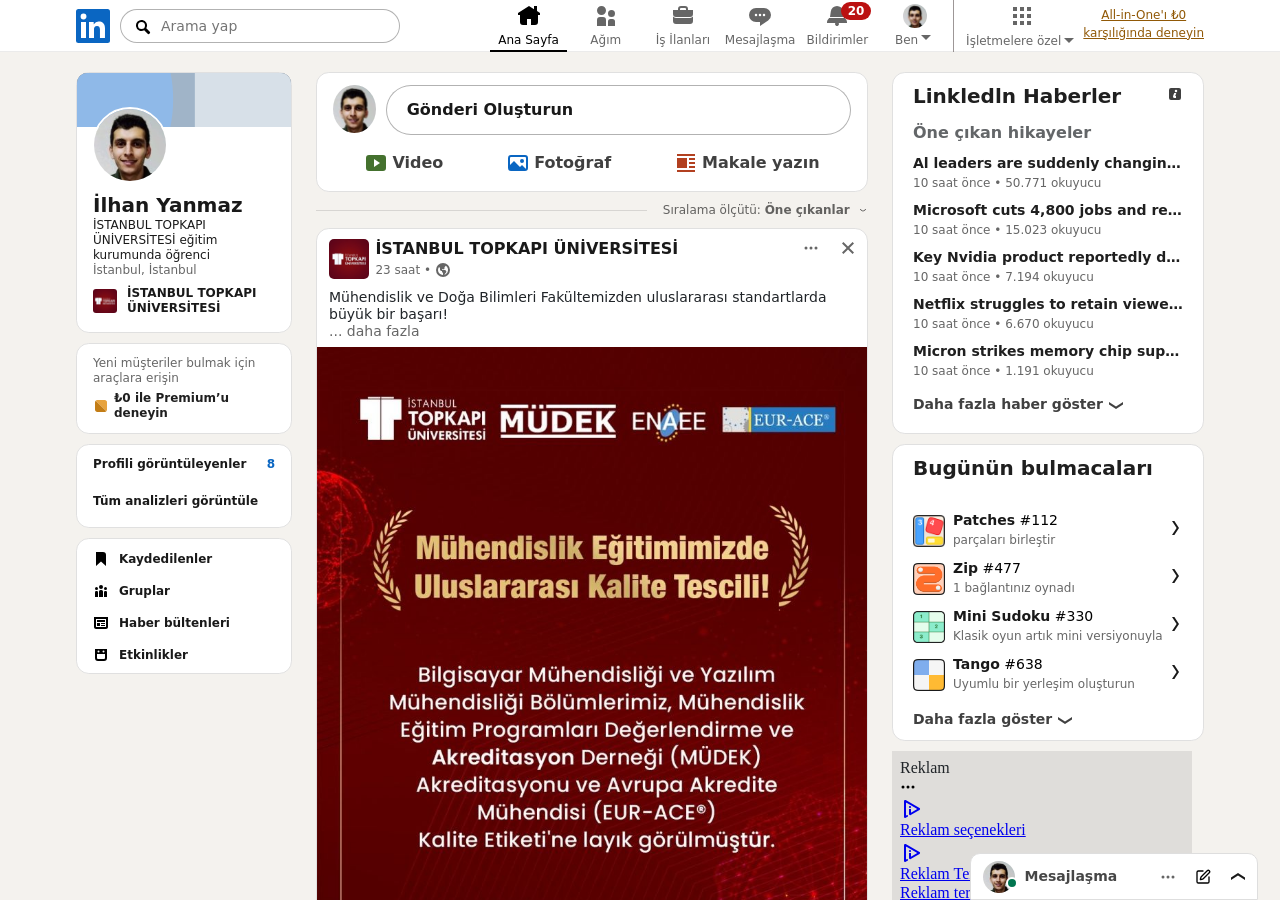
==== commit 2dbf48f6: "responsive kaldı." ====
--- a/index.html
+++ b/index.html
@@ -802,14 +802,13 @@
                                 </div>
                                 <!-- bu gönderiyi yalnızca... -->
                                 <div class="col-6-div4-4-6">
-                                    <img style="width: 16px; height: 16px;" src="asses/gruplar.svg" alt="">
+                                    <svg xmlns="http://www.w3.org/2000/svg" id="people-medium" fill="#000000e6" data-supported-dps="24x24" viewBox="0 0 24 24" width="16" height="16" data--h-bstatus="0OBSERVED"><path d="M12 16v6H3v-6a3 3 0 0 1 3-3h3a3 3 0 0 1 3 3m5.5-3A3.5 3.5 0 1 0 14 9.5a3.5 3.5 0 0 0 3.5 3.5m1 2h-2a2.5 2.5 0 0 0-2.5 2.5V22h7v-4.5a2.5 2.5 0 0 0-2.5-2.5M7.5 2A4.5 4.5 0 1 0 12 6.5 4.49 4.49 0 0 0 7.5 2" data--h-bstatus="0OBSERVED"></path></svg>
                                     <span>Bu gönderiye yalnızca bağlantılar yorum yapabilir. Ancak farklı bir reaksiyon
                                         verebilir veya paylaşabilirsiniz.</span>
                                 </div>
                             </div>
                         </div>
                     </div>
-
 
                     <div class="col-4">
                         <div class="col-4-div">
--- a/css/style.css
+++ b/css/style.css
@@ -186,7 +186,7 @@
 }
 
 .navbar-div3-div2 a:hover {
-    color: #4d3107;
+    color: #5C3B09;
 }
 
 .all-page {
@@ -201,21 +201,22 @@
 }
 
 /* Container'ın Bootstrap tarafından 1320px yapılmasını engellemek için */
-/* .container {
+ .container {
     max-width: 1128px !important;
     width: 100% !important;
     margin: 0 auto !important;
     padding: 0 16px;
-} */
+} 
 
 /* 3 Sütunun Masaüstü Grid Düzeni */
 .row {
     display: grid !important;
-    grid-template-columns: 225px 555px 300px !important;
+    grid-template-columns: 216px 552px 312px !important;
     column-gap: 24px !important;
     justify-content: center;
     margin: 0 !important;
     padding: 0 !important;
+    width: 100% !important;
 }
 
 .col-2-div {
@@ -227,7 +228,7 @@
 .linkedin-card {
     border-radius: 0.8rem;
     background-color: #ffffff;
-    width: 100%;
+    max-width: 100% !important;
     border: 1px solid #e0e0e0;
 }
 
@@ -363,6 +364,7 @@
     padding-left: 12px;
     height: 56px;
     justify-content: space-between;
+    width: 100% !important;
 }
 
 .col-6-div3-div1-1 {
@@ -583,10 +585,11 @@
     padding: 0 0 8px 8px;
 }
 
+/* responsive için zararı olabilir */
 .col-div4-3-solsag {
     display: flex;
     gap: 10px;
-    width: 550px;
+    width: 542px;
     overflow: hidden;
     height: 376px;
 }
@@ -825,14 +828,14 @@
     padding: 12px;
     background-color: #edf3f8;
     display: flex;
-    gap: 10px;
     border-bottom-left-radius: 10px;
     border-bottom-right-radius: 10px;
 }
 
 .col-6-div4-4-6 span {
-    opacity: 0.7;
+    color: #00000099;
     font-size: 12px;
+    margin-left: 8px;
 }
 
 .col-4-div1 {
@@ -1064,13 +1067,21 @@
 .col-2-div {
     display: grid;
     gap: 10px;
-    width: 100%;
+    max-width: 100% !important;
+}
+
+.col-4-div {
+    display: flex;
+    flex-direction: column;
+    gap: 10px;
+    height: 100%;
+    max-width: 100% !important;
 }
 
 .col-6-div {
     display: grid;
     gap: 10px;
-    width: 100%;
+    max-width: 100% !important;
 }
 
 /* 
@@ -1079,18 +1090,12 @@
 } */
 
 /* style.css satır 766-774 arasını bununla değiştirin */
-.col-4-div {
+
+
+.col-4 {
     display: flex;
     flex-direction: column;
     gap: 10px;
-    height: 100%;
-}
-
-.col-4 {
-    display: flex;
-    flex-direction: column;
-    gap: 10px;
-    max-width: 300px !important;
 }
 
 .messengar-box {
@@ -1115,7 +1120,6 @@
 }
 
 .soltaraf {
-    /* width: %; */
     display: flex;
     gap: 10px;
     padding: 4px;
